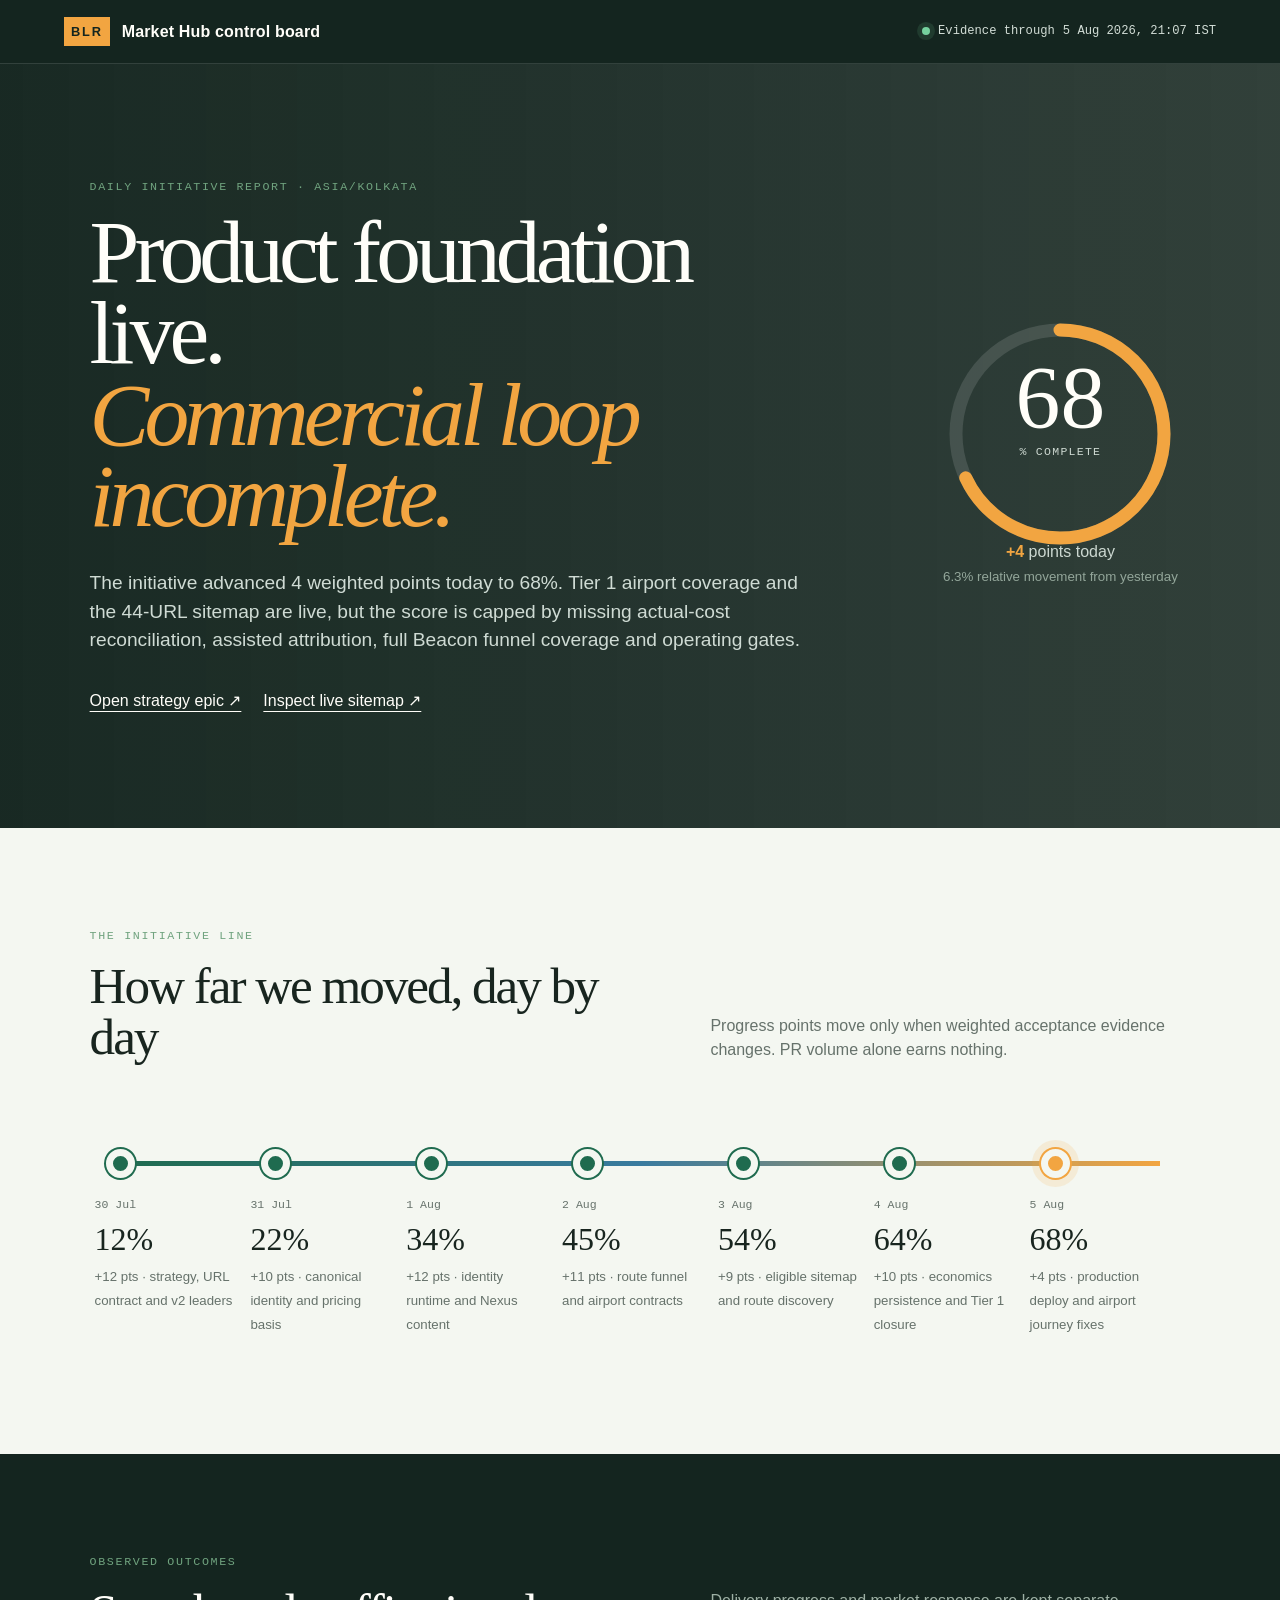
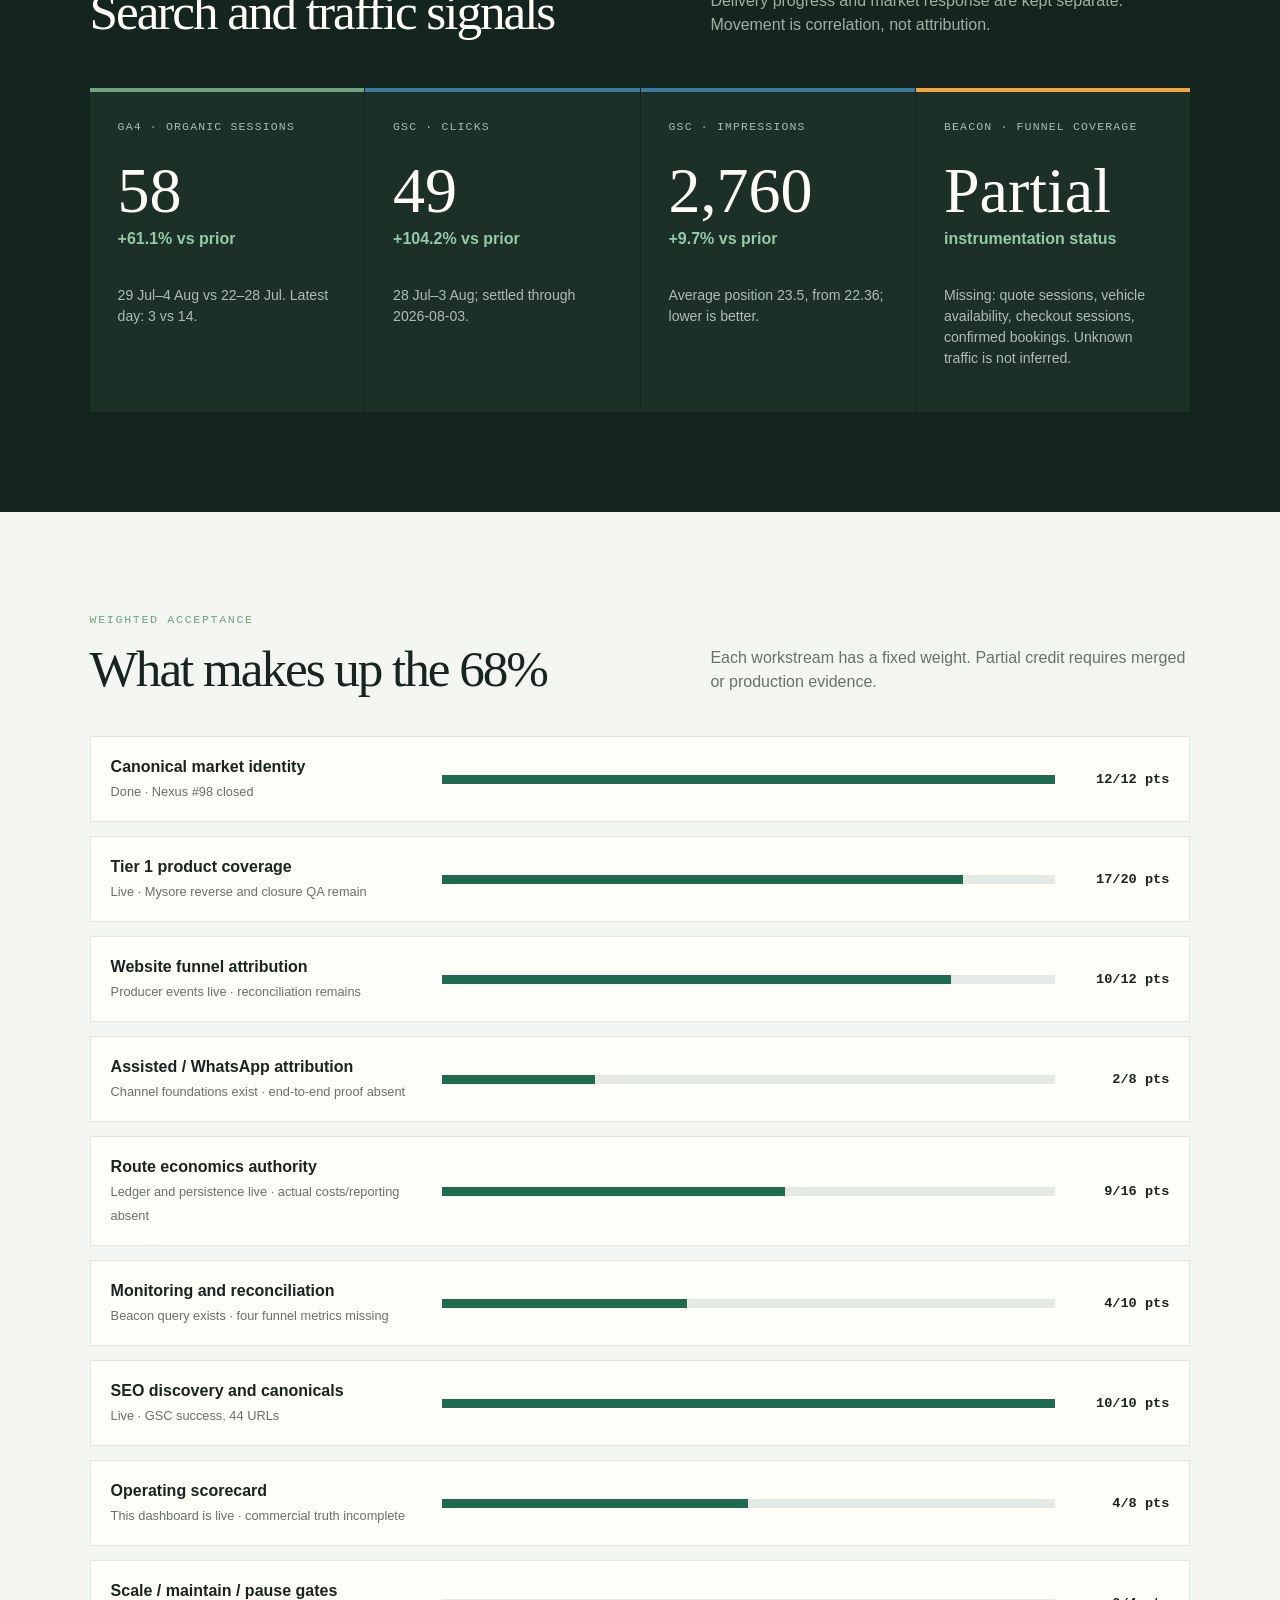
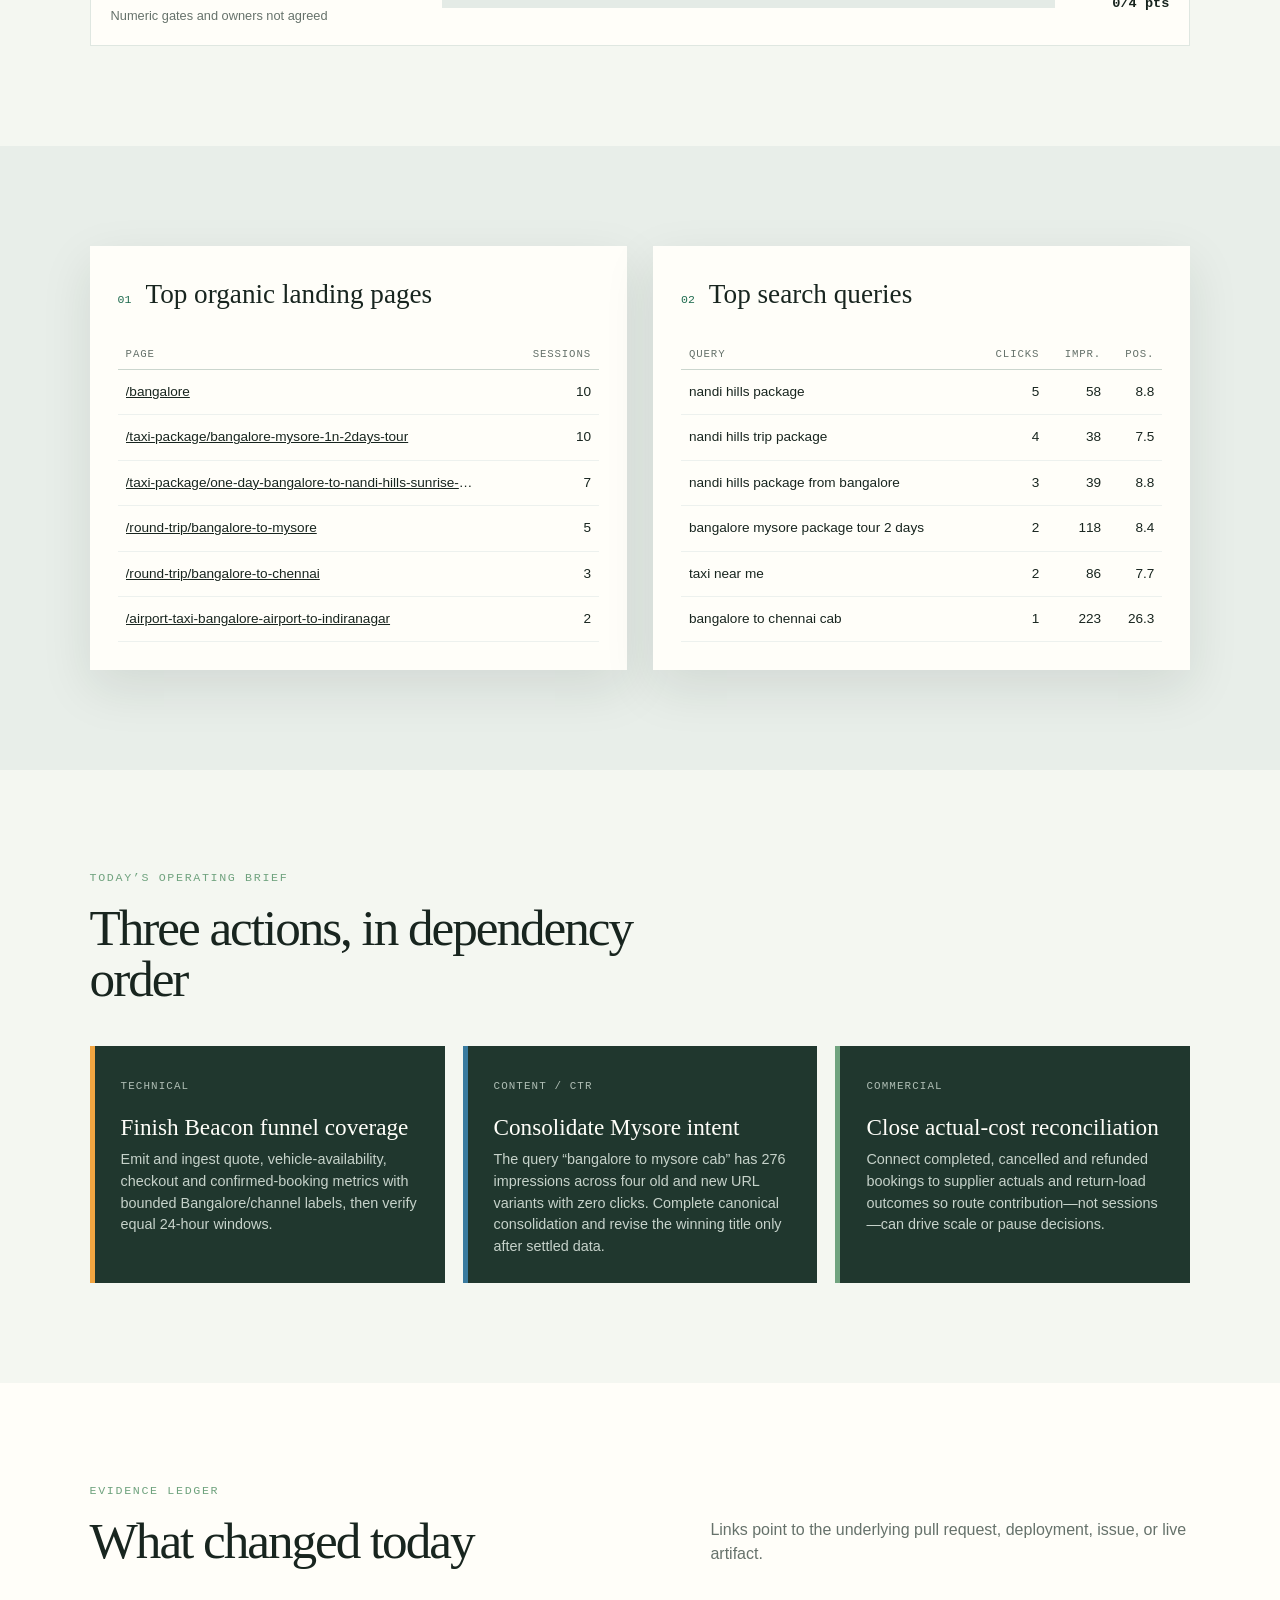
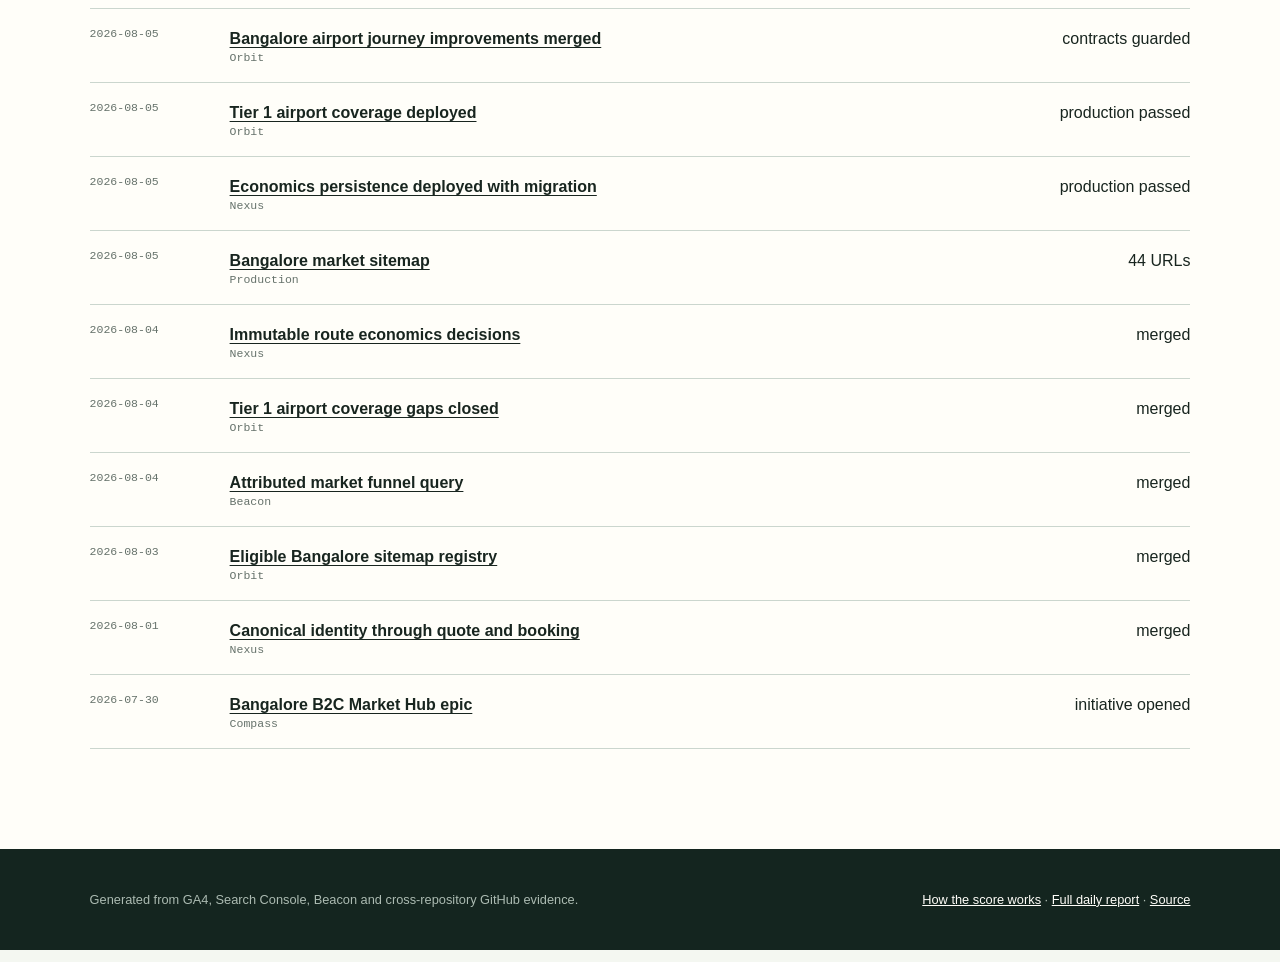
==== index.html @ ac8bbf81 "Launch Bangalore strategy dashboard" ====
<!doctype html>
<html lang="en">
<head>
  <meta charset="utf-8">
  <meta name="viewport" content="width=device-width, initial-scale=1">
  <meta name="description" content="Daily evidence-led progress report for the GetMeCab Bangalore B2C Market Hub initiative.">
  <title>Bangalore Market Hub · Daily Control Board</title>
  <link rel="stylesheet" href="styles.css">
</head>
<body>
  <header class="masthead">
    <a class="brand" href="#top" aria-label="Bangalore control board home">
      <span class="brand-mark">BLR</span>
      <span>Market Hub control board</span>
    </a>
    <div class="as-of"><span class="pulse"></span> Evidence through <time id="asOf"></time></div>
  </header>

  <main id="top">
    <section class="hero">
      <div class="hero-copy">
        <p class="kicker">Daily initiative report · Asia/Kolkata</p>
        <h1>Product foundation live.<br><em>Commercial loop incomplete.</em></h1>
        <p id="verdict" class="verdict"></p>
        <div class="hero-links">
          <a href="https://github.com/GMC-GetMeCab/compass/issues/1">Open strategy epic ↗</a>
          <a href="https://www.getmecab.com/sitemap-bangalore.xml">Inspect live sitemap ↗</a>
        </div>
      </div>
      <div class="completion" aria-label="Initiative completion">
        <svg viewBox="0 0 180 180" role="img" aria-label="68 percent complete">
          <circle class="ring-bg" cx="90" cy="90" r="72"></circle>
          <circle id="ring" class="ring-progress" cx="90" cy="90" r="72"></circle>
        </svg>
        <div class="completion-number"><strong id="completionValue">—</strong><span>% complete</span></div>
        <p><b id="dailyDelta">—</b> points today<br><small id="relativeDelta"></small></p>
      </div>
    </section>

    <section class="rail-section" aria-labelledby="journey-title">
      <div class="section-head">
        <div><p class="kicker">The initiative line</p><h2 id="journey-title">How far we moved, day by day</h2></div>
        <p>Progress points move only when weighted acceptance evidence changes. PR volume alone earns nothing.</p>
      </div>
      <div id="progressRail" class="progress-rail"></div>
    </section>

    <section class="signal-grid" aria-labelledby="signals-title">
      <div class="section-head full">
        <div><p class="kicker">Observed outcomes</p><h2 id="signals-title">Search and traffic signals</h2></div>
        <p>Delivery progress and market response are kept separate. Movement is correlation, not attribution.</p>
      </div>
      <article class="signal-card signal-ga">
        <div class="signal-label">GA4 · organic sessions</div>
        <strong id="gaSessions">—</strong>
        <span id="gaSessionsDelta"></span>
        <p id="gaWindow"></p>
      </article>
      <article class="signal-card signal-gsc">
        <div class="signal-label">GSC · clicks</div>
        <strong id="gscClicks">—</strong>
        <span id="gscClicksDelta"></span>
        <p id="gscWindow"></p>
      </article>
      <article class="signal-card signal-gsc">
        <div class="signal-label">GSC · impressions</div>
        <strong id="gscImpressions">—</strong>
        <span id="gscImpressionsDelta"></span>
        <p id="gscPosition"></p>
      </article>
      <article class="signal-card signal-warning">
        <div class="signal-label">Beacon · funnel coverage</div>
        <strong id="beaconCoverage">—</strong>
        <span>instrumentation status</span>
        <p id="beaconMissing"></p>
      </article>
    </section>

    <section class="scorecard" aria-labelledby="score-title">
      <div class="section-head full">
        <div><p class="kicker">Weighted acceptance</p><h2 id="score-title">What makes up the 68%</h2></div>
        <p>Each workstream has a fixed weight. Partial credit requires merged or production evidence.</p>
      </div>
      <div id="workstreams" class="workstreams"></div>
    </section>

    <section class="two-column">
      <article class="panel">
        <div class="panel-title"><span>01</span><h2>Top organic landing pages</h2></div>
        <div class="table-wrap"><table><thead><tr><th>Page</th><th>Sessions</th></tr></thead><tbody id="landingPages"></tbody></table></div>
      </article>
      <article class="panel">
        <div class="panel-title"><span>02</span><h2>Top search queries</h2></div>
        <div class="table-wrap"><table><thead><tr><th>Query</th><th>Clicks</th><th>Impr.</th><th>Pos.</th></tr></thead><tbody id="queries"></tbody></table></div>
      </article>
    </section>

    <section class="action-section">
      <div class="section-head full">
        <div><p class="kicker">Today’s operating brief</p><h2>Three actions, in dependency order</h2></div>
      </div>
      <div id="actions" class="actions"></div>
    </section>

    <section class="evidence-section">
      <div class="section-head full">
        <div><p class="kicker">Evidence ledger</p><h2>What changed today</h2></div>
        <p>Links point to the underlying pull request, deployment, issue, or live artifact.</p>
      </div>
      <div id="evidence" class="evidence-list"></div>
    </section>
  </main>

  <footer>
    <p>Generated from GA4, Search Console, Beacon and cross-repository GitHub evidence.</p>
    <p><a href="methodology.html">How the score works</a> · <a href="reports/2026-08-05.html">Full daily report</a> · <a href="https://github.com/GMC-GetMeCab/bangalore-strategy-dashboard">Source</a></p>
  </footer>
  <script src="app.js" defer></script>
</body>
</html>
---- styles.css ----
:root {
  --asphalt: #14251f;
  --asphalt-2: #20372e;
  --garden: #1f6b4f;
  --leaf: #70a37f;
  --airport: #f2a541;
  --lake: #397b9f;
  --paper: #f4f7f1;
  --white: #fffef9;
  --ink: #18251f;
  --muted: #66726b;
  --line: #cbd6ce;
  --danger: #a44a3f;
  --shadow: 0 18px 48px rgba(20, 37, 31, .10);
}

* { box-sizing: border-box; }
html { scroll-behavior: smooth; }
body {
  margin: 0;
  color: var(--ink);
  background: var(--paper);
  font-family: "Aptos", "Segoe UI", sans-serif;
  line-height: 1.5;
}
a { color: inherit; }
.masthead {
  min-height: 64px;
  padding: 12px clamp(20px, 5vw, 72px);
  display: flex;
  align-items: center;
  justify-content: space-between;
  color: var(--white);
  background: var(--asphalt);
  border-bottom: 1px solid rgba(255,255,255,.13);
}
.brand { display: flex; gap: 12px; align-items: center; text-decoration: none; font-weight: 700; letter-spacing: .01em; }
.brand-mark { padding: 5px 7px; color: var(--asphalt); background: var(--airport); font-family: "Arial Narrow", sans-serif; font-size: .8rem; letter-spacing: .14em; }
.as-of { display: flex; align-items: center; gap: 8px; font-family: ui-monospace, monospace; font-size: .76rem; color: #d2ddd6; }
.pulse { width: 8px; height: 8px; border-radius: 50%; background: #75d29e; box-shadow: 0 0 0 5px rgba(117,210,158,.12); }
main { overflow: hidden; }
.hero {
  min-height: 560px;
  padding: clamp(64px, 9vw, 120px) clamp(20px, 7vw, 110px);
  display: grid;
  grid-template-columns: minmax(0, 1.5fr) minmax(260px, .5fr);
  gap: clamp(40px, 8vw, 120px);
  align-items: center;
  color: var(--white);
  background:
    linear-gradient(90deg, rgba(20,37,31,.98), rgba(20,37,31,.87)),
    repeating-linear-gradient(120deg, transparent 0 44px, rgba(255,255,255,.035) 45px 46px);
}
.kicker { margin: 0 0 14px; color: var(--leaf); font-family: ui-monospace, monospace; font-size: .73rem; letter-spacing: .14em; text-transform: uppercase; }
h1, h2 { font-family: Georgia, "Times New Roman", serif; font-weight: 500; }
h1 { max-width: 850px; margin: 0; font-size: clamp(3.1rem, 7vw, 7.4rem); line-height: .91; letter-spacing: -.055em; }
h1 em { color: var(--airport); font-weight: inherit; }
.verdict { max-width: 750px; margin: 32px 0 0; color: #cfdbd4; font-size: clamp(1rem, 1.5vw, 1.25rem); }
.hero-links { display: flex; flex-wrap: wrap; gap: 22px; margin-top: 34px; }
.hero-links a { color: var(--white); text-underline-offset: 5px; }
.completion { position: relative; text-align: center; }
.completion svg { display: block; width: min(100%, 310px); margin: auto; transform: rotate(-90deg); }
.completion circle { fill: none; stroke-width: 9; }
.ring-bg { stroke: rgba(255,255,255,.12); }
.ring-progress { stroke: var(--airport); stroke-linecap: round; stroke-dasharray: 452.4; stroke-dashoffset: 452.4; transition: stroke-dashoffset 1.2s cubic-bezier(.2,.8,.2,1); }
.completion-number { position: absolute; top: 37%; left: 50%; transform: translate(-50%,-50%); }
.completion-number strong { display: block; font: 500 clamp(3.4rem, 7vw, 6rem)/.8 Georgia, serif; }
.completion-number span { display: block; margin-top: 12px; color: #cdd8d1; font: .72rem ui-monospace, monospace; text-transform: uppercase; letter-spacing: .11em; }
.completion p { margin: -24px 0 0; color: #ccd8d1; }
.completion p b { color: var(--airport); }
.completion small { color: #93a69a; }
.rail-section, .signal-grid, .scorecard, .two-column, .action-section, .evidence-section { padding: clamp(58px, 8vw, 100px) clamp(20px, 7vw, 110px); }
.section-head { display: grid; grid-template-columns: 1fr minmax(260px, 480px); gap: 40px; align-items: end; margin-bottom: 42px; }
.section-head h2 { margin: 0; font-size: clamp(2rem, 4vw, 4rem); line-height: 1; letter-spacing: -.04em; }
.section-head > p { margin: 0; color: var(--muted); }
.progress-rail { position: relative; display: grid; grid-template-columns: repeat(7, minmax(150px, 1fr)); overflow-x: auto; padding: 45px 5px 18px; scrollbar-width: thin; }
.progress-rail::before { content: ""; position: absolute; top: 57px; left: 30px; right: 30px; height: 5px; background: linear-gradient(90deg, var(--garden), var(--lake), var(--airport)); }
.station { position: relative; min-width: 150px; padding: 42px 16px 0 0; }
.station-dot { position: absolute; top: 0; left: 11px; width: 29px; height: 29px; border: 7px solid var(--paper); border-radius: 50%; background: var(--garden); box-shadow: 0 0 0 2px var(--garden); }
.station:last-child .station-dot { background: var(--airport); box-shadow: 0 0 0 2px var(--airport), 0 0 0 9px rgba(242,165,65,.15); }
.station time { font: .72rem ui-monospace, monospace; color: var(--muted); }
.station strong { display: block; margin: 6px 0; font: 500 2rem Georgia, serif; }
.station span { font-size: .83rem; color: var(--muted); }
.signal-grid { display: grid; grid-template-columns: repeat(4, 1fr); gap: 1px; background: var(--asphalt); }
.signal-grid .section-head { grid-column: 1 / -1; padding-bottom: 8px; color: var(--white); }
.signal-grid .section-head > p { color: #9db0a4; }
.signal-card { min-height: 250px; padding: 28px; background: #1c3028; color: var(--white); border-top: 4px solid var(--leaf); }
.signal-gsc { border-color: var(--lake); }
.signal-warning { border-color: var(--airport); }
.signal-label { color: #a9bab0; font: .72rem ui-monospace, monospace; text-transform: uppercase; letter-spacing: .1em; }
.signal-card strong { display: block; margin: 26px 0 4px; font: 500 clamp(2.7rem, 5vw, 4.8rem)/1 Georgia, serif; }
.signal-card > span { color: #94c9aa; font-weight: 700; }
.signal-card p { margin-top: 34px; color: #aebdb4; font-size: .88rem; }
.workstreams { display: grid; gap: 14px; }
.workstream { display: grid; grid-template-columns: minmax(180px, 1fr) minmax(220px, 2fr) 90px; gap: 24px; align-items: center; padding: 18px 20px; background: var(--white); border: 1px solid #dfe7e1; }
.workstream-name strong { display: block; }
.workstream-name span { color: var(--muted); font-size: .8rem; }
.bar { height: 9px; background: #e4ebe6; overflow: hidden; }
.bar i { display: block; height: 100%; background: var(--garden); }
.workstream-score { text-align: right; font: 700 .85rem ui-monospace, monospace; }
.two-column { display: grid; grid-template-columns: 1fr 1fr; gap: 26px; background: #e8eee9; }
.panel { min-width: 0; padding: 28px; background: var(--white); box-shadow: var(--shadow); }
.panel-title { display: flex; align-items: baseline; gap: 14px; margin-bottom: 24px; }
.panel-title span { color: var(--garden); font: .72rem ui-monospace, monospace; }
.panel-title h2 { margin: 0; font-size: 1.7rem; }
.table-wrap { overflow-x: auto; }
table { width: 100%; border-collapse: collapse; font-size: .85rem; }
th { padding: 9px 8px; text-align: left; color: var(--muted); font: .67rem ui-monospace, monospace; text-transform: uppercase; letter-spacing: .08em; border-bottom: 1px solid var(--line); }
td { padding: 12px 8px; border-bottom: 1px solid #edf1ee; vertical-align: top; }
td:not(:first-child), th:not(:first-child) { text-align: right; }
.page-path { max-width: 350px; overflow: hidden; text-overflow: ellipsis; white-space: nowrap; display: block; }
.actions { display: grid; grid-template-columns: repeat(3, 1fr); gap: 18px; }
.action { padding: 26px; color: var(--white); background: var(--asphalt-2); border-left: 5px solid var(--airport); }
.action:nth-child(2) { border-color: var(--lake); }
.action:nth-child(3) { border-color: var(--leaf); }
.action small { color: #aebdb4; font: .68rem ui-monospace, monospace; text-transform: uppercase; letter-spacing: .1em; }
.action h3 { margin: 18px 0 8px; font: 500 1.45rem Georgia, serif; }
.action p { margin: 0; color: #c6d2ca; font-size: .9rem; }
.evidence-section { background: var(--white); }
.evidence-list { display: grid; gap: 0; border-top: 1px solid var(--line); }
.evidence-item { display: grid; grid-template-columns: 120px 1fr auto; gap: 20px; align-items: start; padding: 18px 0; border-bottom: 1px solid var(--line); }
.evidence-item time, .evidence-item .repo { color: var(--muted); font: .72rem ui-monospace, monospace; }
.evidence-item a { font-weight: 700; text-underline-offset: 3px; }
footer { display: flex; justify-content: space-between; gap: 30px; padding: 28px clamp(20px, 7vw, 110px); color: #acbbb2; background: var(--asphalt); font-size: .8rem; }
footer a { color: var(--white); }
:focus-visible { outline: 3px solid var(--airport); outline-offset: 4px; }

@media (max-width: 900px) {
  .hero { grid-template-columns: 1fr; }
  .completion { max-width: 320px; }
  .section-head { grid-template-columns: 1fr; gap: 15px; }
  .signal-grid { grid-template-columns: 1fr 1fr; }
  .two-column, .actions { grid-template-columns: 1fr; }
  .workstream { grid-template-columns: 1fr 90px; }
  .workstream .bar { grid-column: 1 / -1; grid-row: 2; }
}
@media (max-width: 560px) {
  .masthead { align-items: flex-start; gap: 12px; }
  .as-of { text-align: right; }
  .signal-grid { grid-template-columns: 1fr; }
  .signal-grid .section-head { grid-column: 1; }
  .evidence-item { grid-template-columns: 1fr; gap: 6px; }
  footer { flex-direction: column; }
}
@media (prefers-reduced-motion: reduce) {
  html { scroll-behavior: auto; }
  .ring-progress { transition: none; }
}
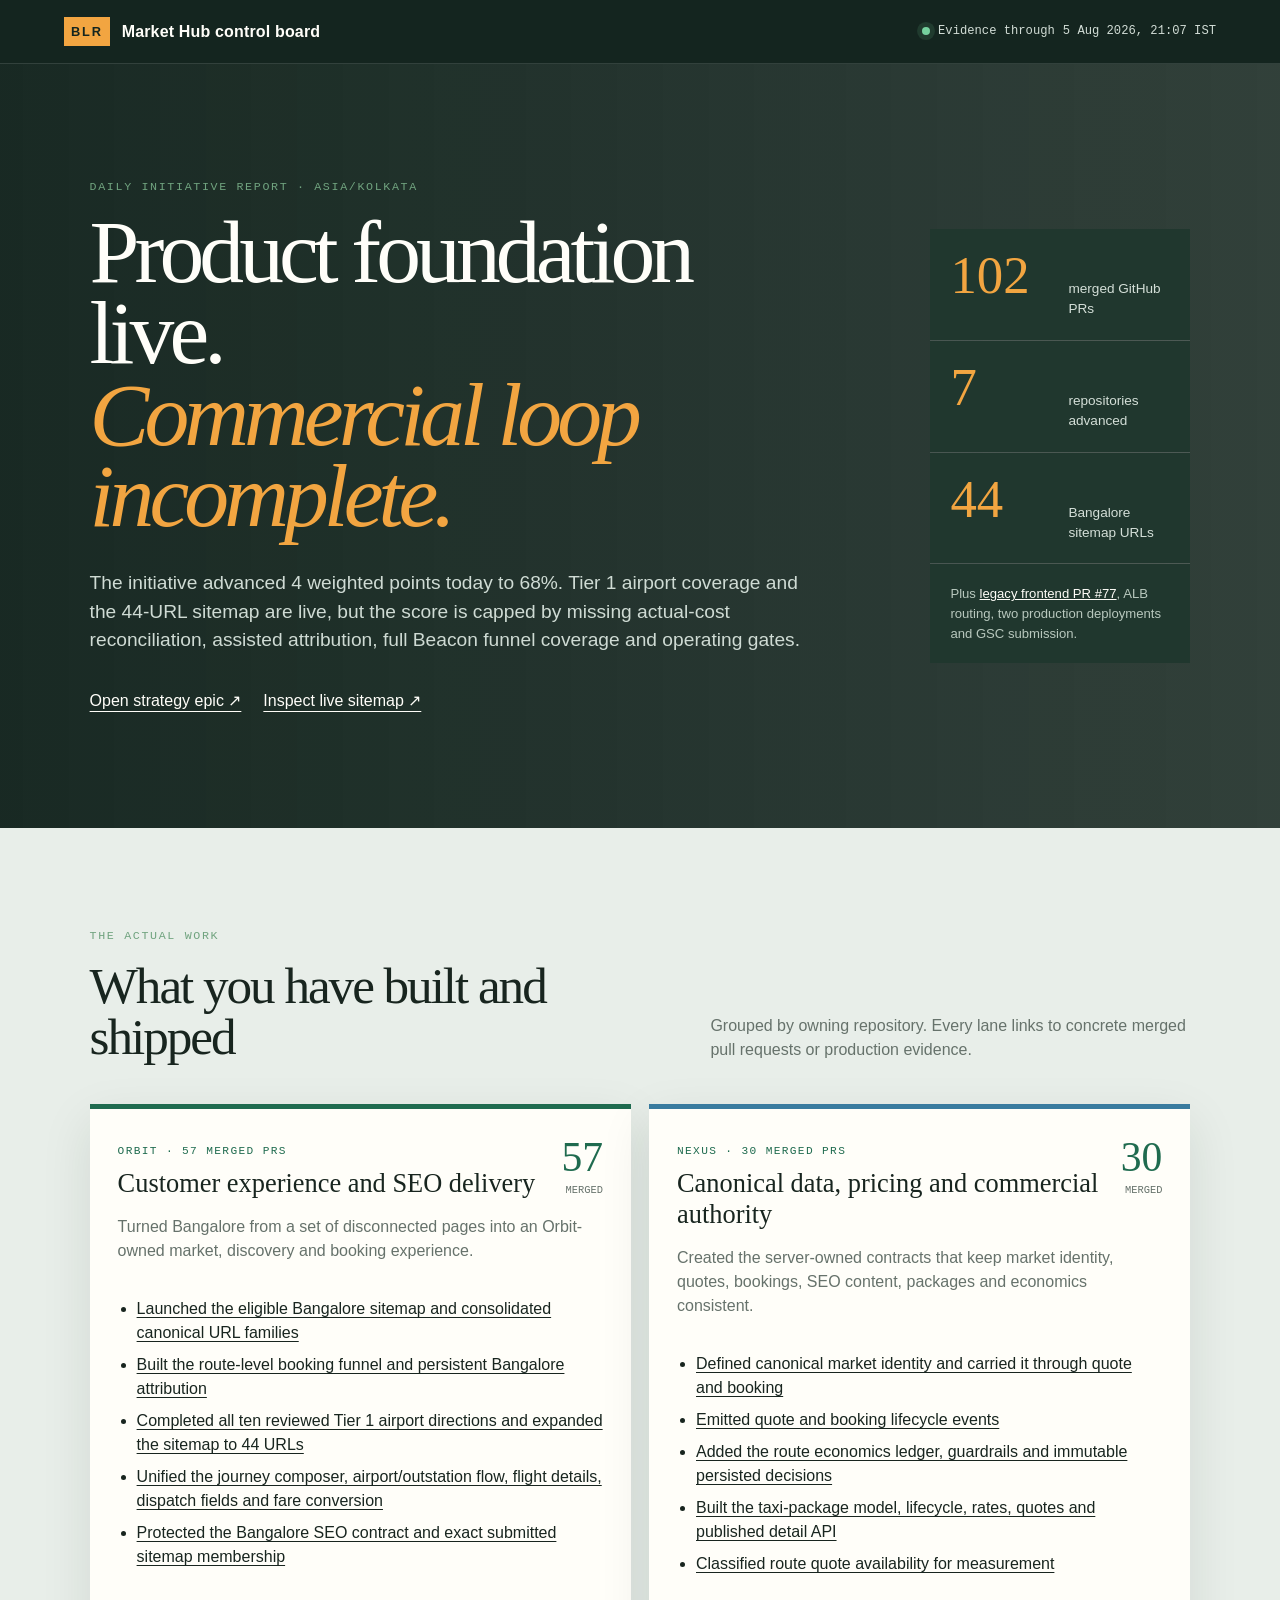
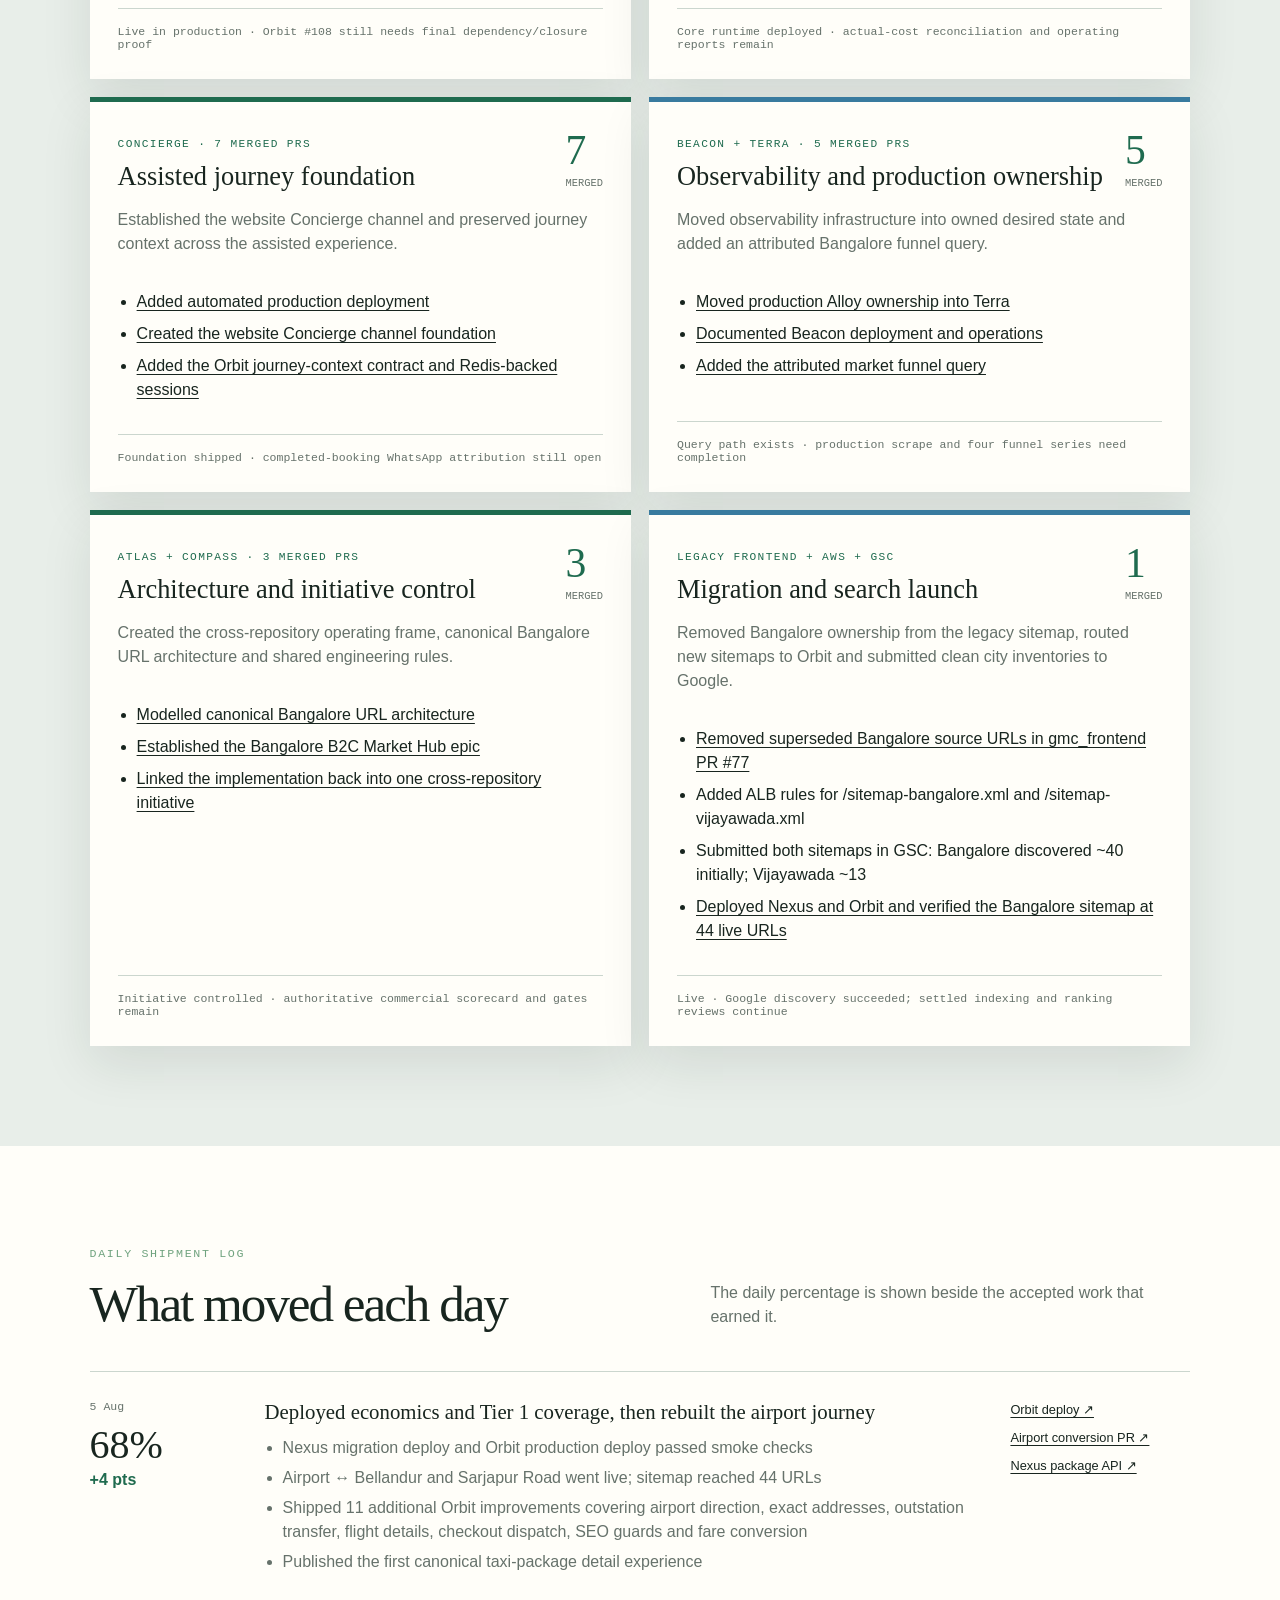
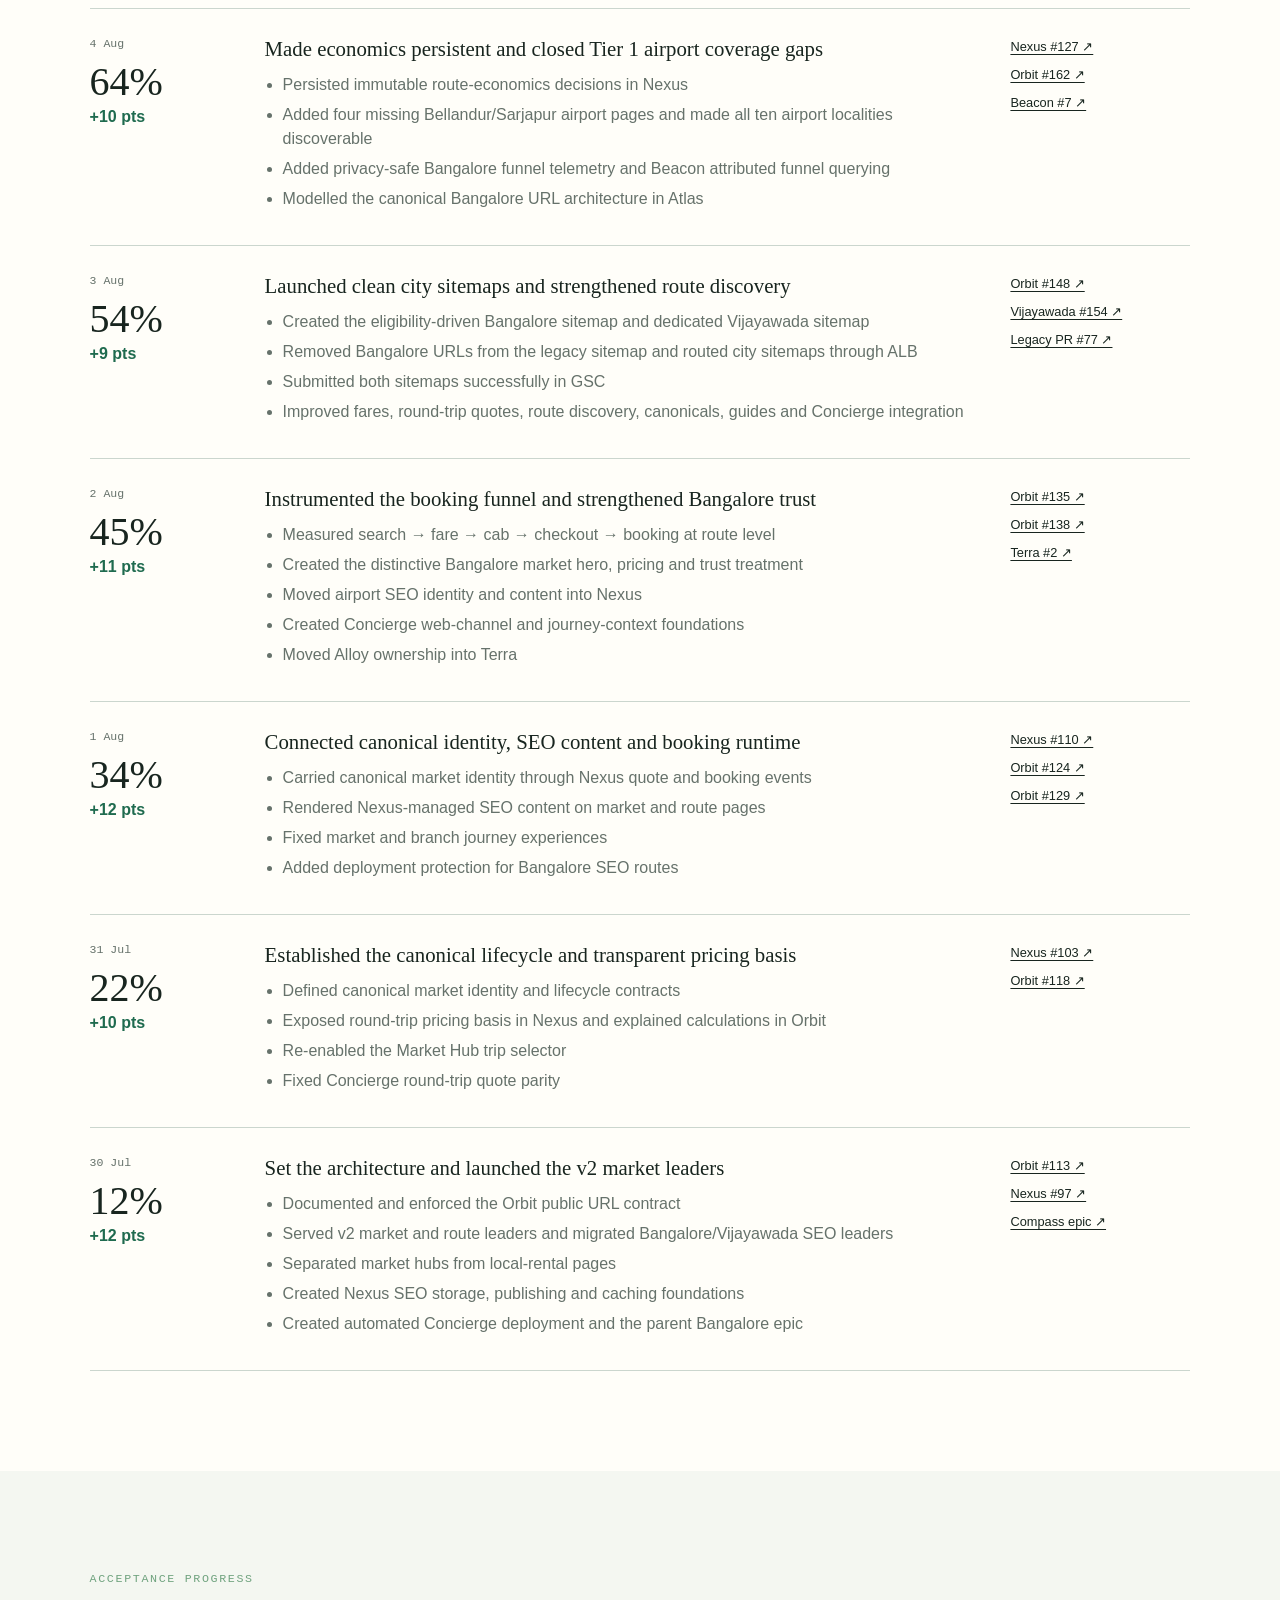
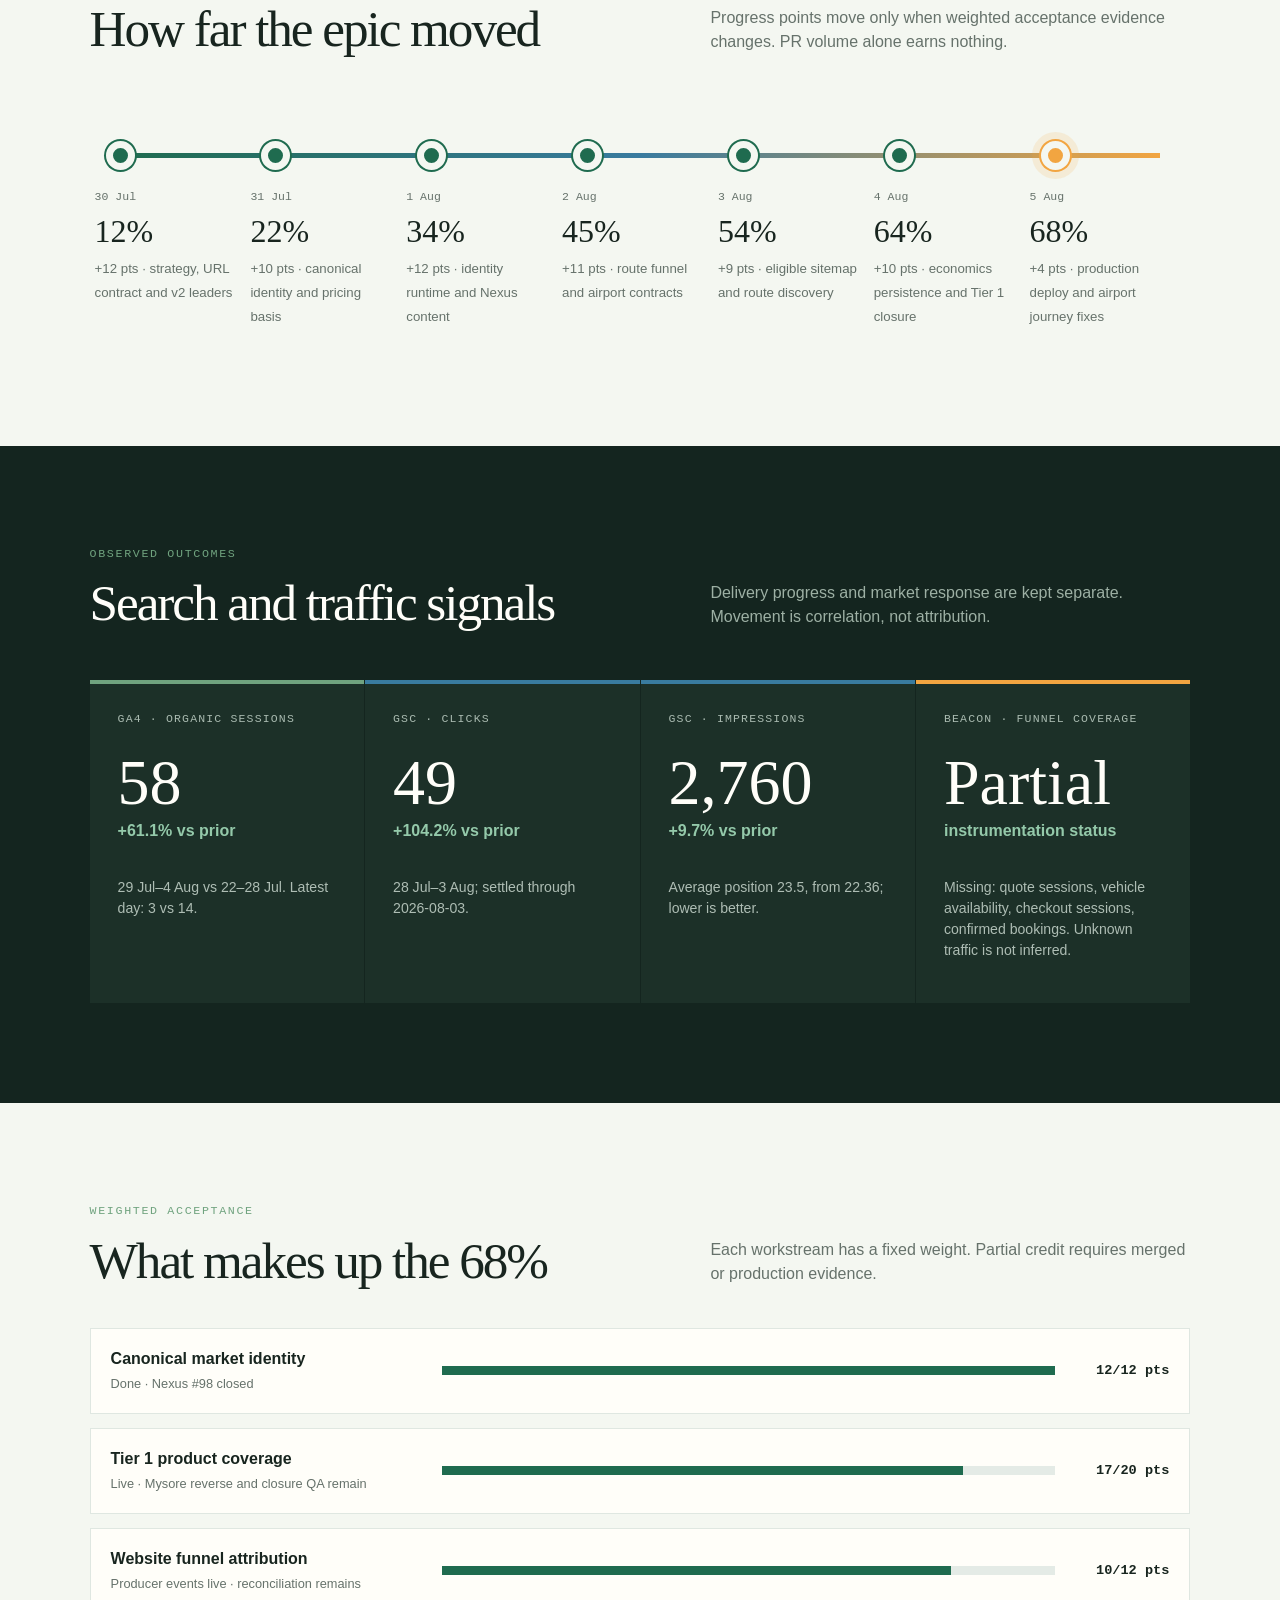
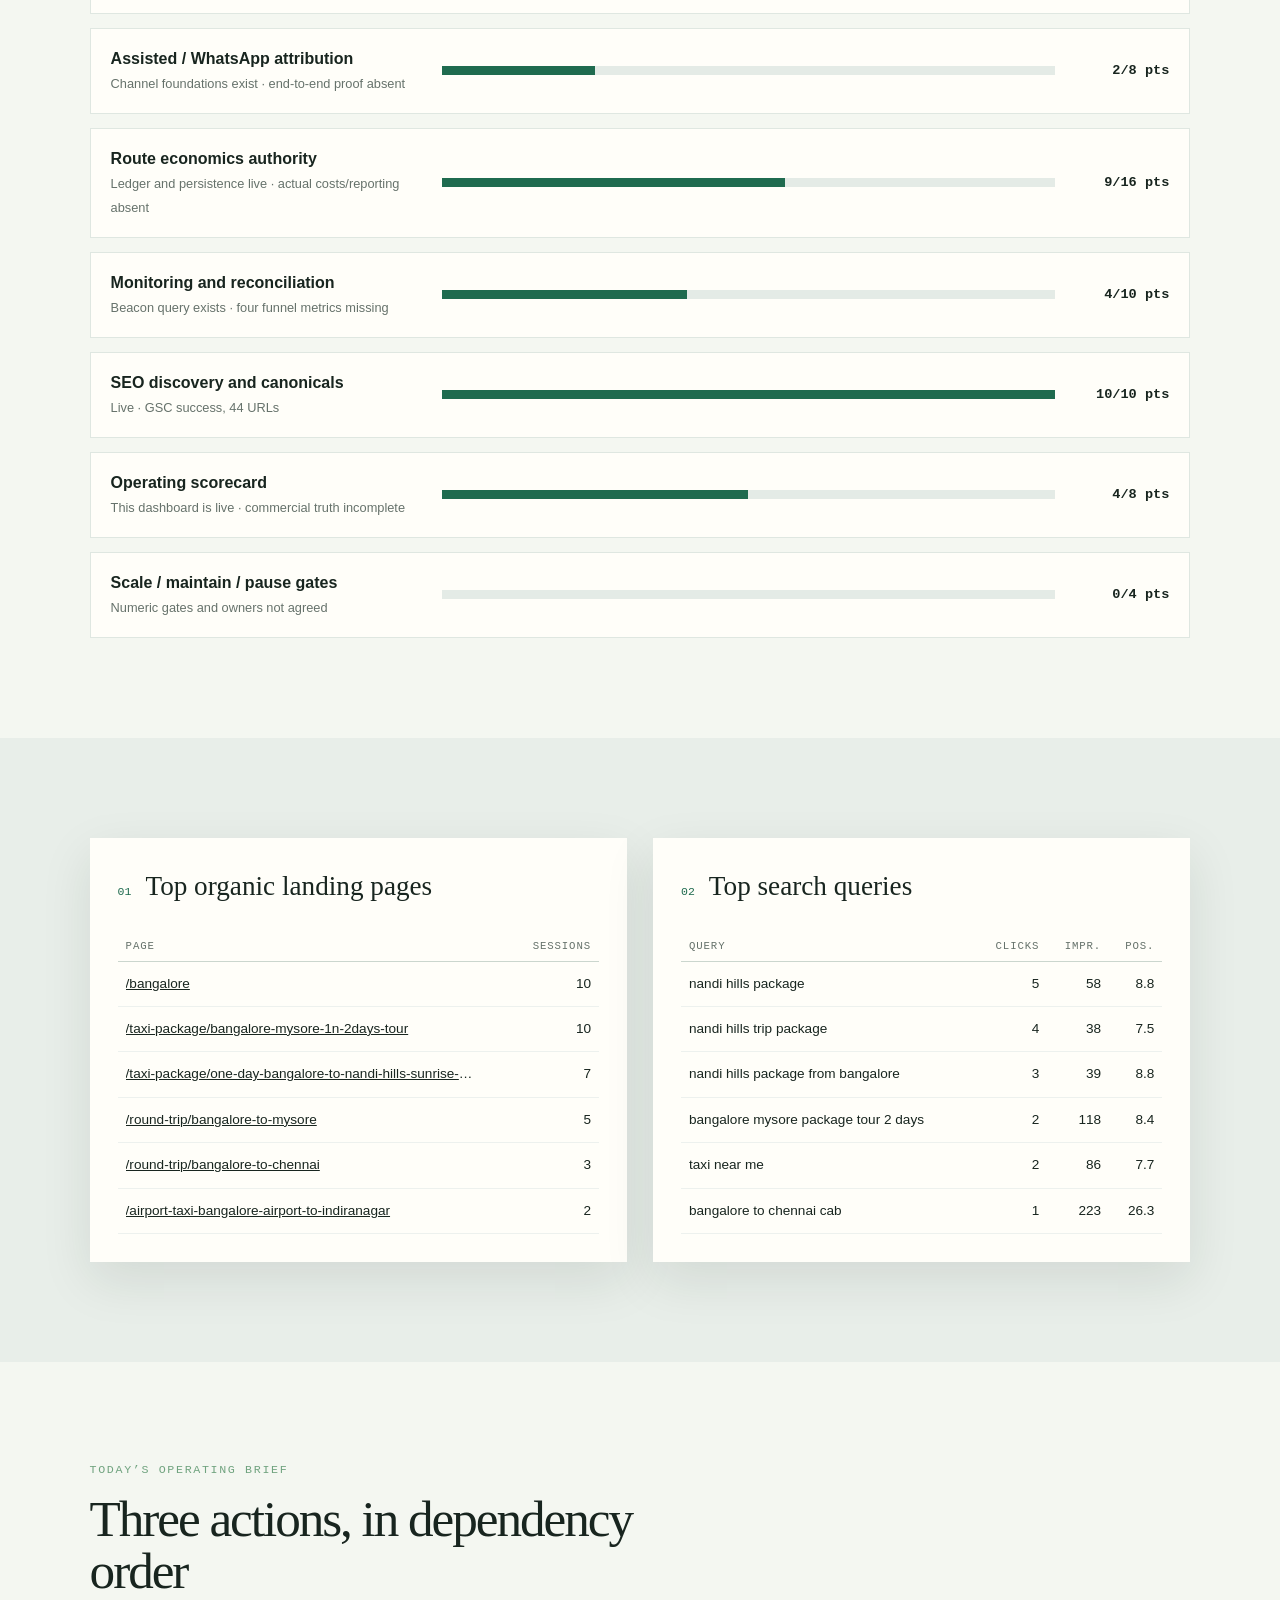
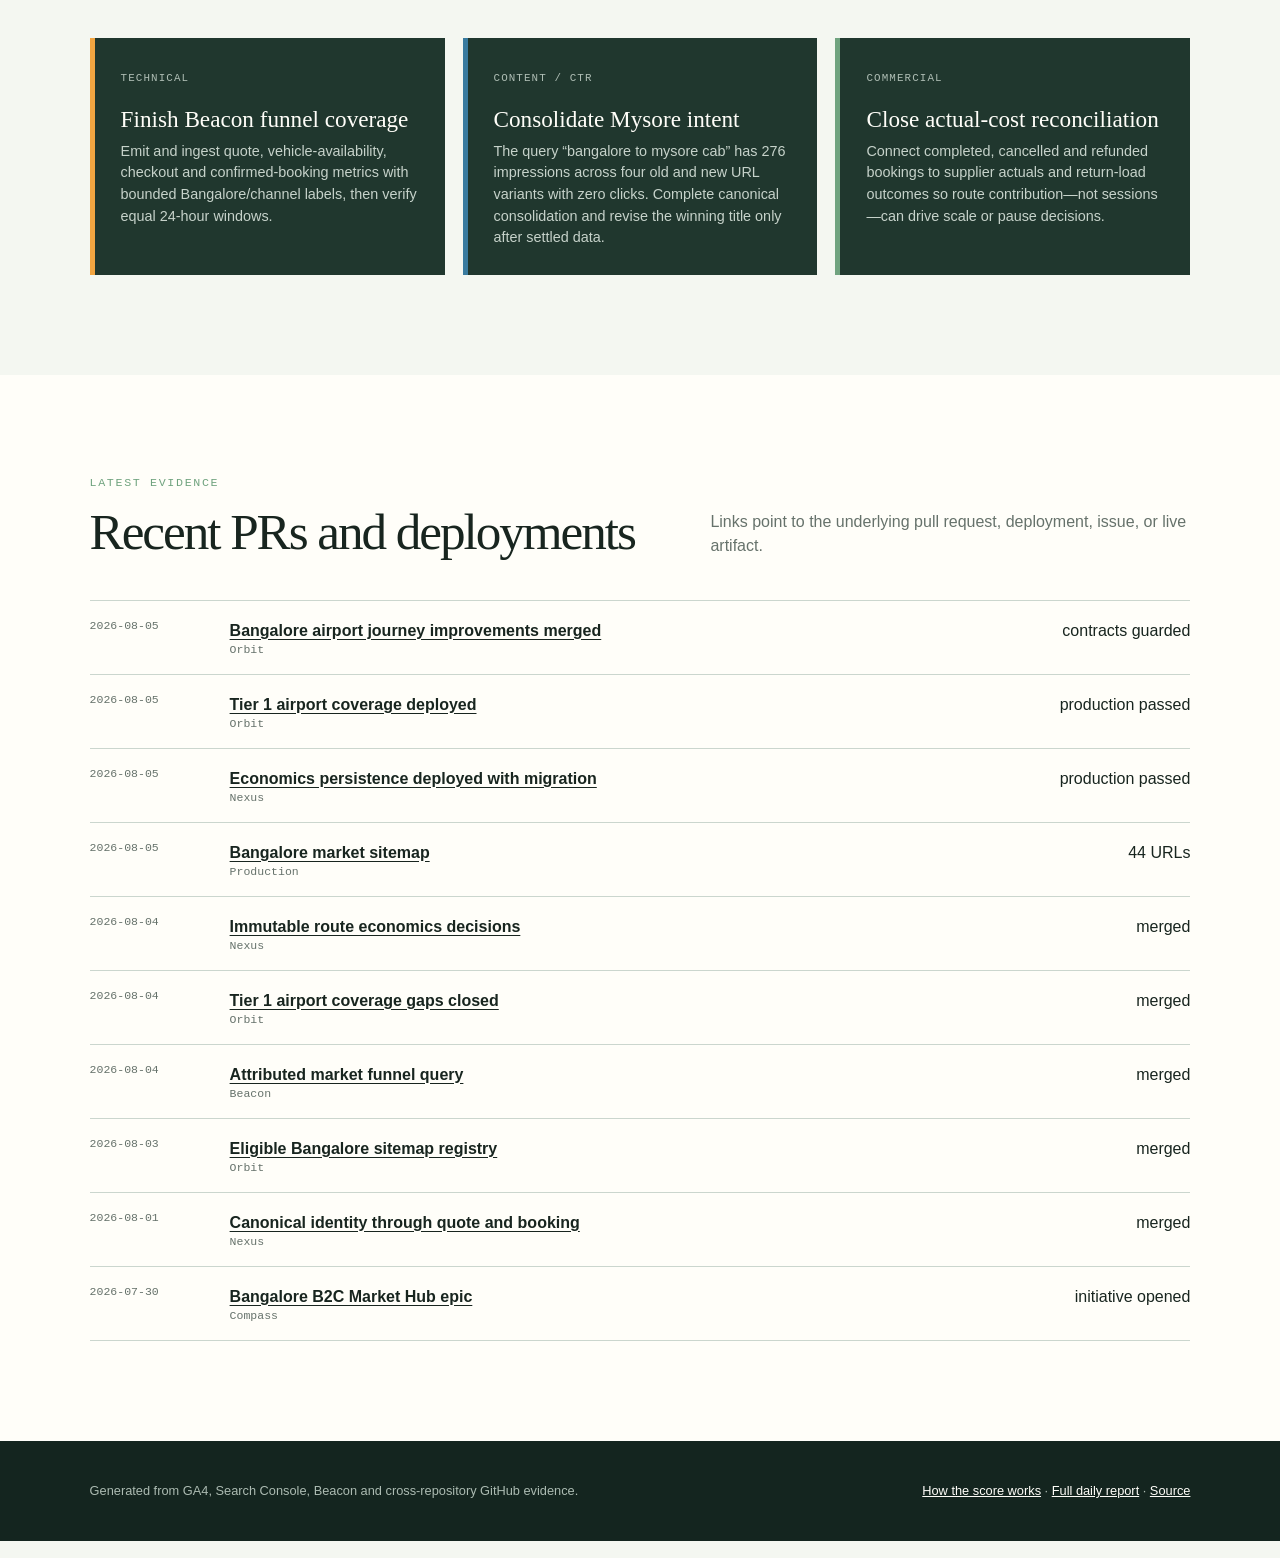
==== commit 547eaf62: "Show actual cross-repository work" ====
--- a/index.html
+++ b/index.html
@@ -27,19 +27,33 @@
           <a href="https://www.getmecab.com/sitemap-bangalore.xml">Inspect live sitemap ↗</a>
         </div>
       </div>
-      <div class="completion" aria-label="Initiative completion">
-        <svg viewBox="0 0 180 180" role="img" aria-label="68 percent complete">
-          <circle class="ring-bg" cx="90" cy="90" r="72"></circle>
-          <circle id="ring" class="ring-progress" cx="90" cy="90" r="72"></circle>
-        </svg>
-        <div class="completion-number"><strong id="completionValue">—</strong><span>% complete</span></div>
-        <p><b id="dailyDelta">—</b> points today<br><small id="relativeDelta"></small></p>
+      <div class="delivery-totals" aria-label="Delivery totals">
+        <div><strong id="mergedPrs">—</strong><span>merged GitHub PRs</span></div>
+        <div><strong id="repoCount">—</strong><span>repositories advanced</span></div>
+        <div><strong id="liveUrls">—</strong><span>Bangalore sitemap URLs</span></div>
+        <p>Plus <a href="https://bitbucket.org/gmc-project/gmc_frontend/pull-requests/77">legacy frontend PR #77</a>, ALB routing, two production deployments and GSC submission.</p>
       </div>
+    </section>
+
+    <section class="shipped-section" aria-labelledby="shipped-title">
+      <div class="section-head full">
+        <div><p class="kicker">The actual work</p><h2 id="shipped-title">What you have built and shipped</h2></div>
+        <p>Grouped by owning repository. Every lane links to concrete merged pull requests or production evidence.</p>
+      </div>
+      <div id="repoLanes" class="repo-lanes"></div>
+    </section>
+
+    <section class="daily-work-section" aria-labelledby="daily-work-title">
+      <div class="section-head full">
+        <div><p class="kicker">Daily shipment log</p><h2 id="daily-work-title">What moved each day</h2></div>
+        <p>The daily percentage is shown beside the accepted work that earned it.</p>
+      </div>
+      <div id="dailyWork" class="daily-work"></div>
     </section>
 
     <section class="rail-section" aria-labelledby="journey-title">
       <div class="section-head">
-        <div><p class="kicker">The initiative line</p><h2 id="journey-title">How far we moved, day by day</h2></div>
+        <div><p class="kicker">Acceptance progress</p><h2 id="journey-title">How far the epic moved</h2></div>
         <p>Progress points move only when weighted acceptance evidence changes. PR volume alone earns nothing.</p>
       </div>
       <div id="progressRail" class="progress-rail"></div>
@@ -104,7 +118,7 @@
 
     <section class="evidence-section">
       <div class="section-head full">
-        <div><p class="kicker">Evidence ledger</p><h2>What changed today</h2></div>
+        <div><p class="kicker">Latest evidence</p><h2>Recent PRs and deployments</h2></div>
         <p>Links point to the underlying pull request, deployment, issue, or live artifact.</p>
       </div>
       <div id="evidence" class="evidence-list"></div>
--- a/styles.css
+++ b/styles.css
@@ -58,18 +58,38 @@
 .verdict { max-width: 750px; margin: 32px 0 0; color: #cfdbd4; font-size: clamp(1rem, 1.5vw, 1.25rem); }
 .hero-links { display: flex; flex-wrap: wrap; gap: 22px; margin-top: 34px; }
 .hero-links a { color: var(--white); text-underline-offset: 5px; }
-.completion { position: relative; text-align: center; }
-.completion svg { display: block; width: min(100%, 310px); margin: auto; transform: rotate(-90deg); }
-.completion circle { fill: none; stroke-width: 9; }
-.ring-bg { stroke: rgba(255,255,255,.12); }
-.ring-progress { stroke: var(--airport); stroke-linecap: round; stroke-dasharray: 452.4; stroke-dashoffset: 452.4; transition: stroke-dashoffset 1.2s cubic-bezier(.2,.8,.2,1); }
-.completion-number { position: absolute; top: 37%; left: 50%; transform: translate(-50%,-50%); }
-.completion-number strong { display: block; font: 500 clamp(3.4rem, 7vw, 6rem)/.8 Georgia, serif; }
-.completion-number span { display: block; margin-top: 12px; color: #cdd8d1; font: .72rem ui-monospace, monospace; text-transform: uppercase; letter-spacing: .11em; }
-.completion p { margin: -24px 0 0; color: #ccd8d1; }
-.completion p b { color: var(--airport); }
-.completion small { color: #93a69a; }
-.rail-section, .signal-grid, .scorecard, .two-column, .action-section, .evidence-section { padding: clamp(58px, 8vw, 100px) clamp(20px, 7vw, 110px); }
+.delivery-totals { display: grid; gap: 1px; background: rgba(255,255,255,.14); }
+.delivery-totals > div { display: grid; grid-template-columns: 100px 1fr; align-items: baseline; gap: 18px; padding: 20px; background: var(--asphalt-2); }
+.delivery-totals strong { color: var(--airport); font: 500 3.3rem/1 Georgia, serif; }
+.delivery-totals span { color: #d4dfd8; font-size: .85rem; }
+.delivery-totals p { margin: 0; padding: 20px; color: #b8c8be; background: var(--asphalt-2); font-size: .82rem; }
+.delivery-totals a { color: var(--white); }
+.rail-section, .shipped-section, .daily-work-section, .signal-grid, .scorecard, .two-column, .action-section, .evidence-section { padding: clamp(58px, 8vw, 100px) clamp(20px, 7vw, 110px); }
+.shipped-section { background: #e8eee9; }
+.repo-lanes { display: grid; grid-template-columns: repeat(2, minmax(0, 1fr)); gap: 18px; }
+.repo-lane { display: flex; flex-direction: column; min-height: 350px; padding: 28px; background: var(--white); border-top: 5px solid var(--garden); box-shadow: var(--shadow); }
+.repo-lane:nth-child(2n) { border-color: var(--lake); }
+.repo-lane header { display: flex; justify-content: space-between; gap: 20px; align-items: start; }
+.repo-lane small { color: var(--garden); font: .7rem ui-monospace, monospace; letter-spacing: .12em; text-transform: uppercase; }
+.repo-lane h3 { margin: 7px 0 0; font: 500 1.65rem Georgia, serif; }
+.repo-lane header > strong { color: var(--garden); font: 500 2.6rem/1 Georgia, serif; white-space: nowrap; }
+.repo-lane header > strong span { display: block; margin-top: 5px; color: var(--muted); font: .65rem ui-monospace, monospace; text-align: right; text-transform: uppercase; }
+.repo-lane > p { color: var(--muted); }
+.repo-lane ul { margin: 10px 0 24px; padding-left: 19px; }
+.repo-lane li { margin: 8px 0; }
+.repo-lane a { text-underline-offset: 3px; }
+.lane-status { margin-top: auto; padding-top: 16px; border-top: 1px solid var(--line); color: var(--muted); font: .72rem ui-monospace, monospace; }
+.daily-work-section { background: var(--white); }
+.daily-work { border-top: 1px solid var(--line); }
+.work-day { display: grid; grid-template-columns: 145px minmax(0, 1fr) 180px; gap: 30px; padding: 28px 0; border-bottom: 1px solid var(--line); }
+.work-day-date time { display: block; color: var(--muted); font: .72rem ui-monospace, monospace; }
+.work-day-date strong { display: block; margin-top: 8px; font: 500 2.5rem Georgia, serif; }
+.work-day-date span { color: var(--garden); font-weight: 700; }
+.work-day h3 { margin: 0 0 12px; font: 500 1.3rem Georgia, serif; }
+.work-day ul { margin: 0; padding-left: 18px; color: var(--muted); }
+.work-day li { margin: 6px 0; }
+.work-day-proof { display: flex; flex-direction: column; gap: 9px; align-items: flex-start; font-size: .8rem; }
+.work-day-proof a { text-underline-offset: 3px; }
 .section-head { display: grid; grid-template-columns: 1fr minmax(260px, 480px); gap: 40px; align-items: end; margin-bottom: 42px; }
 .section-head h2 { margin: 0; font-size: clamp(2rem, 4vw, 4rem); line-height: 1; letter-spacing: -.04em; }
 .section-head > p { margin: 0; color: var(--muted); }
@@ -127,10 +147,12 @@
 
 @media (max-width: 900px) {
   .hero { grid-template-columns: 1fr; }
-  .completion { max-width: 320px; }
+  .delivery-totals { max-width: 500px; }
   .section-head { grid-template-columns: 1fr; gap: 15px; }
   .signal-grid { grid-template-columns: 1fr 1fr; }
-  .two-column, .actions { grid-template-columns: 1fr; }
+  .repo-lanes, .two-column, .actions { grid-template-columns: 1fr; }
+  .work-day { grid-template-columns: 110px 1fr; }
+  .work-day-proof { grid-column: 2; }
   .workstream { grid-template-columns: 1fr 90px; }
   .workstream .bar { grid-column: 1 / -1; grid-row: 2; }
 }
@@ -140,6 +162,8 @@
   .signal-grid { grid-template-columns: 1fr; }
   .signal-grid .section-head { grid-column: 1; }
   .evidence-item { grid-template-columns: 1fr; gap: 6px; }
+  .work-day { grid-template-columns: 1fr; }
+  .work-day-proof { grid-column: 1; }
   footer { flex-direction: column; }
 }
 @media (prefers-reduced-motion: reduce) {
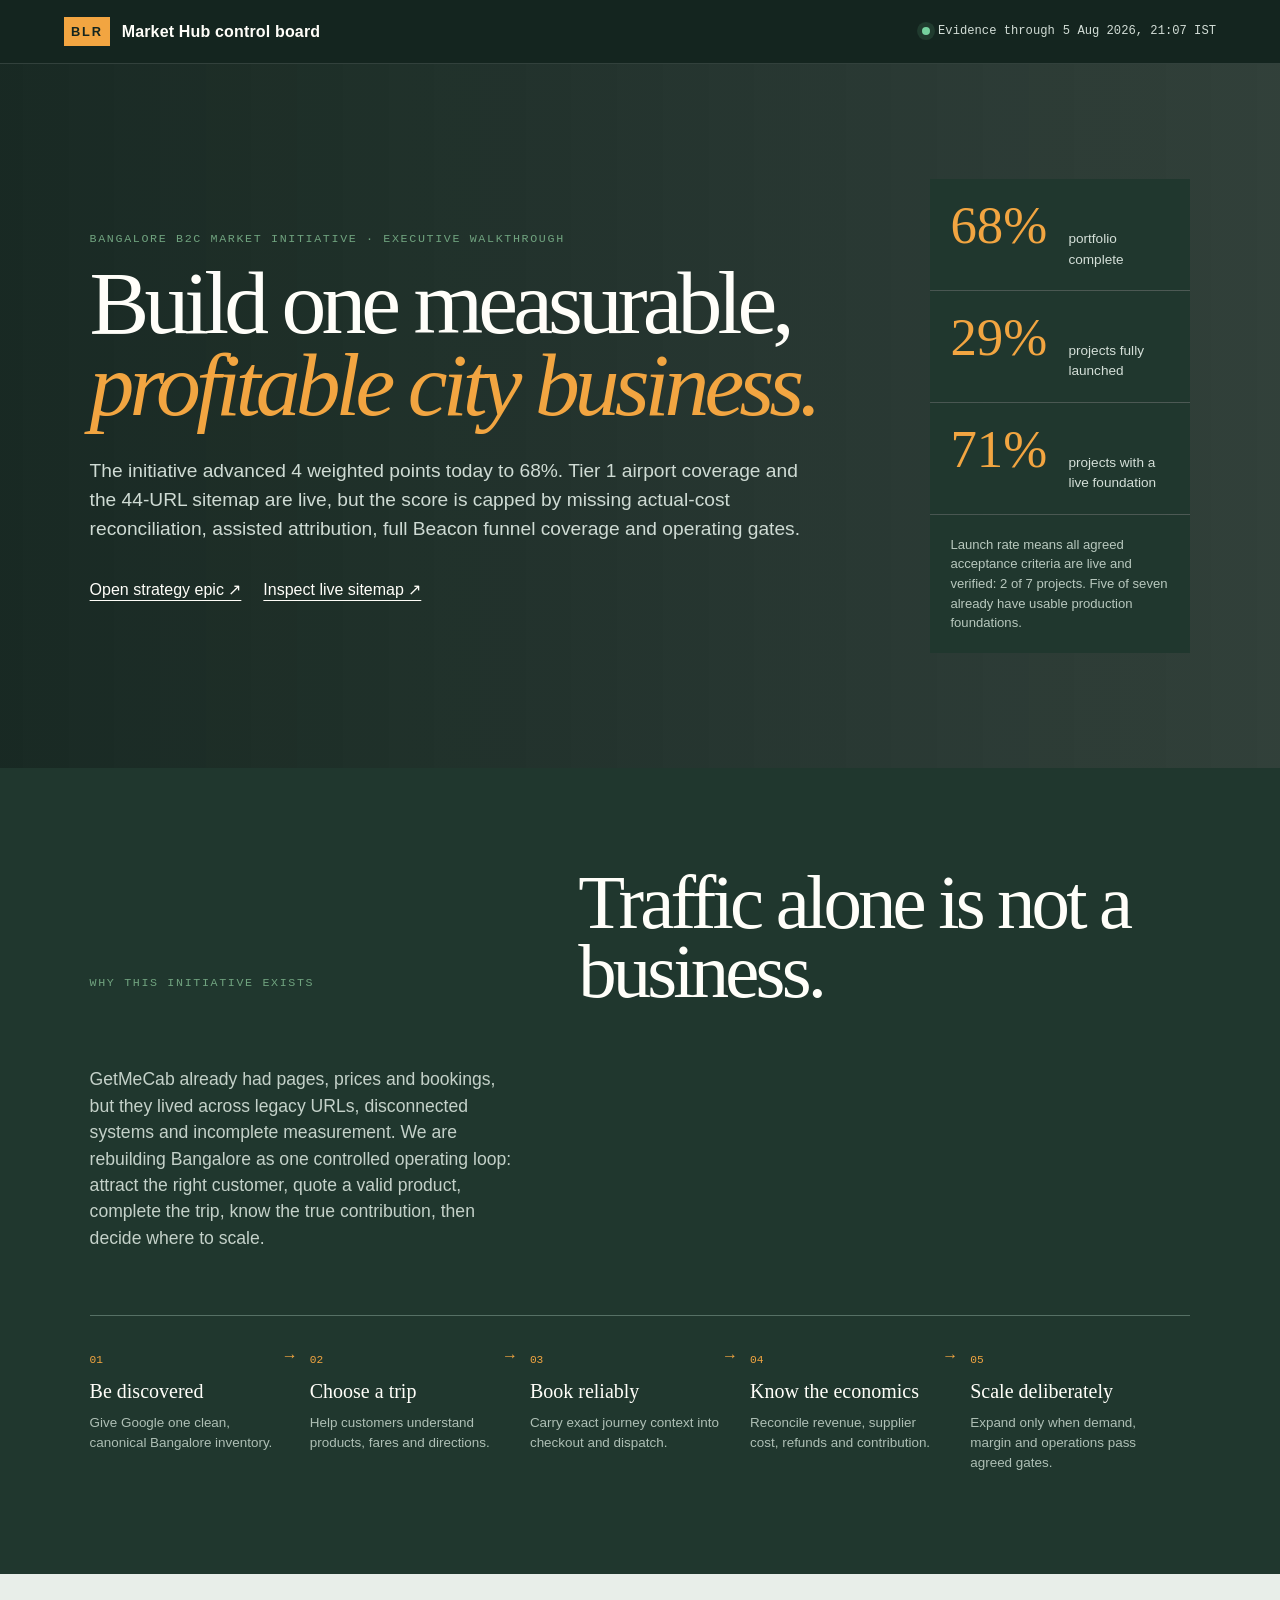
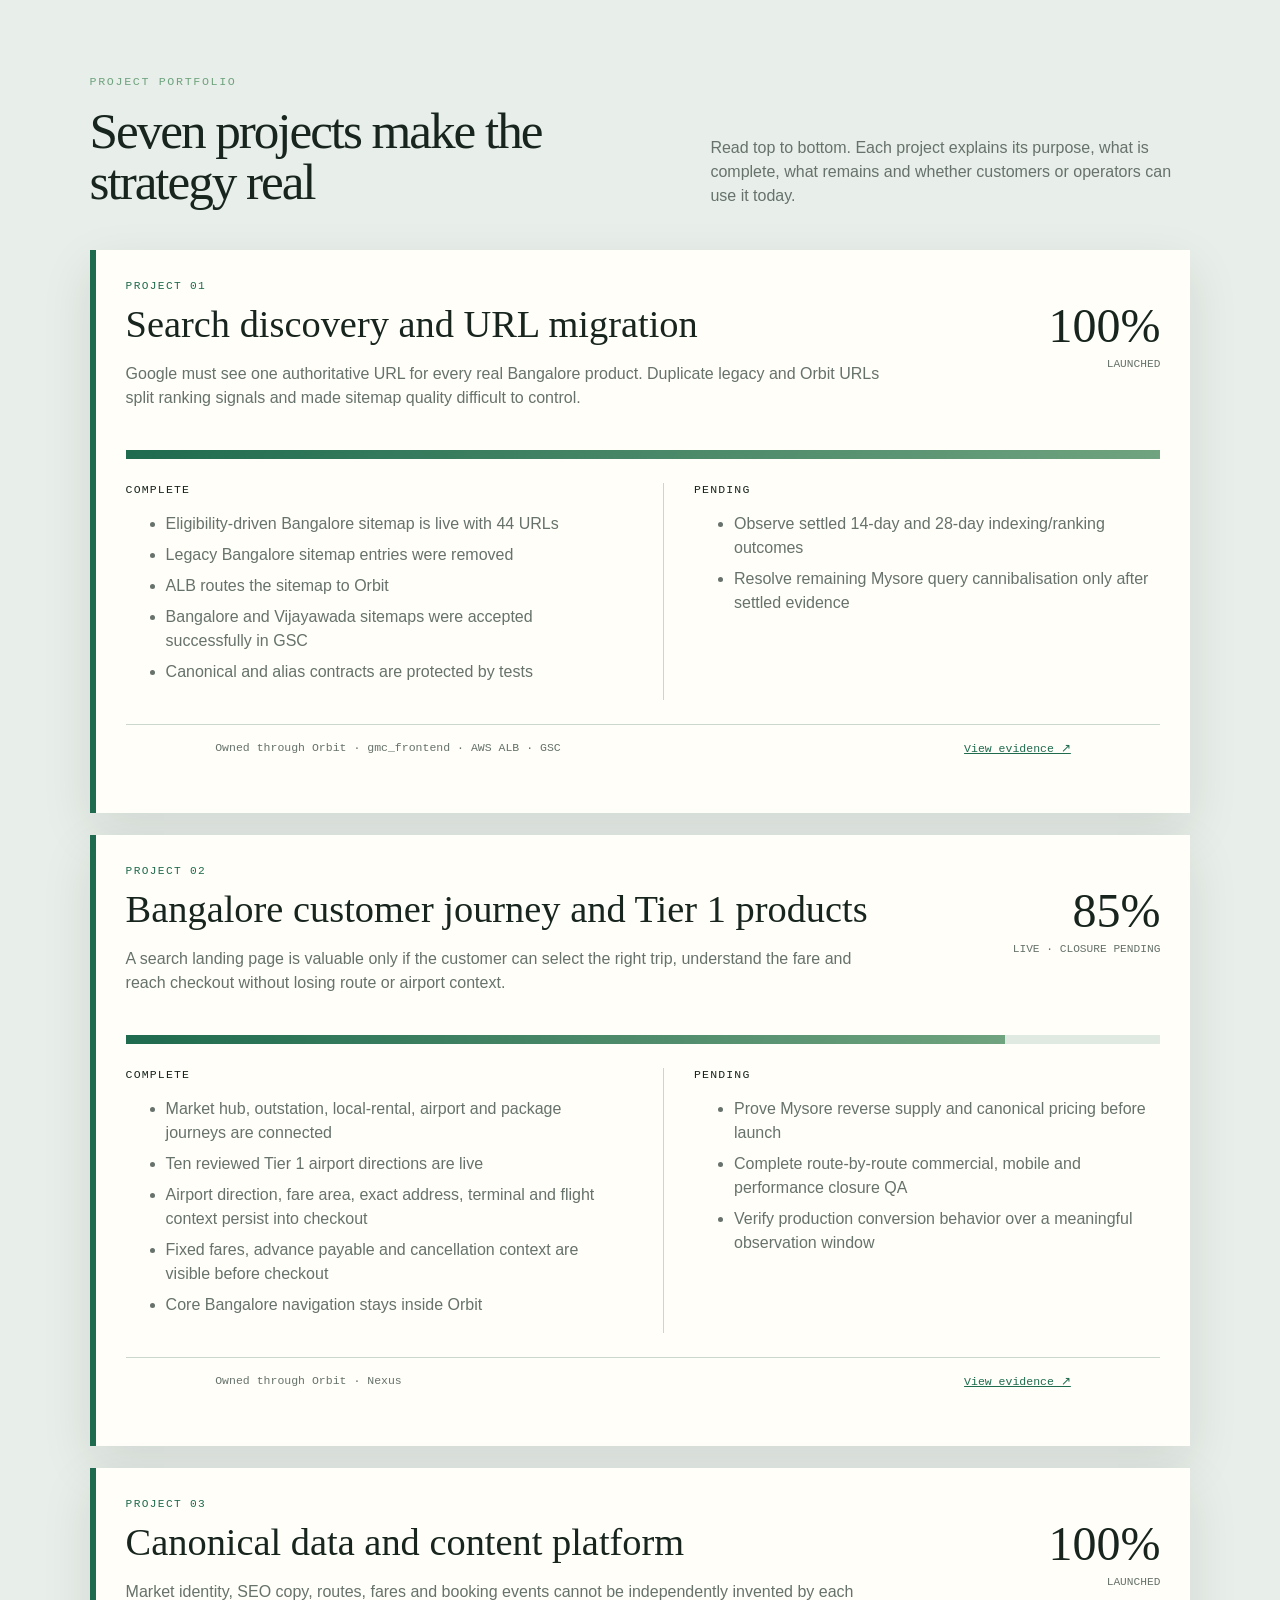
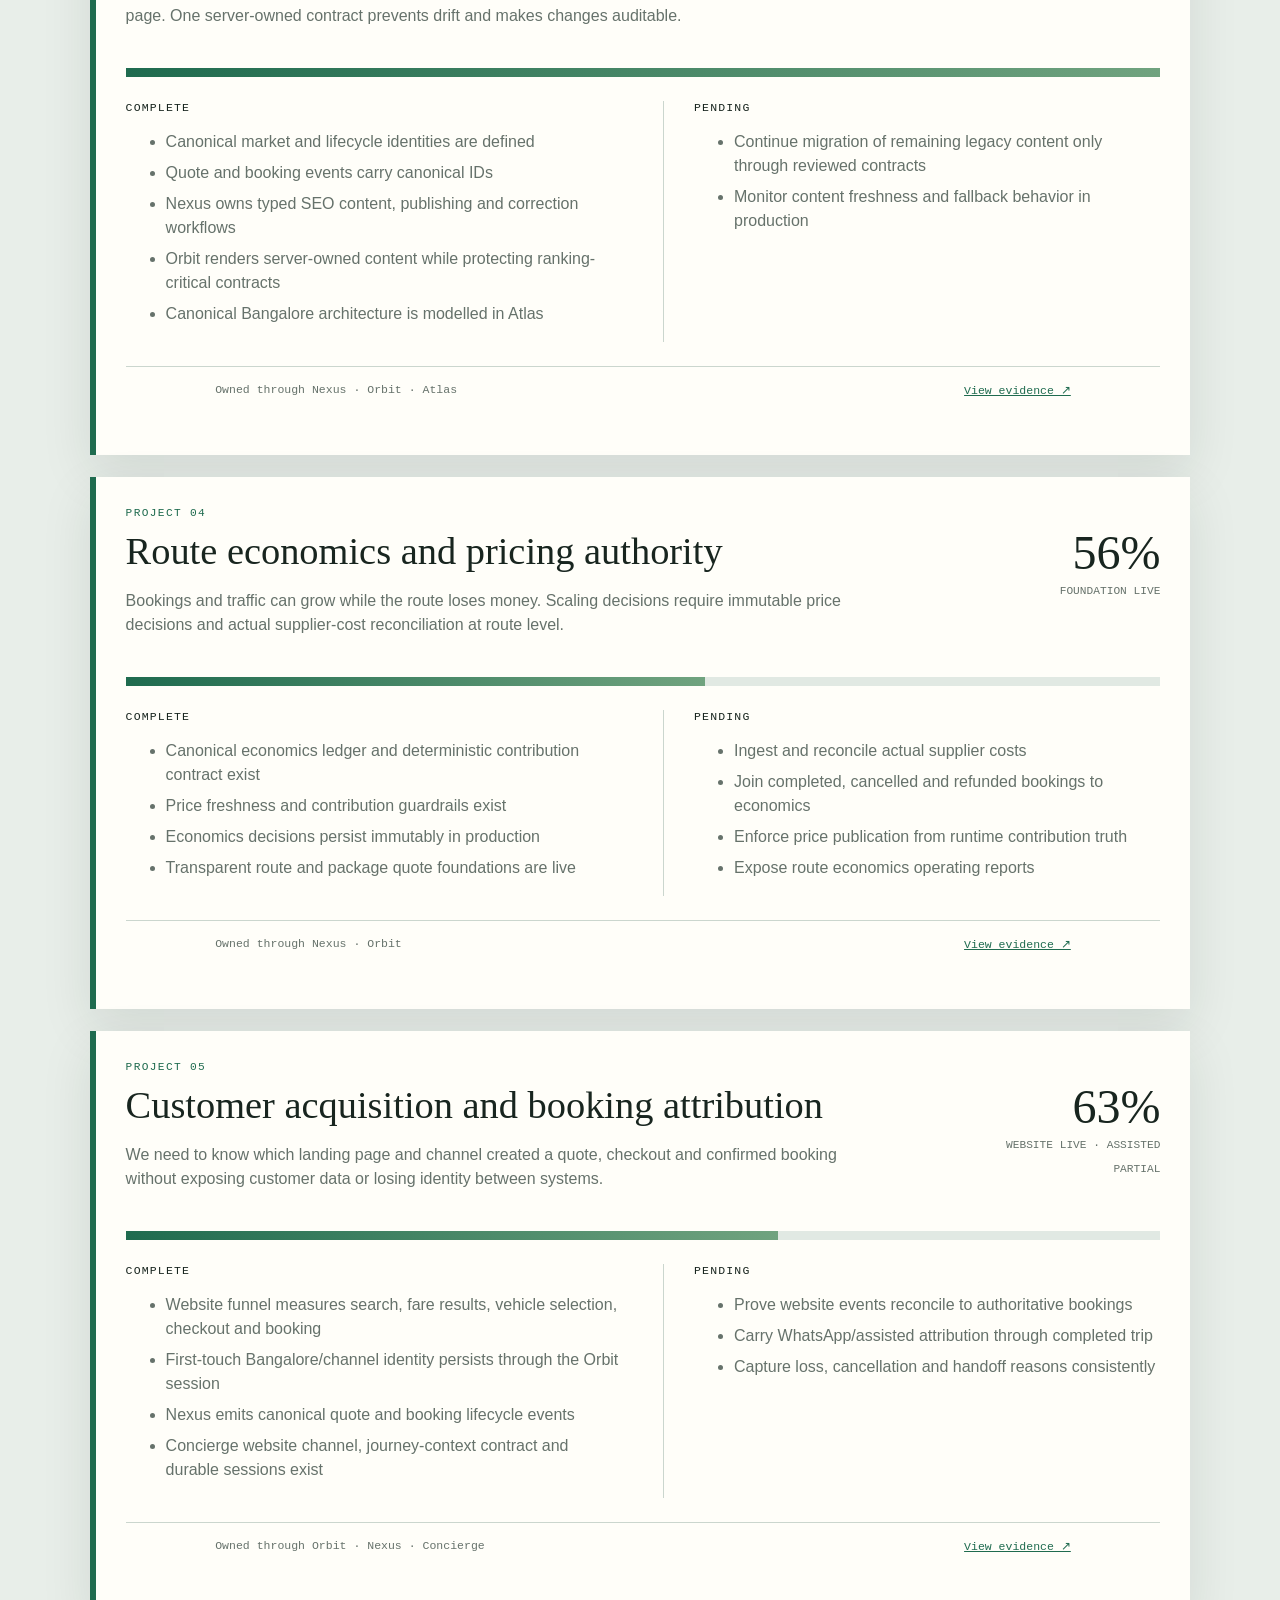
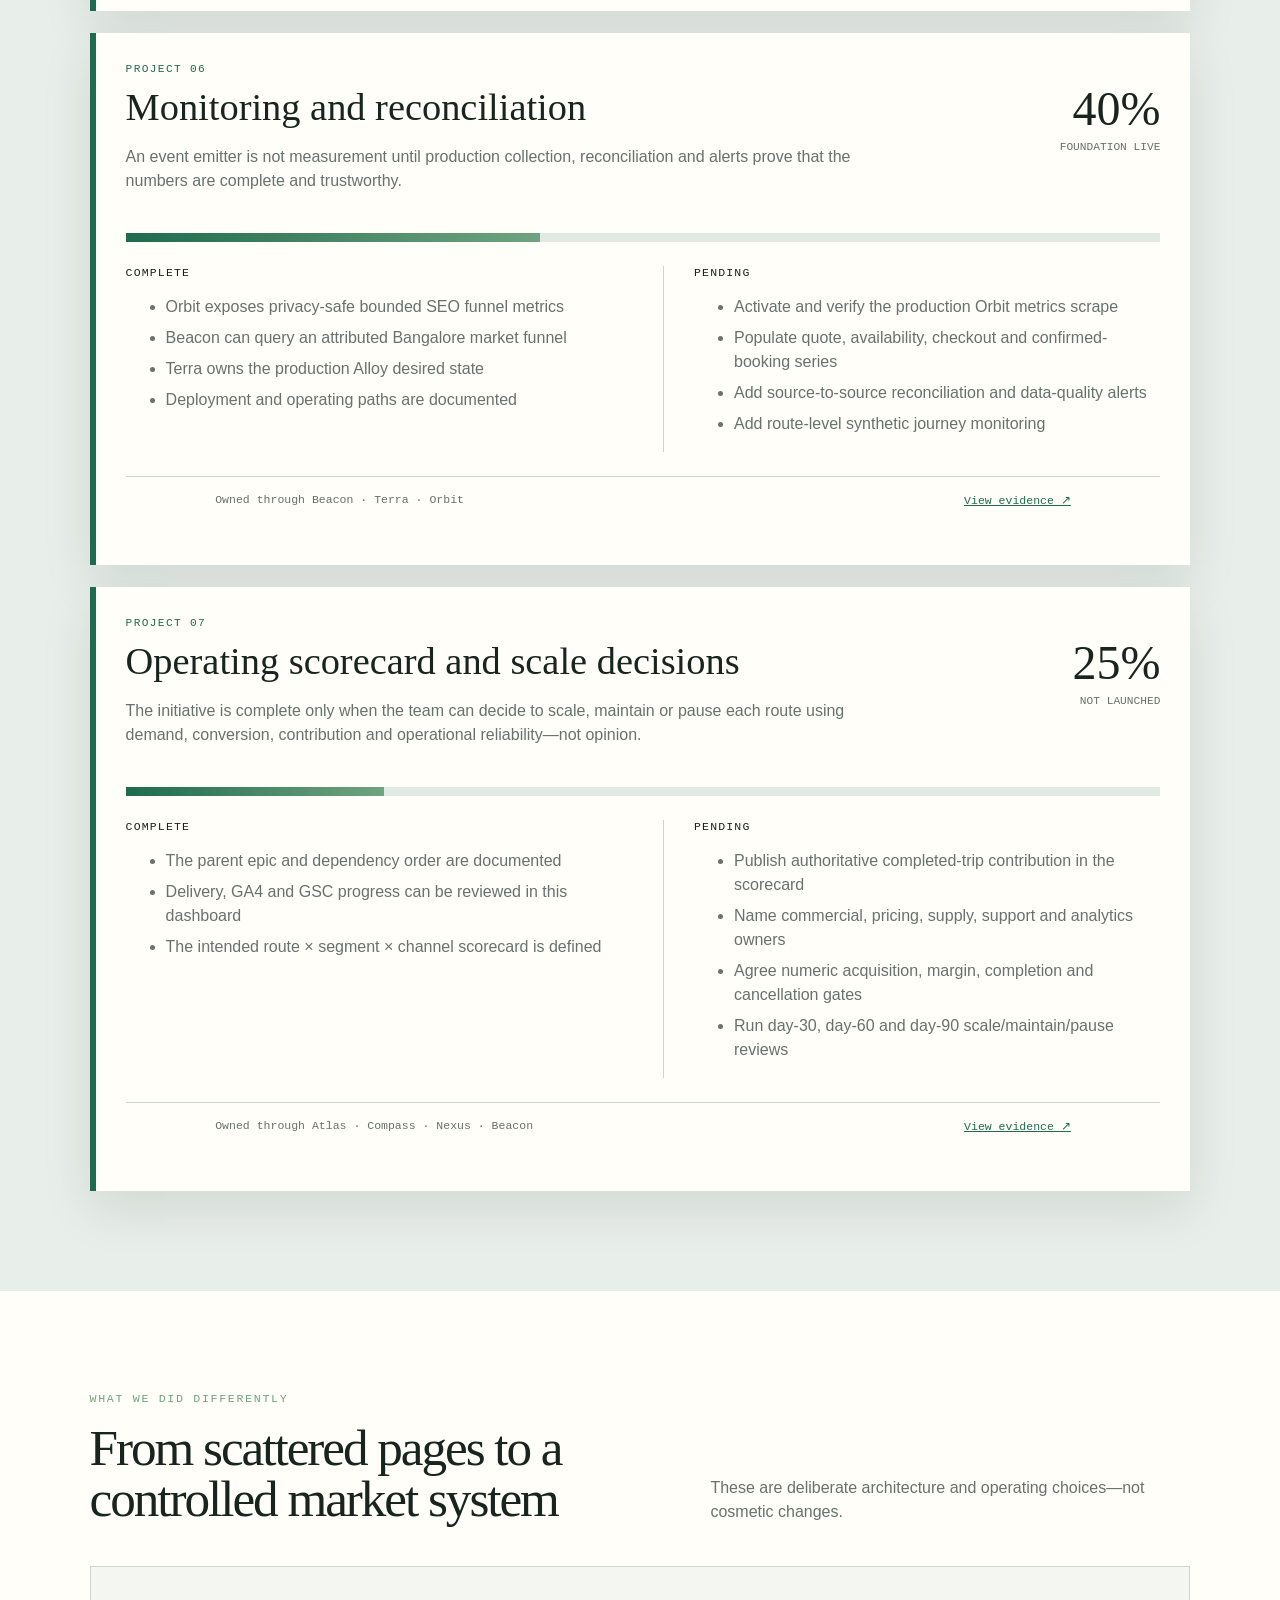
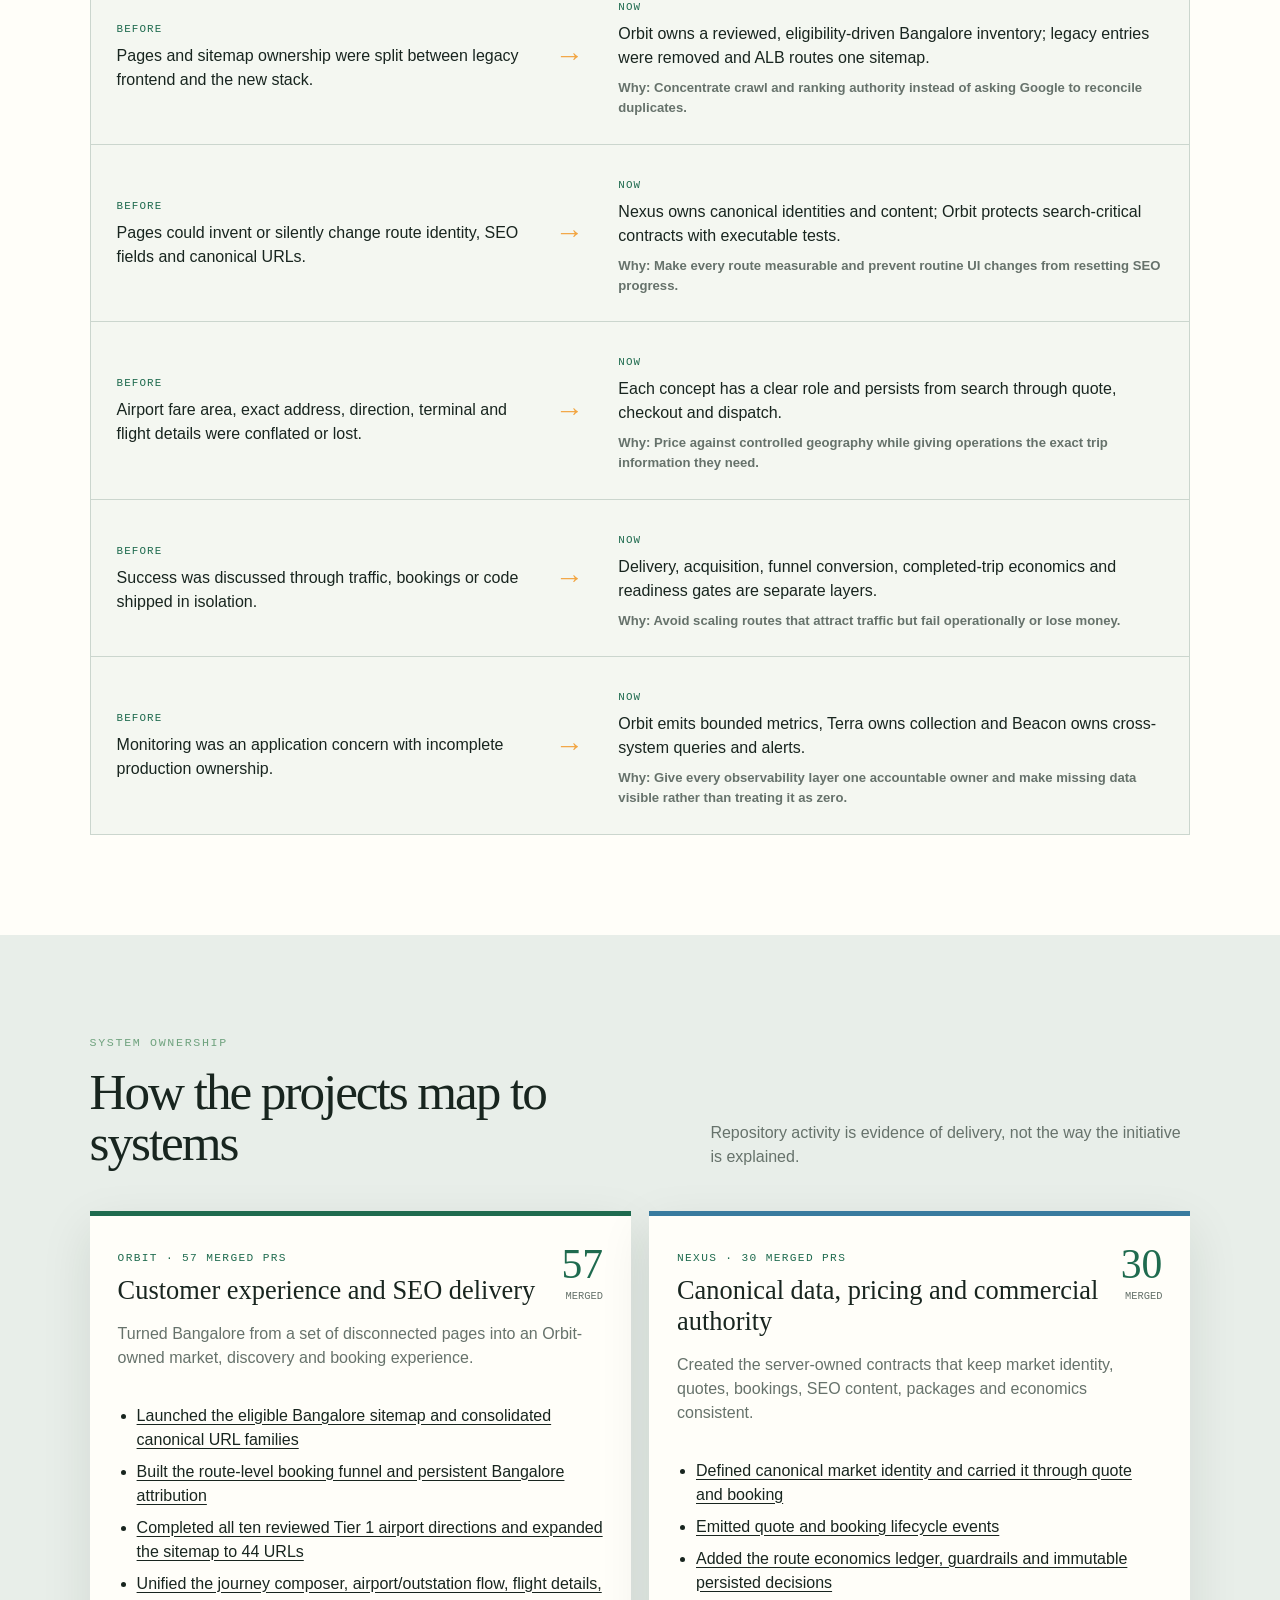
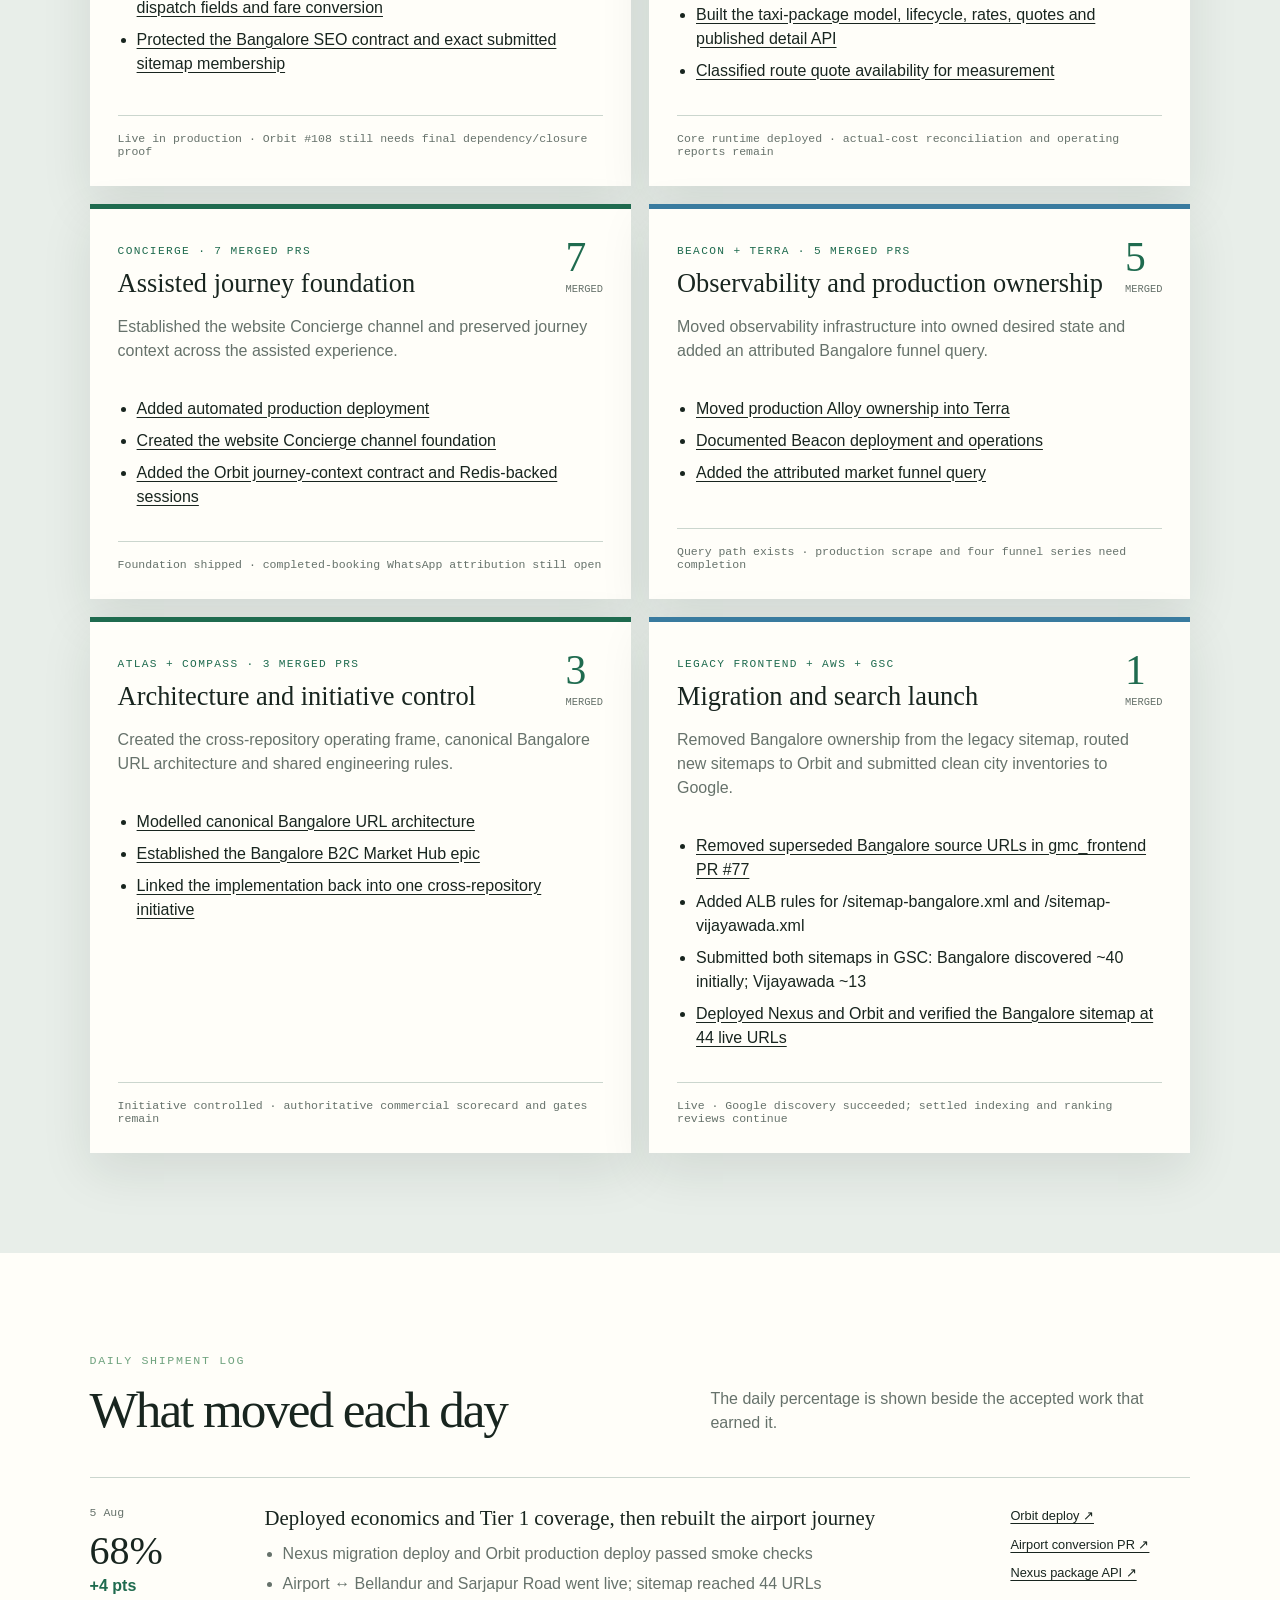
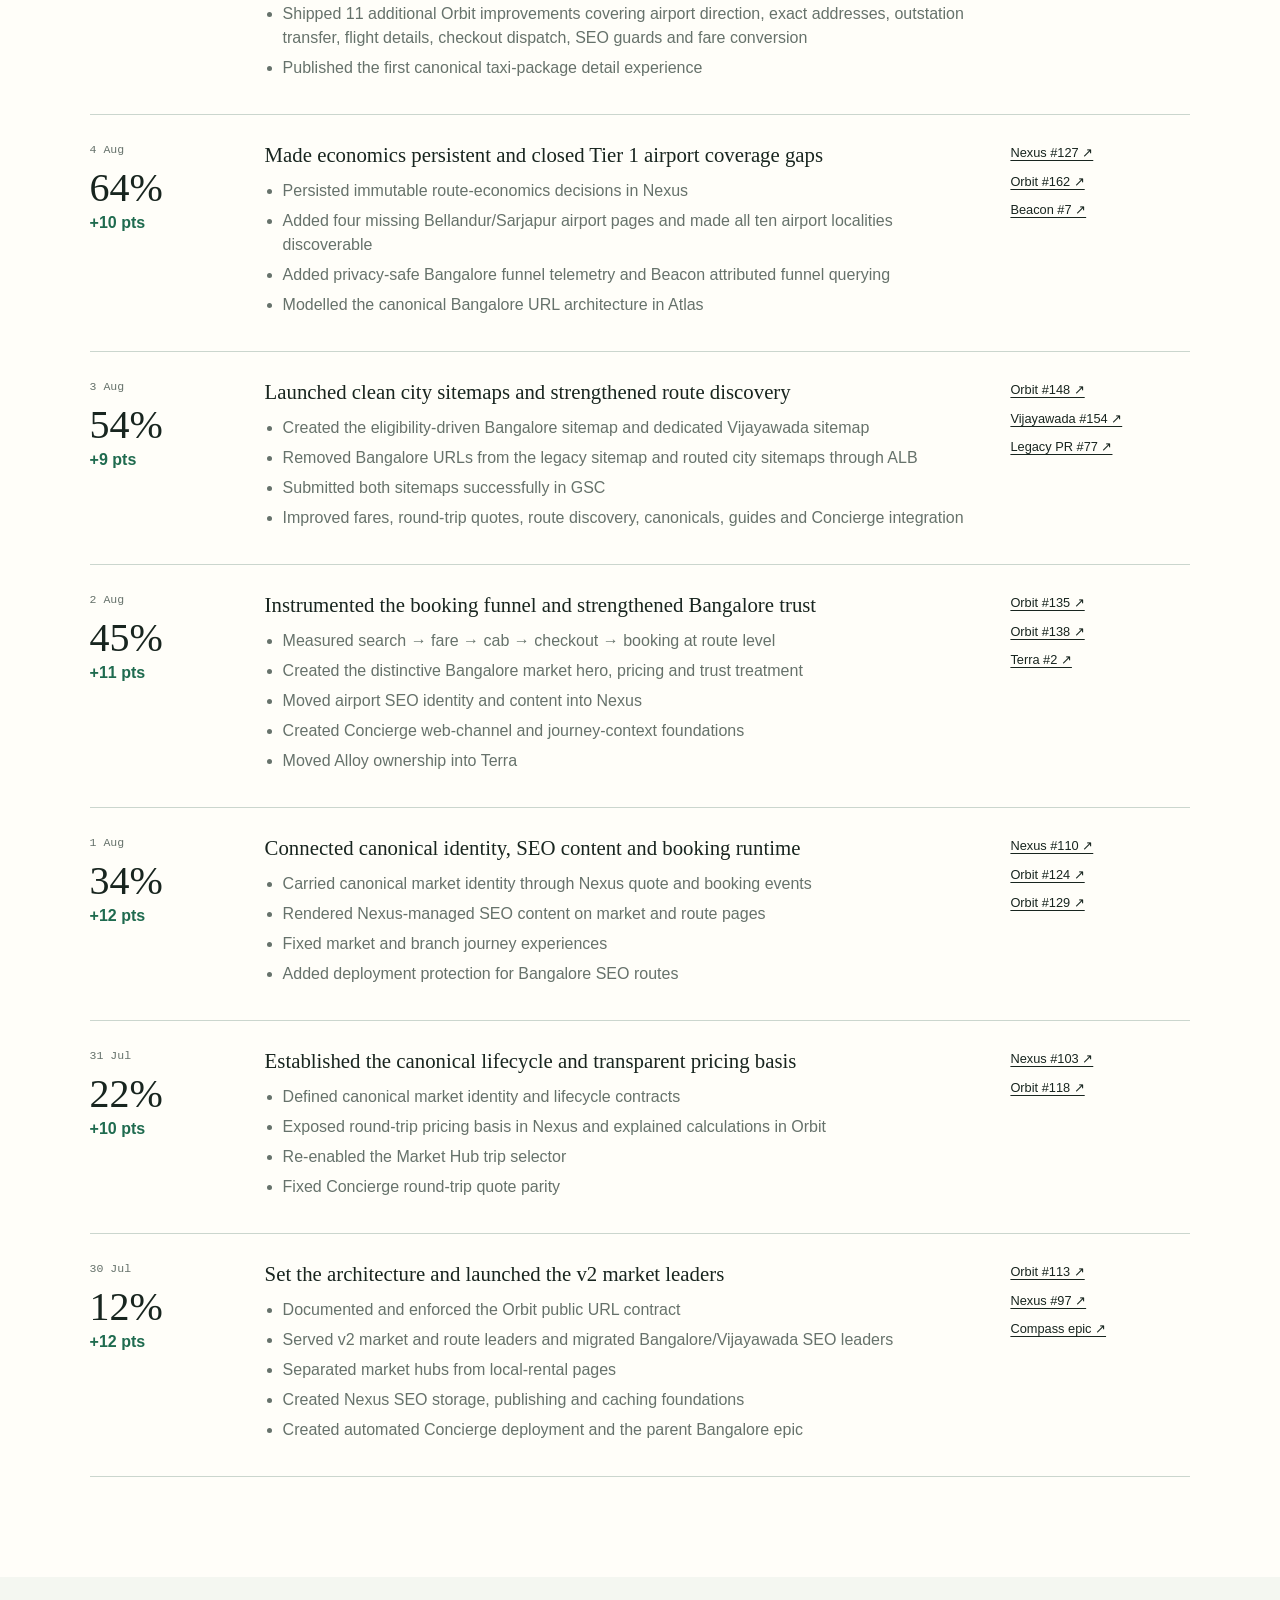
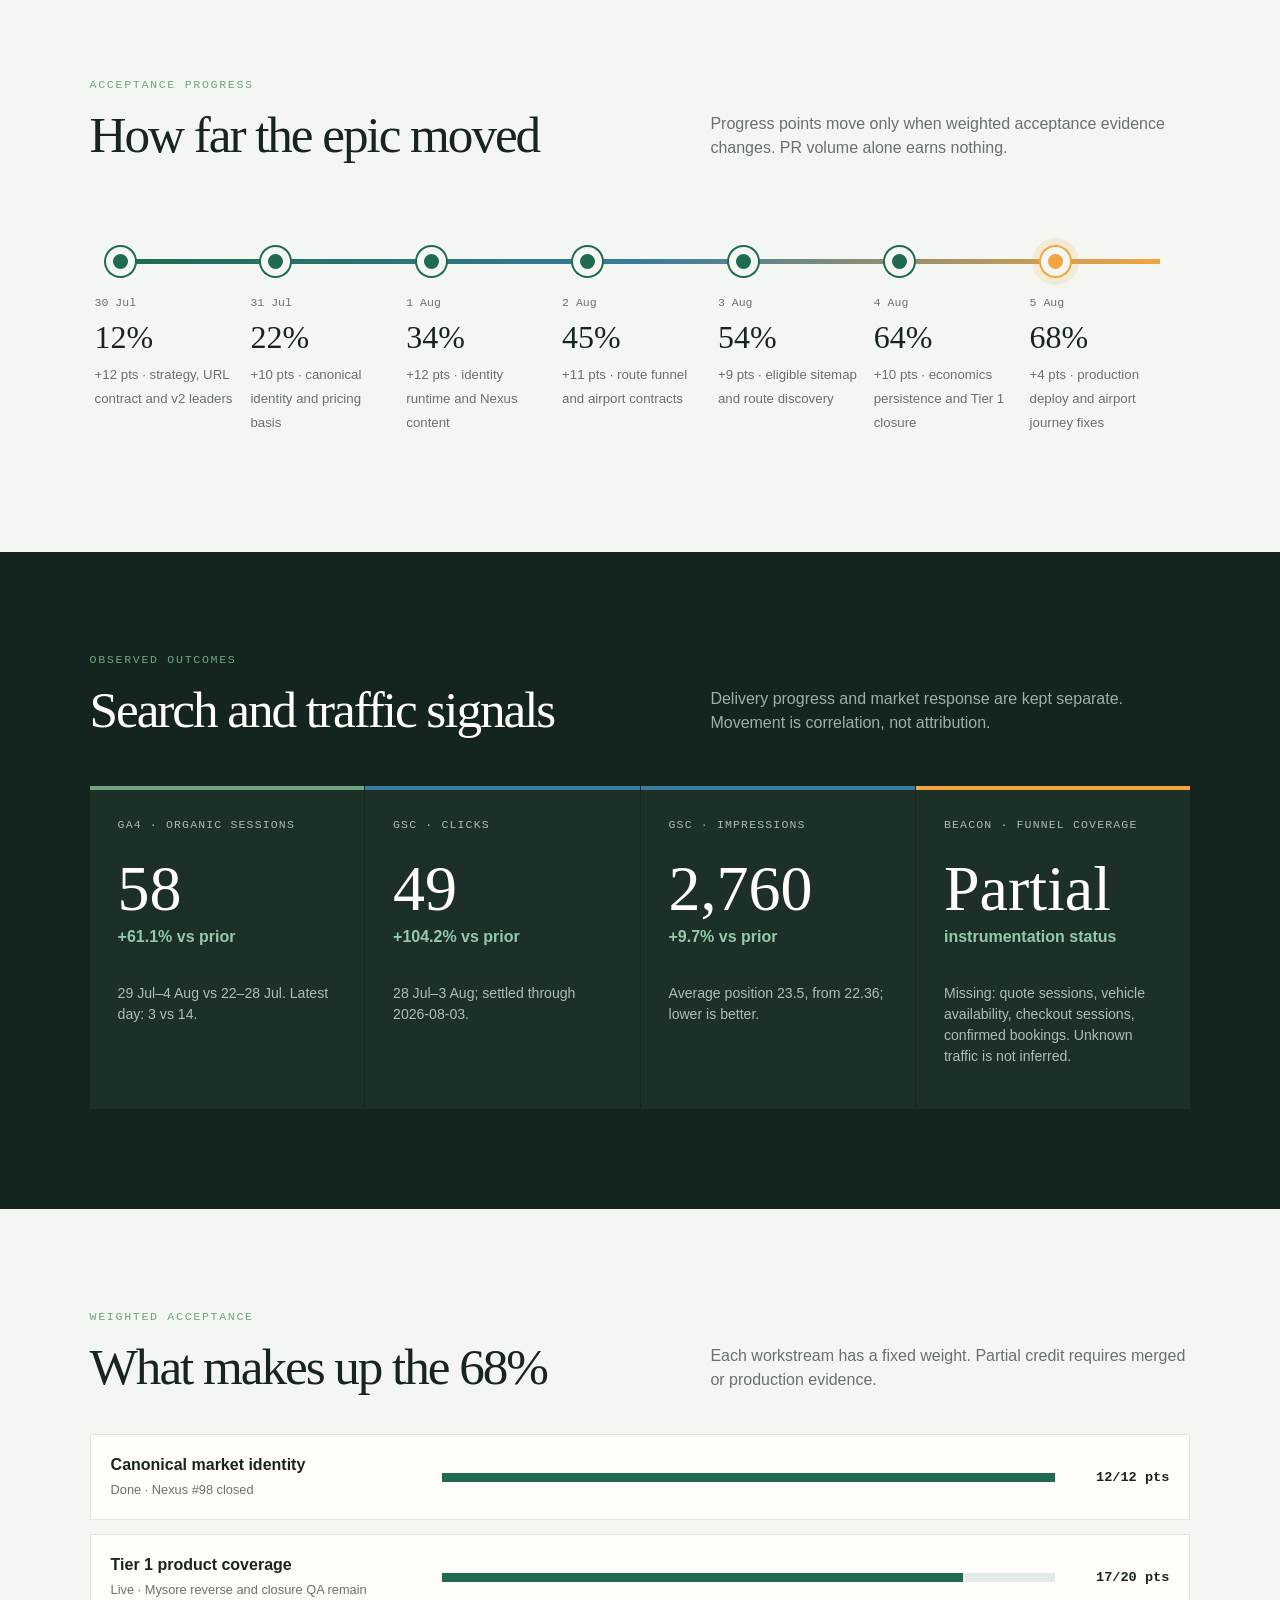
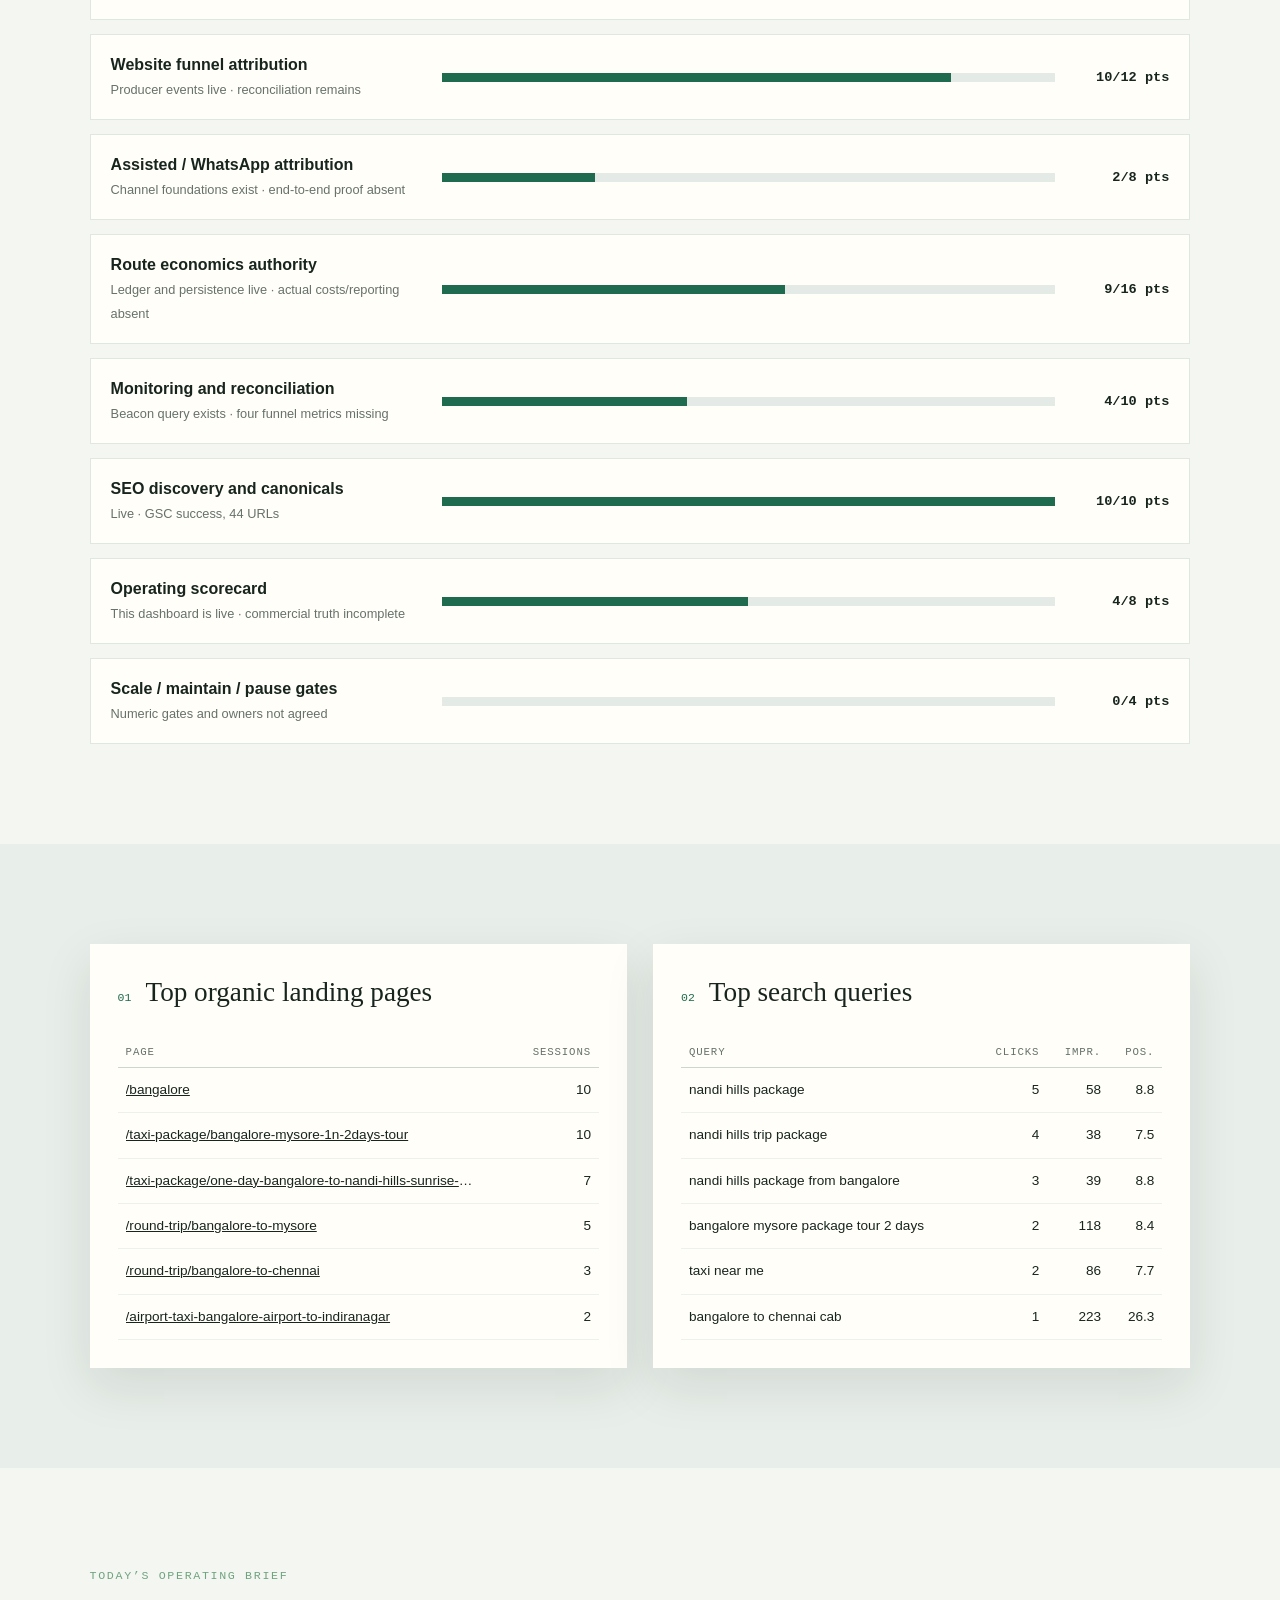
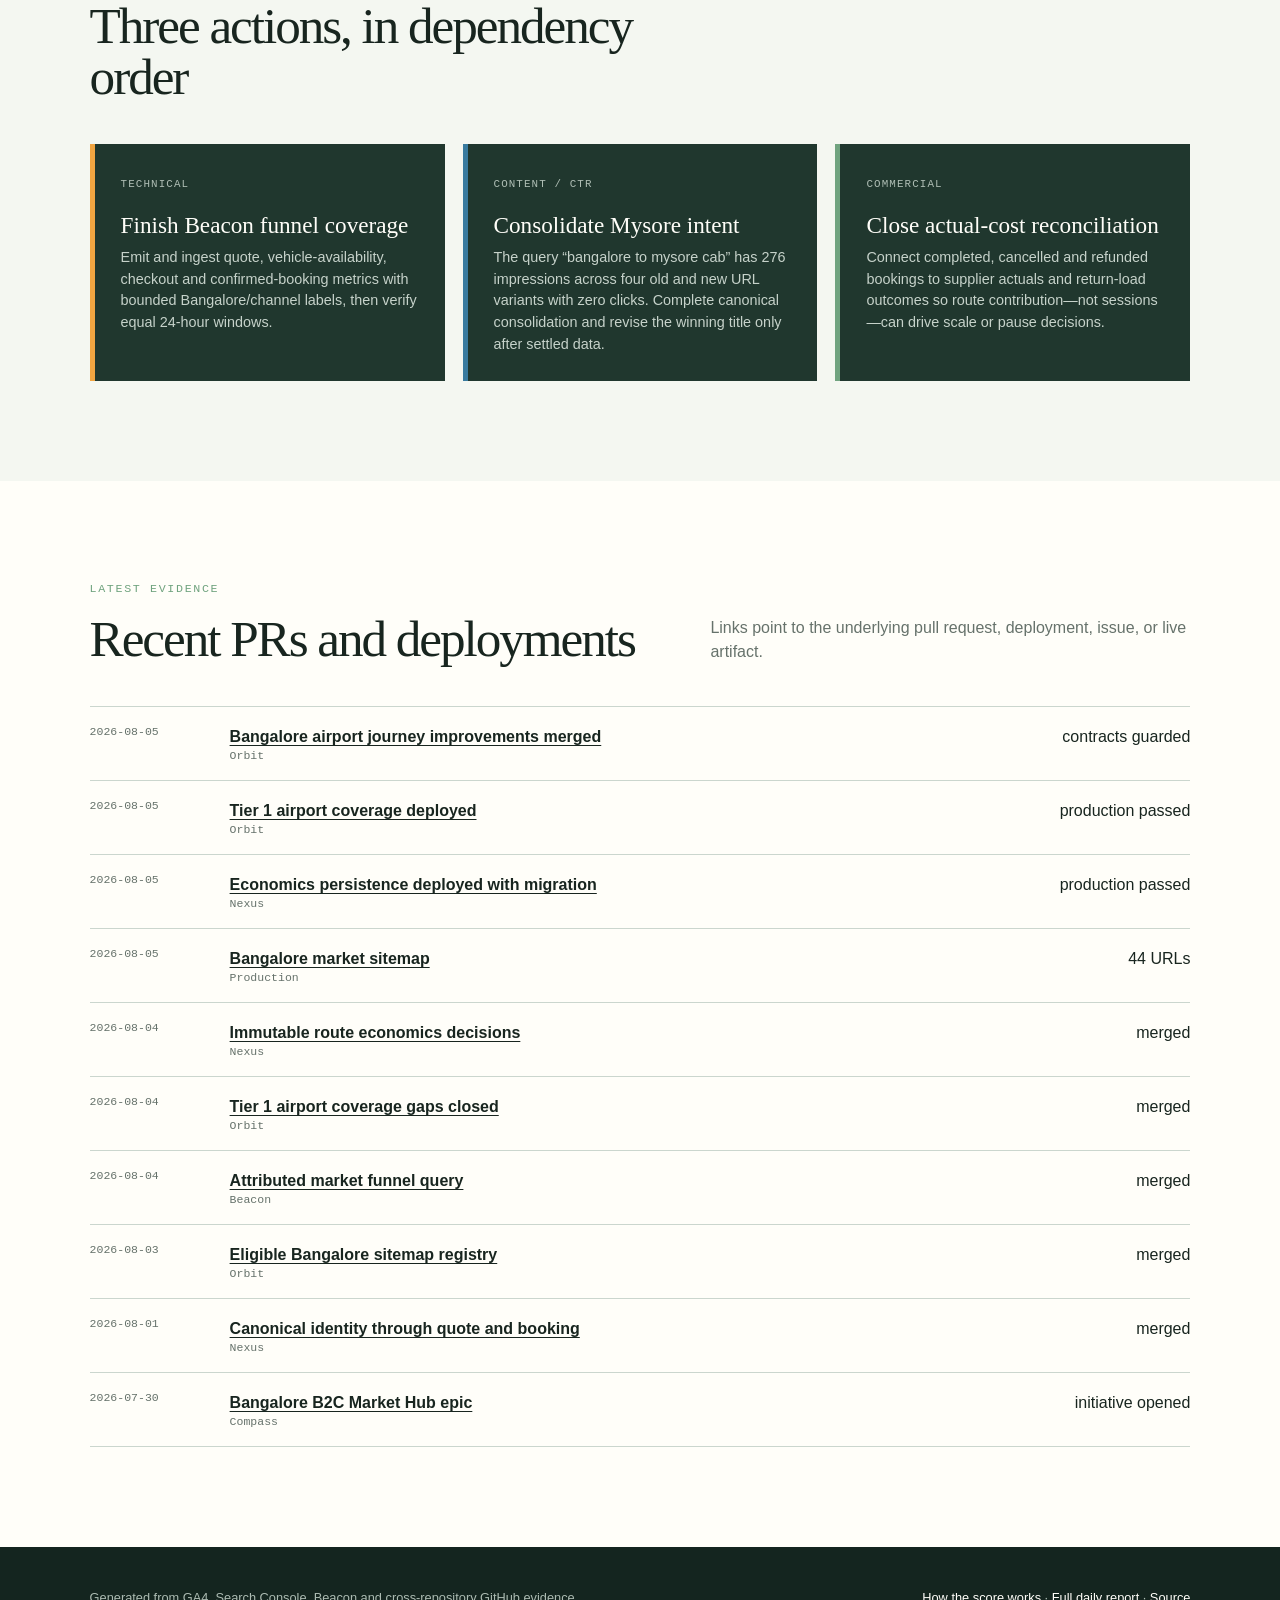
==== commit 0adc5599: "Explain Bangalore project portfolio clearly" ====
--- a/index.html
+++ b/index.html
@@ -19,28 +19,53 @@
   <main id="top">
     <section class="hero">
       <div class="hero-copy">
-        <p class="kicker">Daily initiative report · Asia/Kolkata</p>
-        <h1>Product foundation live.<br><em>Commercial loop incomplete.</em></h1>
+        <p class="kicker">Bangalore B2C market initiative · executive walkthrough</p>
+        <h1>Build one measurable,<br><em>profitable city business.</em></h1>
         <p id="verdict" class="verdict"></p>
         <div class="hero-links">
           <a href="https://github.com/GMC-GetMeCab/compass/issues/1">Open strategy epic ↗</a>
           <a href="https://www.getmecab.com/sitemap-bangalore.xml">Inspect live sitemap ↗</a>
         </div>
       </div>
-      <div class="delivery-totals" aria-label="Delivery totals">
-        <div><strong id="mergedPrs">—</strong><span>merged GitHub PRs</span></div>
-        <div><strong id="repoCount">—</strong><span>repositories advanced</span></div>
-        <div><strong id="liveUrls">—</strong><span>Bangalore sitemap URLs</span></div>
-        <p>Plus <a href="https://bitbucket.org/gmc-project/gmc_frontend/pull-requests/77">legacy frontend PR #77</a>, ALB routing, two production deployments and GSC submission.</p>
+      <div class="delivery-totals" aria-label="Portfolio status">
+        <div><strong id="portfolioCompletion">—</strong><span>portfolio complete</span></div>
+        <div><strong id="launchRate">—</strong><span>projects fully launched</span></div>
+        <div><strong id="foundationRate">—</strong><span>projects with a live foundation</span></div>
+        <p id="launchDefinition"></p>
       </div>
+    </section>
+
+    <section class="story-section" aria-labelledby="story-title">
+      <div class="story-intro">
+        <p class="kicker">Why this initiative exists</p>
+        <h2 id="story-title">Traffic alone is not a business.</h2>
+        <p>GetMeCab already had pages, prices and bookings, but they lived across legacy URLs, disconnected systems and incomplete measurement. We are rebuilding Bangalore as one controlled operating loop: attract the right customer, quote a valid product, complete the trip, know the true contribution, then decide where to scale.</p>
+      </div>
+      <div id="strategyChain" class="strategy-chain" aria-label="Bangalore business operating chain"></div>
     </section>
 
     <section class="shipped-section" aria-labelledby="shipped-title">
       <div class="section-head full">
-        <div><p class="kicker">The actual work</p><h2 id="shipped-title">What you have built and shipped</h2></div>
-        <p>Grouped by owning repository. Every lane links to concrete merged pull requests or production evidence.</p>
+        <div><p class="kicker">Project portfolio</p><h2 id="shipped-title">Seven projects make the strategy real</h2></div>
+        <p>Read top to bottom. Each project explains its purpose, what is complete, what remains and whether customers or operators can use it today.</p>
       </div>
-      <div id="repoLanes" class="repo-lanes"></div>
+      <div id="projects" class="projects"></div>
+    </section>
+
+    <section class="difference-section" aria-labelledby="difference-title">
+      <div class="section-head full">
+        <div><p class="kicker">What we did differently</p><h2 id="difference-title">From scattered pages to a controlled market system</h2></div>
+        <p>These are deliberate architecture and operating choices—not cosmetic changes.</p>
+      </div>
+      <div id="differences" class="differences"></div>
+    </section>
+
+    <section class="repo-section" aria-labelledby="repo-title">
+      <div class="section-head full">
+        <div><p class="kicker">System ownership</p><h2 id="repo-title">How the projects map to systems</h2></div>
+        <p>Repository activity is evidence of delivery, not the way the initiative is explained.</p>
+      </div>
+      <div id="repoLanes" class="repo-lanes compact"></div>
     </section>
 
     <section class="daily-work-section" aria-labelledby="daily-work-title">
--- a/styles.css
+++ b/styles.css
@@ -64,8 +64,44 @@
 .delivery-totals span { color: #d4dfd8; font-size: .85rem; }
 .delivery-totals p { margin: 0; padding: 20px; color: #b8c8be; background: var(--asphalt-2); font-size: .82rem; }
 .delivery-totals a { color: var(--white); }
-.rail-section, .shipped-section, .daily-work-section, .signal-grid, .scorecard, .two-column, .action-section, .evidence-section { padding: clamp(58px, 8vw, 100px) clamp(20px, 7vw, 110px); }
+.rail-section, .story-section, .shipped-section, .difference-section, .repo-section, .daily-work-section, .signal-grid, .scorecard, .two-column, .action-section, .evidence-section { padding: clamp(58px, 8vw, 100px) clamp(20px, 7vw, 110px); }
+.story-section { color: var(--white); background: var(--asphalt-2); }
+.story-intro { display: grid; grid-template-columns: minmax(260px,.7fr) minmax(320px,1fr); gap: 60px; align-items: end; }
+.story-intro h2 { margin: 0; font-size: clamp(2.8rem,6vw,6.2rem); line-height: .9; letter-spacing: -.05em; }
+.story-intro > p:last-child { margin: 0; color: #c4d1c9; font-size: 1.1rem; }
+.strategy-chain { display: grid; grid-template-columns: repeat(5,1fr); margin-top: 64px; border-top: 1px solid #567065; }
+.strategy-chain article { position: relative; padding: 30px 24px 0 0; }
+.strategy-chain article:not(:last-child)::after { content: "→"; position: absolute; top: 28px; right: 12px; color: var(--airport); }
+.strategy-chain span { color: var(--airport); font: .7rem ui-monospace, monospace; }
+.strategy-chain strong { display: block; margin: 10px 0; font: 500 1.25rem Georgia, serif; }
+.strategy-chain p { margin: 0; color: #aebfb5; font-size: .84rem; }
 .shipped-section { background: #e8eee9; }
+.projects { display: grid; gap: 22px; }
+.project-card { padding: 30px; background: var(--white); border-left: 6px solid var(--garden); box-shadow: var(--shadow); }
+.project-index { color: var(--garden); font: .7rem ui-monospace, monospace; letter-spacing: .12em; text-transform: uppercase; }
+.project-card > header { display: grid; grid-template-columns: 1fr 180px; gap: 40px; margin-top: 10px; }
+.project-card h3 { margin: 0; font: 500 clamp(1.7rem,3vw,2.7rem) Georgia, serif; }
+.project-card header p { max-width: 760px; color: var(--muted); }
+.project-score { text-align: right; }
+.project-score strong { display: block; font: 500 3rem/1 Georgia, serif; }
+.project-score span { color: var(--muted); font: .7rem ui-monospace, monospace; text-transform: uppercase; }
+.project-progress { height: 9px; margin: 24px 0; overflow: hidden; background: #e1e9e3; }
+.project-progress i { display: block; height: 100%; background: linear-gradient(90deg,var(--garden),var(--leaf)); }
+.project-columns { display: grid; grid-template-columns: 1fr 1fr; gap: 40px; }
+.project-columns > div:last-child { padding-left: 30px; border-left: 1px solid var(--line); }
+.project-columns h4 { margin: 0 0 10px; font: .72rem ui-monospace, monospace; letter-spacing: .1em; text-transform: uppercase; }
+.project-columns li { margin: 7px 0; color: var(--muted); }
+.project-card > footer { display: flex; justify-content: space-between; gap: 20px; margin-top: 24px; padding-top: 16px; color: var(--muted); background: none; border-top: 1px solid var(--line); font: .72rem ui-monospace, monospace; }
+.project-card > footer a { color: var(--garden); }
+.difference-section { background: var(--white); }
+.differences { display: grid; gap: 1px; background: var(--line); border: 1px solid var(--line); }
+.differences article { display: grid; grid-template-columns: 1fr 50px 1.35fr; gap: 24px; align-items: center; padding: 26px; background: var(--paper); }
+.differences article > span { color: var(--airport); font-size: 1.8rem; text-align: center; }
+.differences small { color: var(--garden); font: .68rem ui-monospace, monospace; text-transform: uppercase; letter-spacing: .1em; }
+.differences p { margin: 5px 0; }
+.differences strong { display: block; margin-top: 8px; color: var(--muted); font-size: .82rem; }
+.repo-section { background: #e8eee9; }
+.repo-lanes.compact .repo-lane { min-height: 0; }
 .repo-lanes { display: grid; grid-template-columns: repeat(2, minmax(0, 1fr)); gap: 18px; }
 .repo-lane { display: flex; flex-direction: column; min-height: 350px; padding: 28px; background: var(--white); border-top: 5px solid var(--garden); box-shadow: var(--shadow); }
 .repo-lane:nth-child(2n) { border-color: var(--lake); }
@@ -148,9 +184,16 @@
 @media (max-width: 900px) {
   .hero { grid-template-columns: 1fr; }
   .delivery-totals { max-width: 500px; }
+  .story-intro { grid-template-columns: 1fr; }
+  .strategy-chain { grid-template-columns: 1fr; border-top: 0; border-left: 1px solid #567065; }
+  .strategy-chain article { padding: 0 0 30px 24px; }
+  .strategy-chain article:not(:last-child)::after { content: "↓"; top: auto; right: auto; bottom: 4px; left: 24px; }
   .section-head { grid-template-columns: 1fr; gap: 15px; }
   .signal-grid { grid-template-columns: 1fr 1fr; }
   .repo-lanes, .two-column, .actions { grid-template-columns: 1fr; }
+  .project-card > header, .project-columns { grid-template-columns: 1fr; }
+  .project-score { text-align: left; }
+  .project-columns > div:last-child { padding: 20px 0 0; border-left: 0; border-top: 1px solid var(--line); }
   .work-day { grid-template-columns: 110px 1fr; }
   .work-day-proof { grid-column: 2; }
   .workstream { grid-template-columns: 1fr 90px; }
@@ -164,6 +207,9 @@
   .evidence-item { grid-template-columns: 1fr; gap: 6px; }
   .work-day { grid-template-columns: 1fr; }
   .work-day-proof { grid-column: 1; }
+  .differences article { grid-template-columns: 1fr; }
+  .differences article > span { text-align: left; transform: rotate(90deg); transform-origin: left; }
+  .project-card > footer { flex-direction: column; }
   footer { flex-direction: column; }
 }
 @media (prefers-reduced-motion: reduce) {
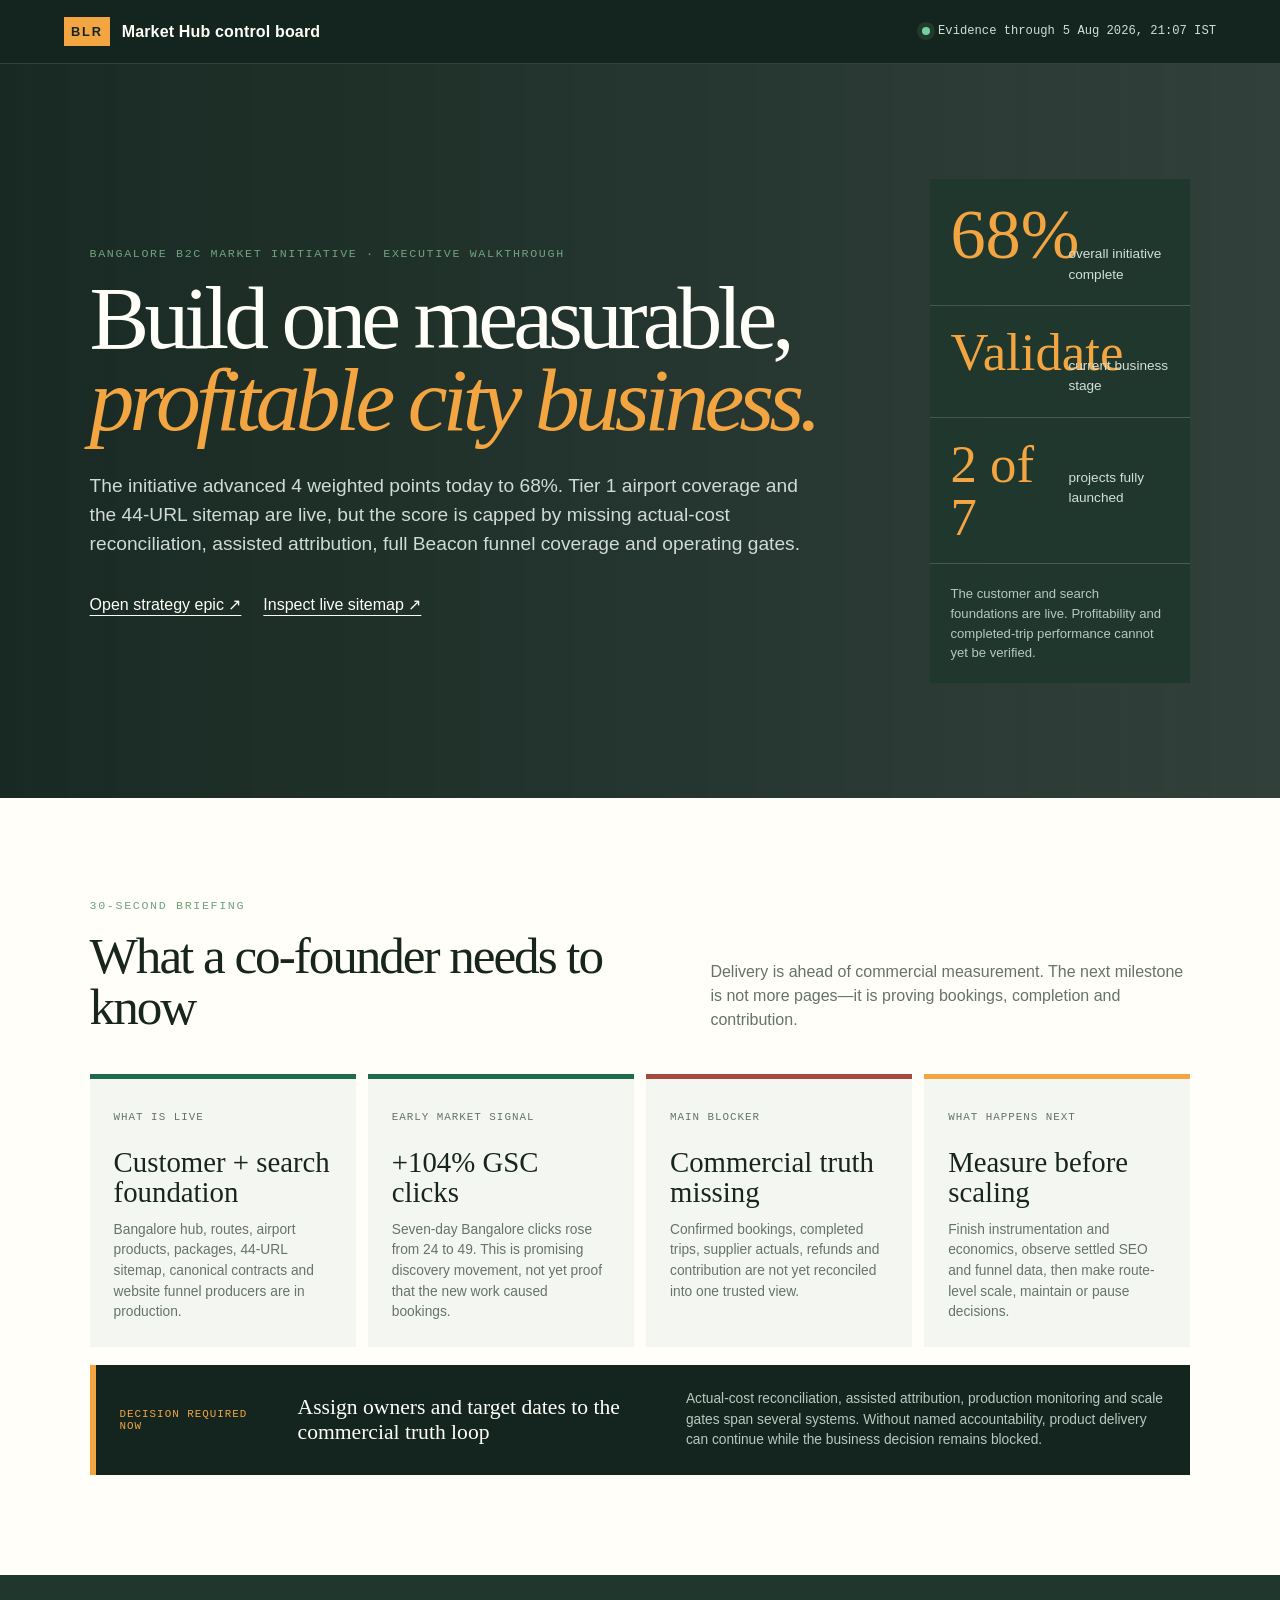
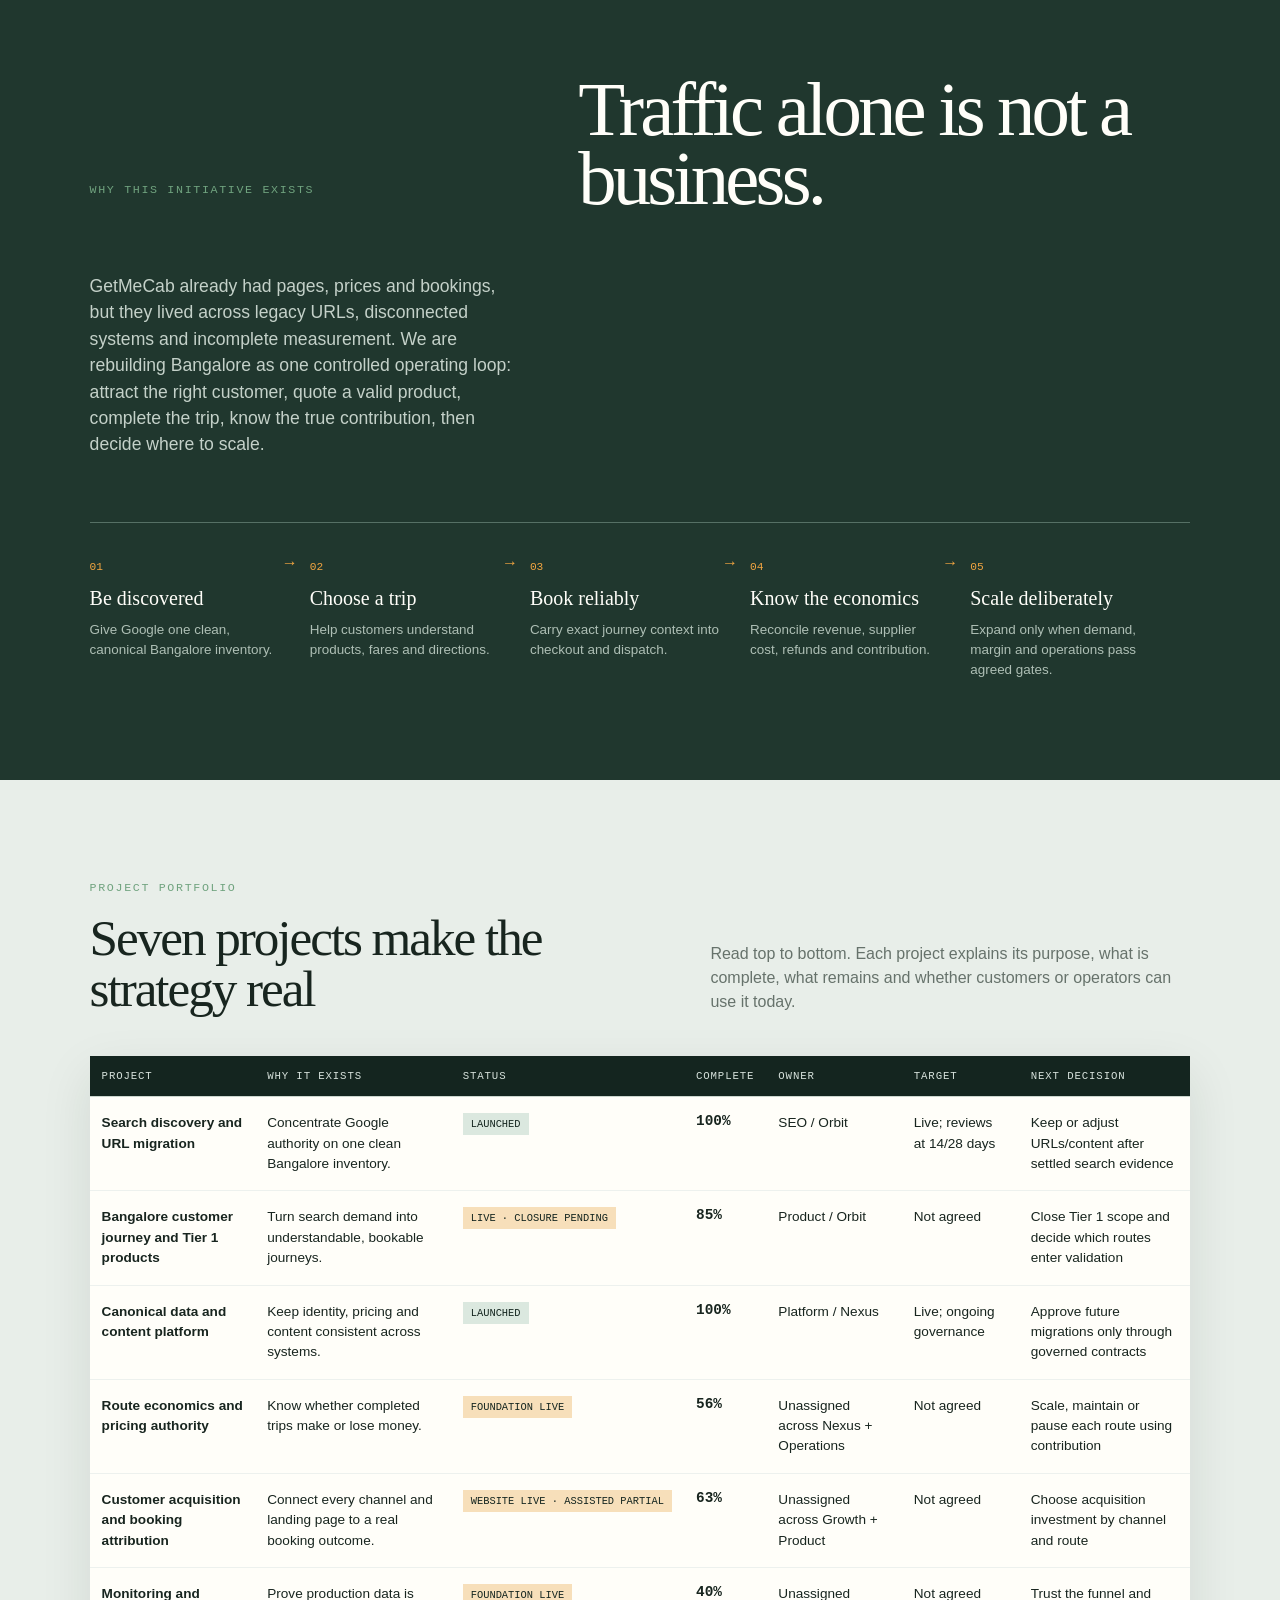
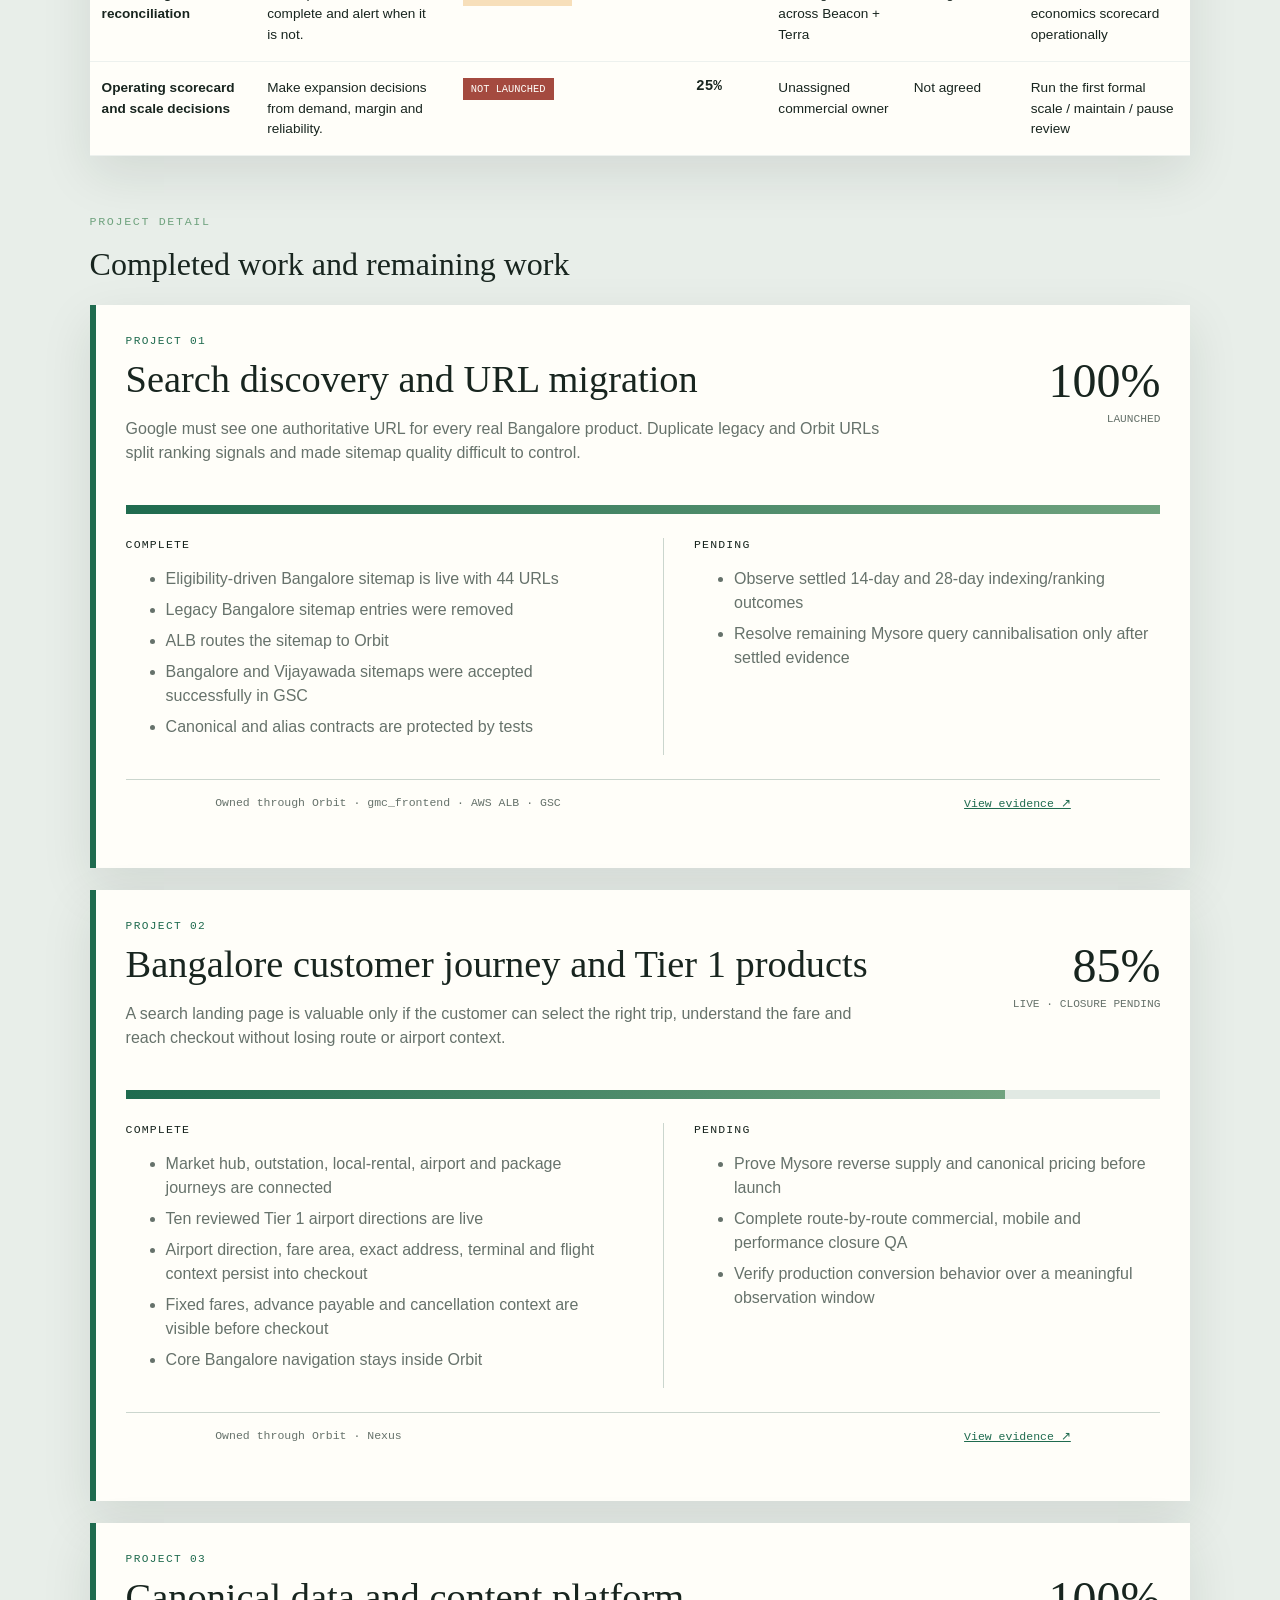
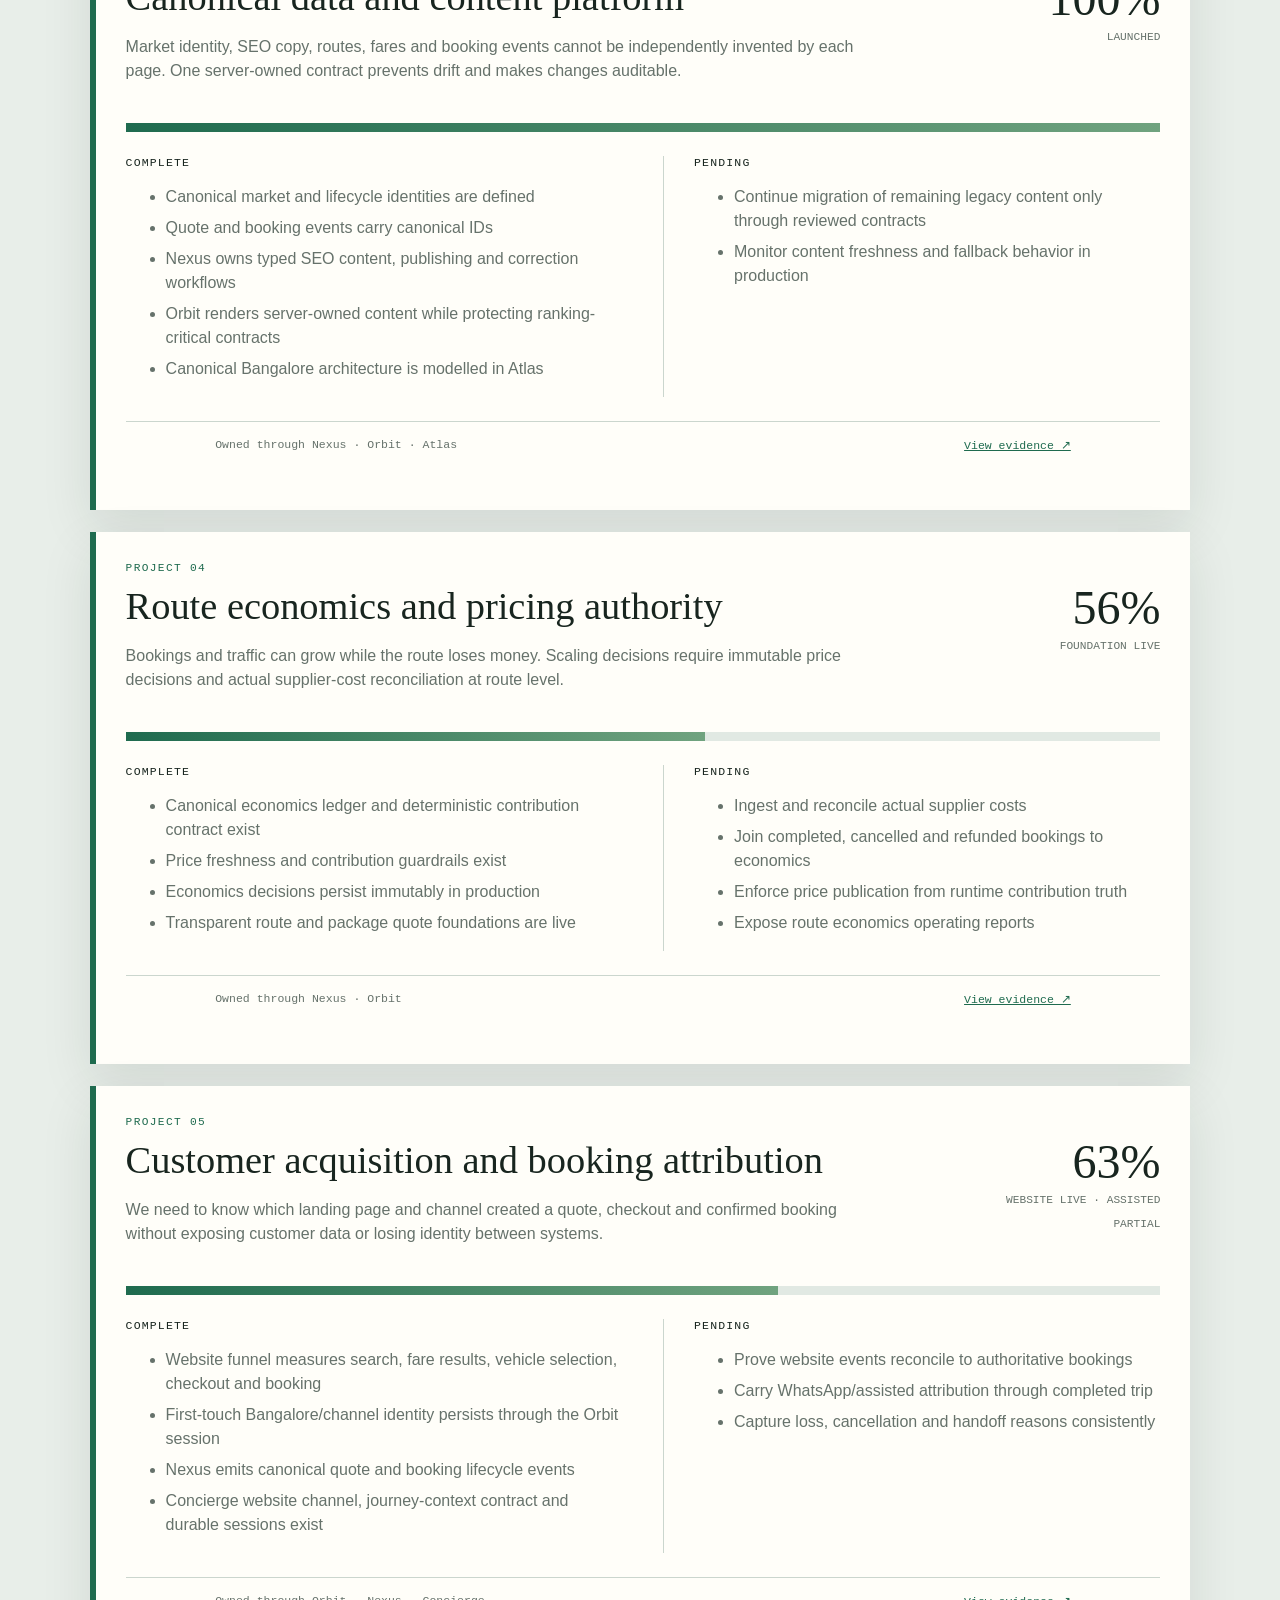
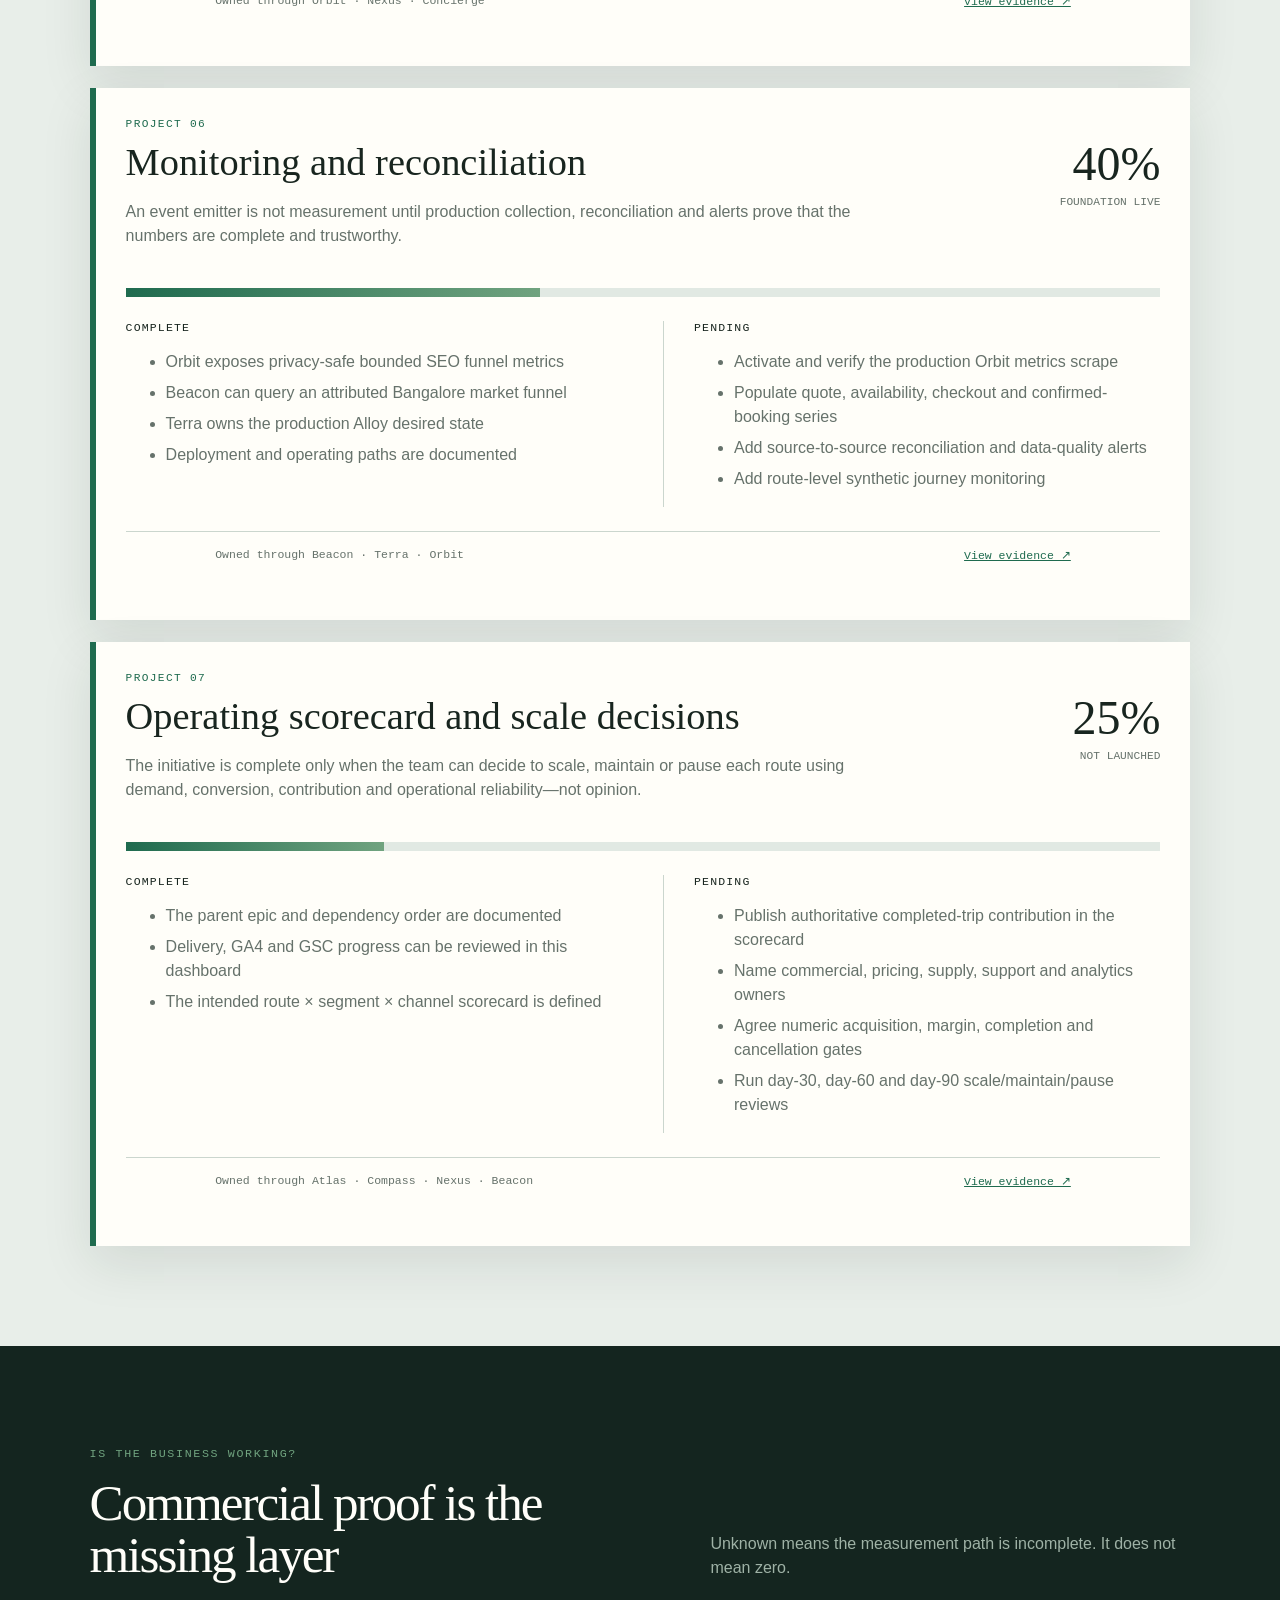
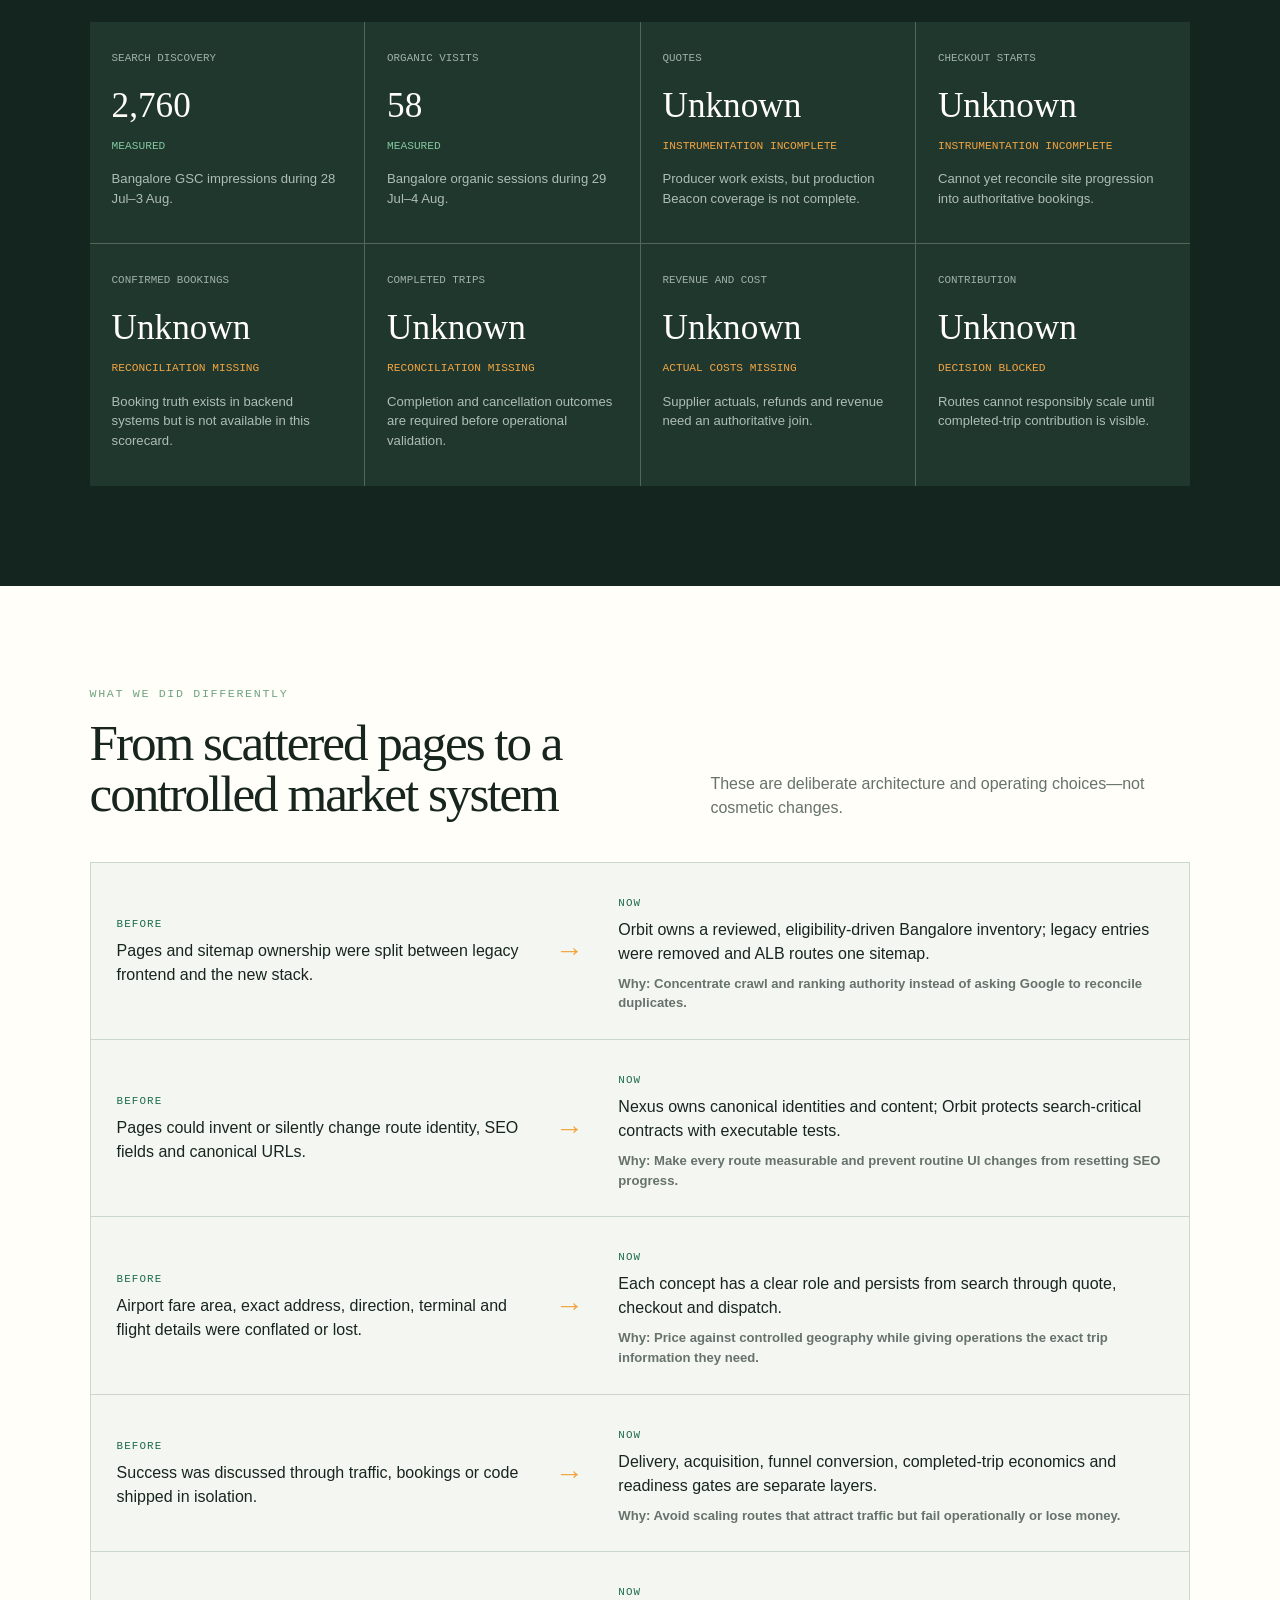
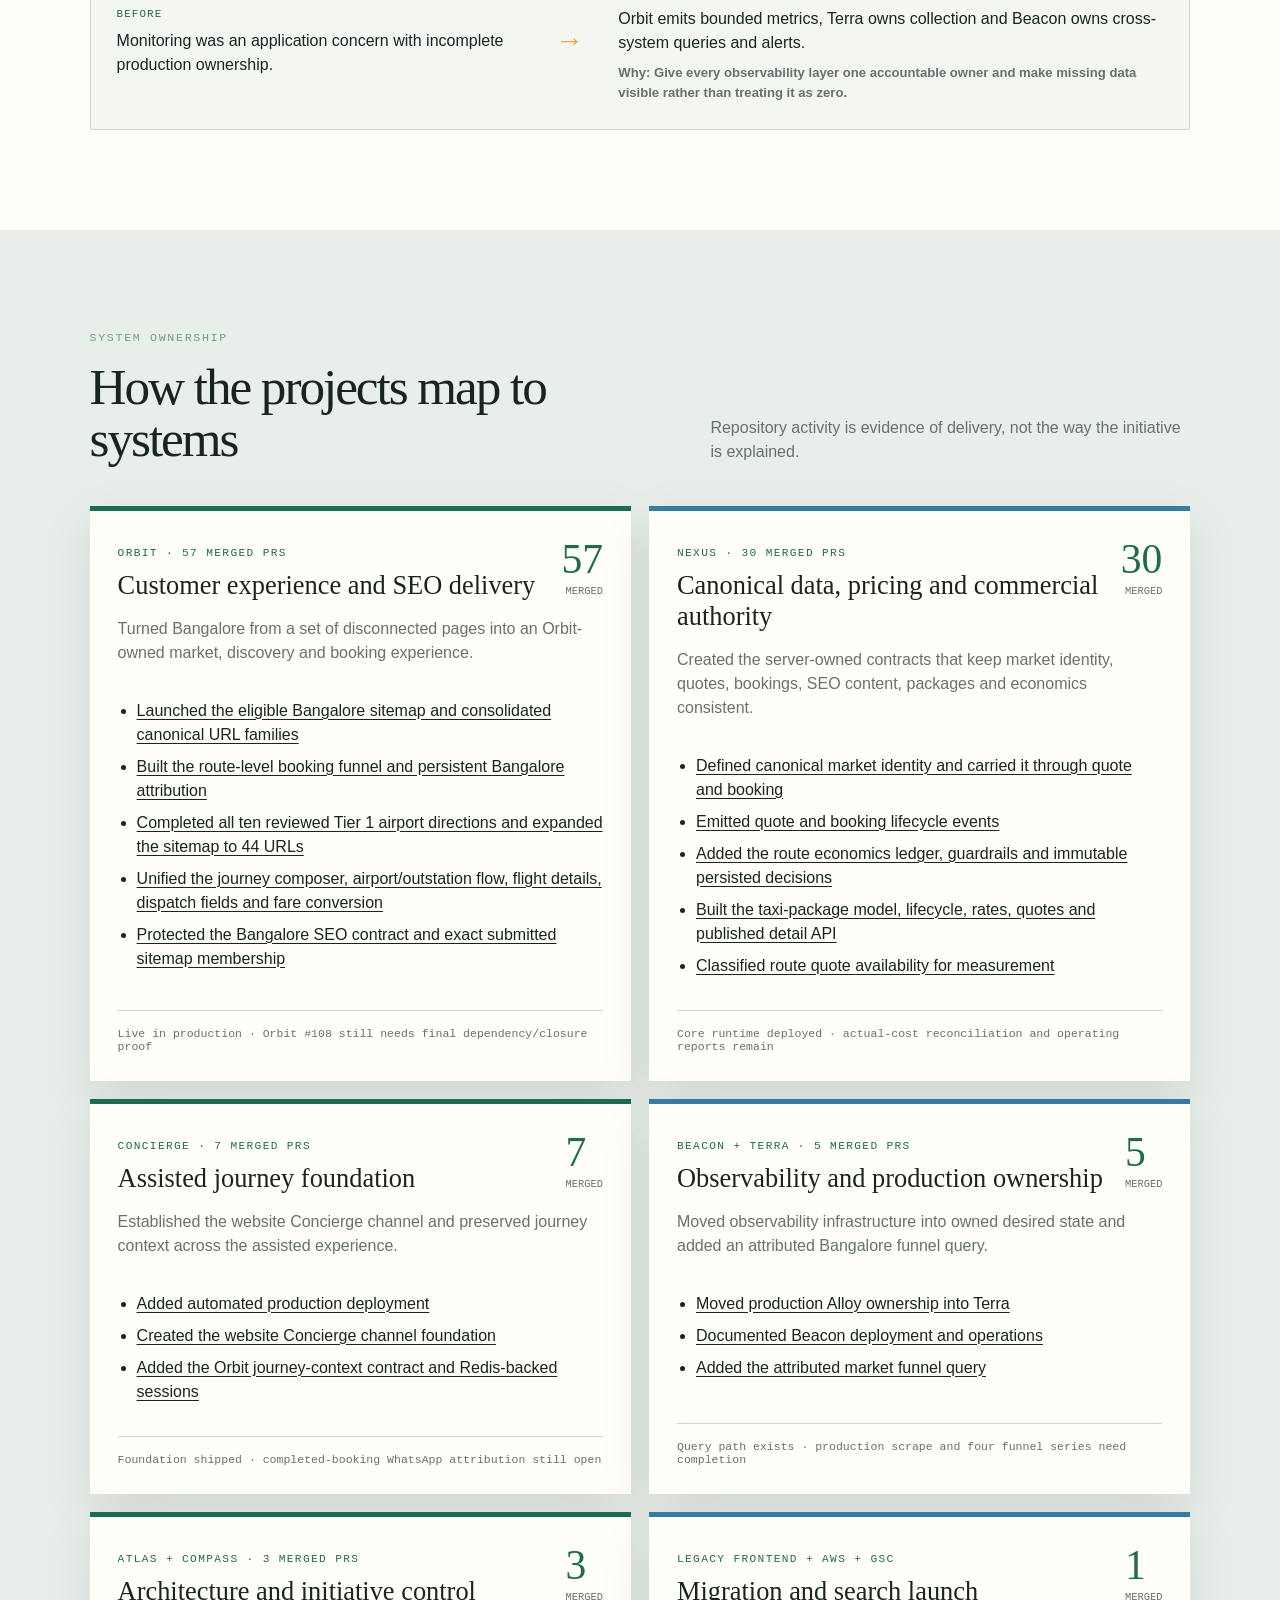
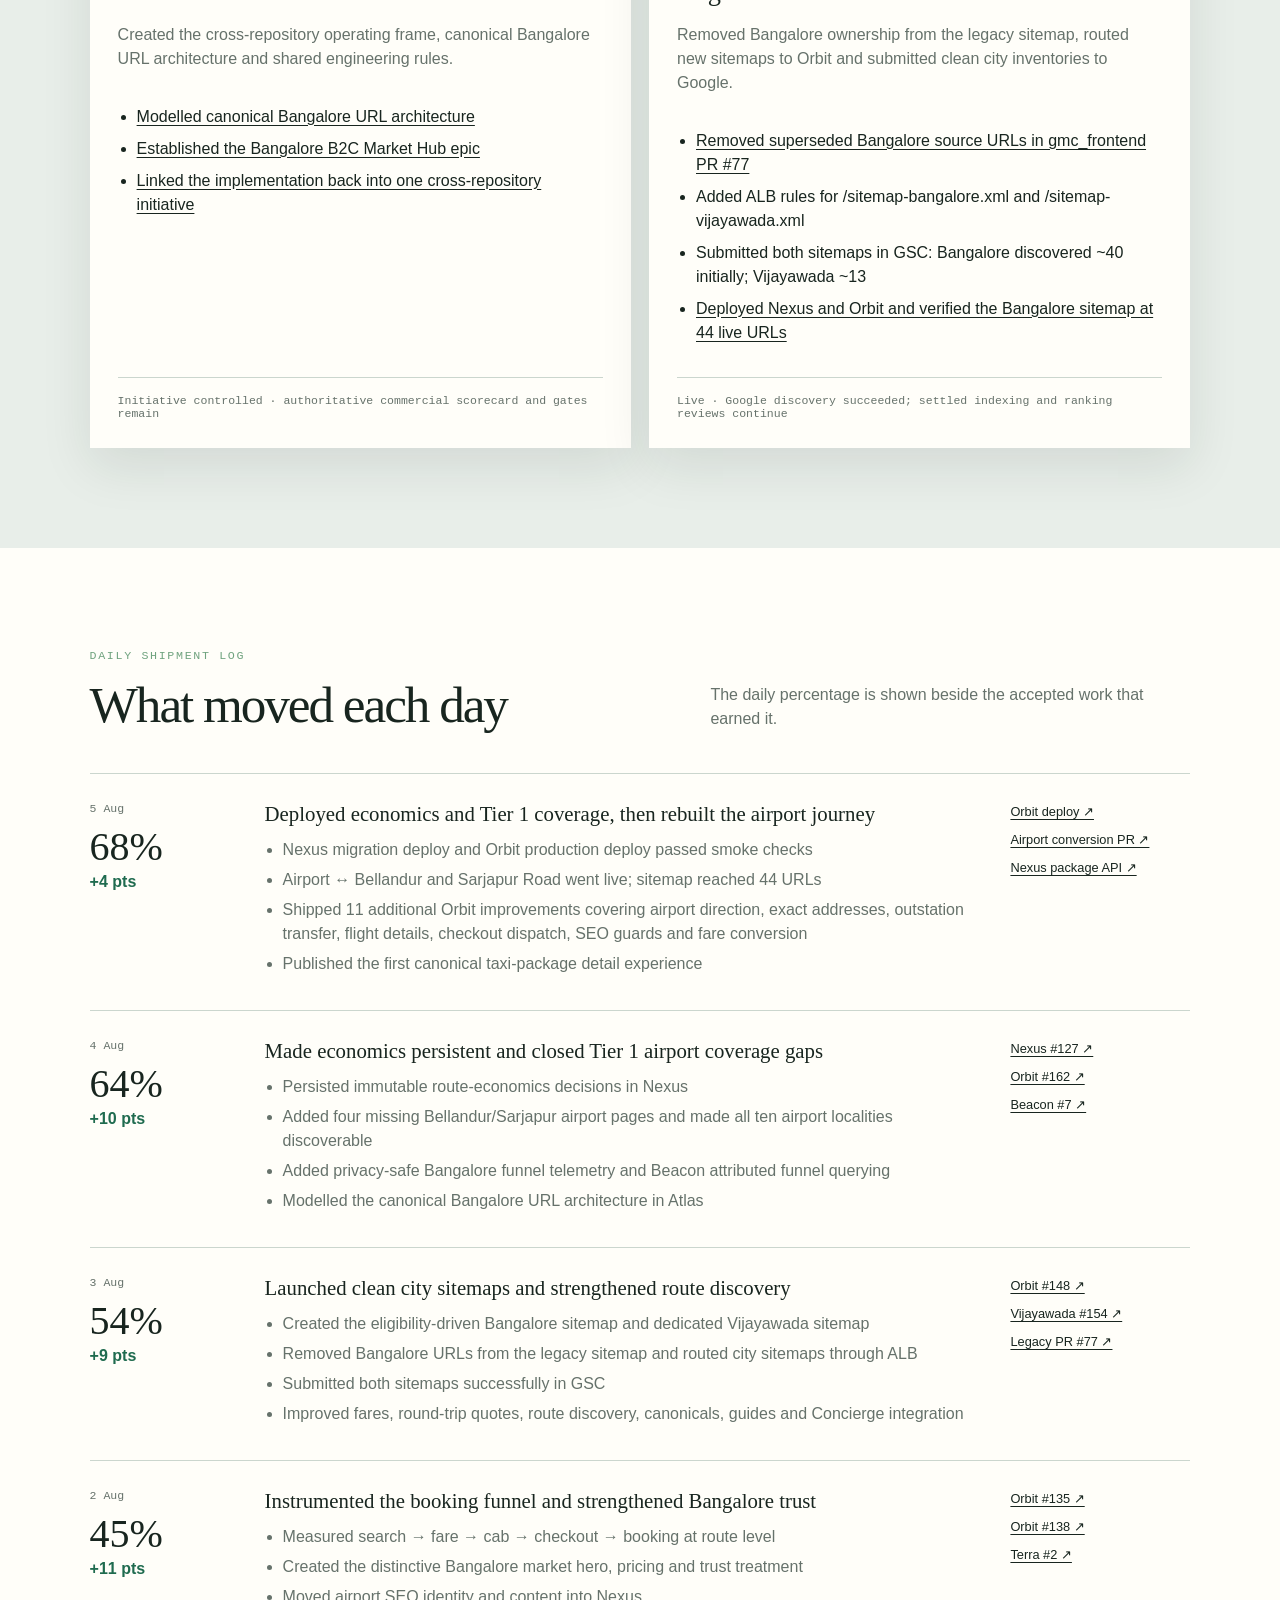
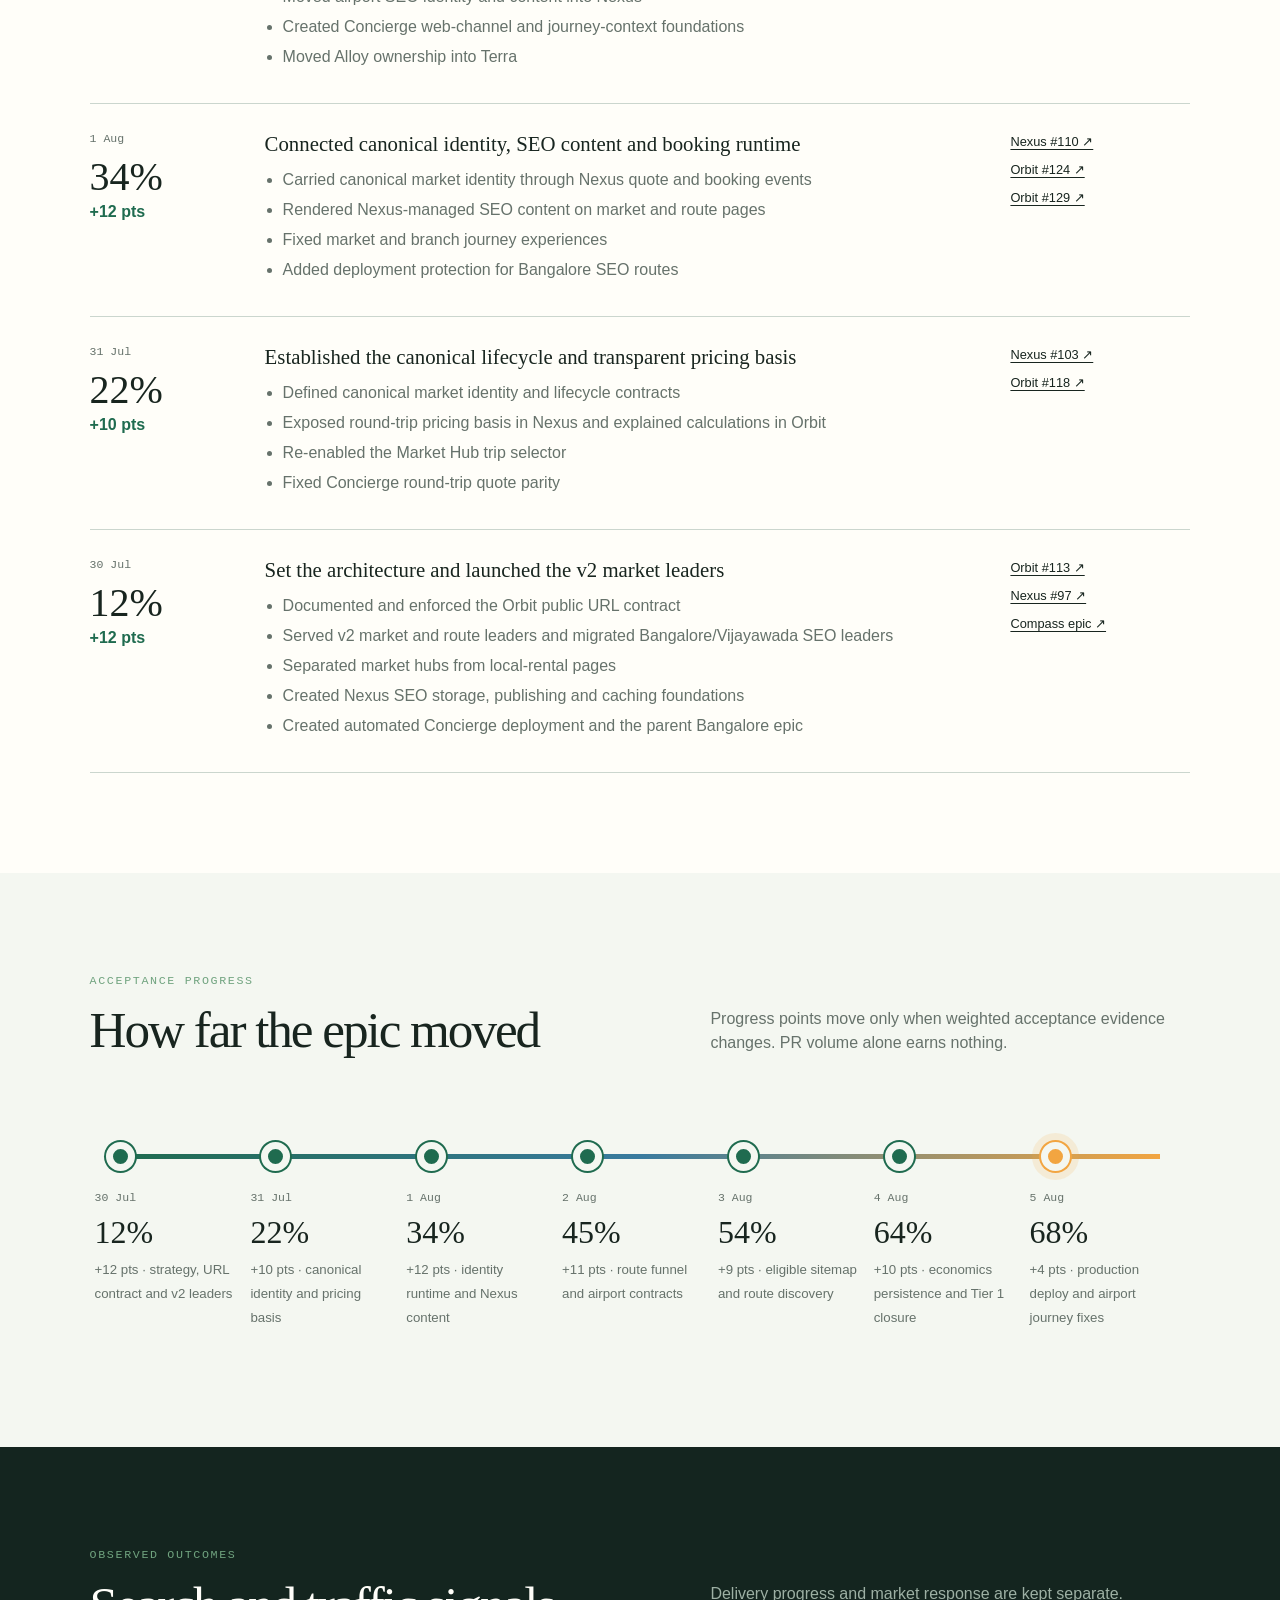
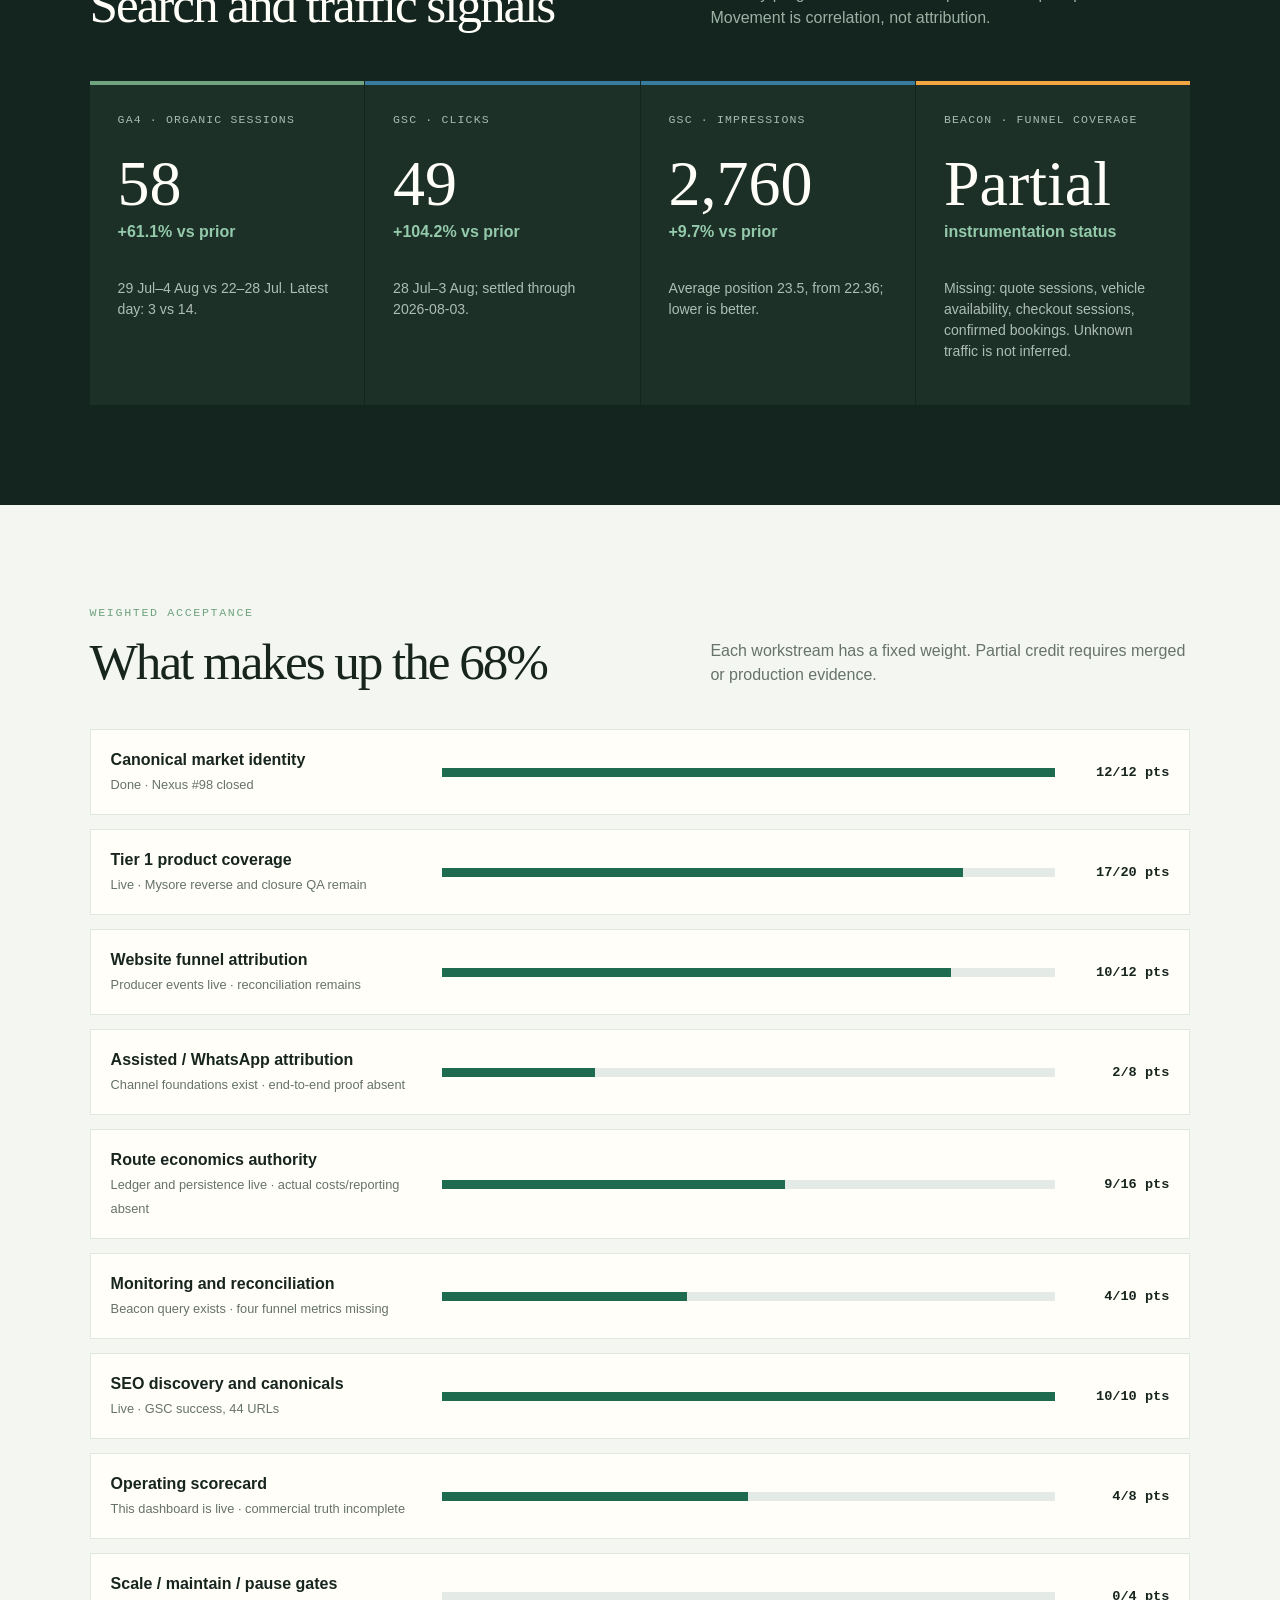
==== commit 790bc0e5: "Add co-founder operating view" ====
--- a/index.html
+++ b/index.html
@@ -28,11 +28,20 @@
         </div>
       </div>
       <div class="delivery-totals" aria-label="Portfolio status">
-        <div><strong id="portfolioCompletion">—</strong><span>portfolio complete</span></div>
-        <div><strong id="launchRate">—</strong><span>projects fully launched</span></div>
-        <div><strong id="foundationRate">—</strong><span>projects with a live foundation</span></div>
-        <p id="launchDefinition"></p>
+        <div class="primary-status"><strong id="portfolioCompletion">—</strong><span>overall initiative complete</span></div>
+        <div><strong id="stageStatus">—</strong><span>current business stage</span></div>
+        <div><strong id="launchCount">—</strong><span>projects fully launched</span></div>
+        <p id="statusTruth"></p>
       </div>
+    </section>
+
+    <section class="executive-section" aria-labelledby="executive-title">
+      <div class="section-head full">
+        <div><p class="kicker">30-second briefing</p><h2 id="executive-title">What a co-founder needs to know</h2></div>
+        <p>Delivery is ahead of commercial measurement. The next milestone is not more pages—it is proving bookings, completion and contribution.</p>
+      </div>
+      <div id="executiveBrief" class="executive-brief"></div>
+      <div class="decision-callout"><small>Decision required now</small><strong id="decisionRequired"></strong><p id="decisionReason"></p></div>
     </section>
 
     <section class="story-section" aria-labelledby="story-title">
@@ -49,7 +58,22 @@
         <div><p class="kicker">Project portfolio</p><h2 id="shipped-title">Seven projects make the strategy real</h2></div>
         <p>Read top to bottom. Each project explains its purpose, what is complete, what remains and whether customers or operators can use it today.</p>
       </div>
+      <div class="portfolio-table-wrap">
+        <table class="portfolio-table">
+          <thead><tr><th>Project</th><th>Why it exists</th><th>Status</th><th>Complete</th><th>Owner</th><th>Target</th><th>Next decision</th></tr></thead>
+          <tbody id="portfolioRows"></tbody>
+        </table>
+      </div>
+      <div class="detail-head"><p class="kicker">Project detail</p><h3>Completed work and remaining work</h3></div>
       <div id="projects" class="projects"></div>
+    </section>
+
+    <section class="commercial-section" aria-labelledby="commercial-title">
+      <div class="section-head full">
+        <div><p class="kicker">Is the business working?</p><h2 id="commercial-title">Commercial proof is the missing layer</h2></div>
+        <p>Unknown means the measurement path is incomplete. It does not mean zero.</p>
+      </div>
+      <div id="businessFunnel" class="business-funnel"></div>
     </section>
 
     <section class="difference-section" aria-labelledby="difference-title">
--- a/styles.css
+++ b/styles.css
@@ -61,10 +61,23 @@
 .delivery-totals { display: grid; gap: 1px; background: rgba(255,255,255,.14); }
 .delivery-totals > div { display: grid; grid-template-columns: 100px 1fr; align-items: baseline; gap: 18px; padding: 20px; background: var(--asphalt-2); }
 .delivery-totals strong { color: var(--airport); font: 500 3.3rem/1 Georgia, serif; }
+.delivery-totals .primary-status strong { font-size: 4.4rem; }
 .delivery-totals span { color: #d4dfd8; font-size: .85rem; }
 .delivery-totals p { margin: 0; padding: 20px; color: #b8c8be; background: var(--asphalt-2); font-size: .82rem; }
 .delivery-totals a { color: var(--white); }
-.rail-section, .story-section, .shipped-section, .difference-section, .repo-section, .daily-work-section, .signal-grid, .scorecard, .two-column, .action-section, .evidence-section { padding: clamp(58px, 8vw, 100px) clamp(20px, 7vw, 110px); }
+.rail-section, .executive-section, .story-section, .shipped-section, .commercial-section, .difference-section, .repo-section, .daily-work-section, .signal-grid, .scorecard, .two-column, .action-section, .evidence-section { padding: clamp(58px, 8vw, 100px) clamp(20px, 7vw, 110px); }
+.executive-section { background: var(--white); }
+.executive-brief { display: grid; grid-template-columns: repeat(4,1fr); gap: 12px; }
+.brief-card { min-height: 220px; padding: 24px; border-top: 5px solid var(--garden); background: var(--paper); }
+.brief-card.warning { border-color: var(--airport); }
+.brief-card.risk { border-color: var(--danger); }
+.brief-card small { color: var(--muted); font: .68rem ui-monospace, monospace; letter-spacing: .09em; text-transform: uppercase; }
+.brief-card strong { display: block; margin: 20px 0 12px; font: 500 1.8rem/1.05 Georgia, serif; }
+.brief-card p { margin: 0; color: var(--muted); font-size: .86rem; }
+.decision-callout { display: grid; grid-template-columns: 150px minmax(260px,.75fr) 1fr; gap: 28px; align-items: center; margin-top: 18px; padding: 24px; color: var(--white); background: var(--asphalt); border-left: 6px solid var(--airport); }
+.decision-callout small { color: var(--airport); font: .68rem ui-monospace, monospace; text-transform: uppercase; letter-spacing: .09em; }
+.decision-callout strong { font: 500 1.35rem Georgia, serif; }
+.decision-callout p { margin: 0; color: #b9c9bf; font-size: .86rem; }
 .story-section { color: var(--white); background: var(--asphalt-2); }
 .story-intro { display: grid; grid-template-columns: minmax(260px,.7fr) minmax(320px,1fr); gap: 60px; align-items: end; }
 .story-intro h2 { margin: 0; font-size: clamp(2.8rem,6vw,6.2rem); line-height: .9; letter-spacing: -.05em; }
@@ -76,6 +89,16 @@
 .strategy-chain strong { display: block; margin: 10px 0; font: 500 1.25rem Georgia, serif; }
 .strategy-chain p { margin: 0; color: #aebfb5; font-size: .84rem; }
 .shipped-section { background: #e8eee9; }
+.portfolio-table-wrap { overflow-x: auto; margin-bottom: 58px; background: var(--white); box-shadow: var(--shadow); }
+.portfolio-table { min-width: 1050px; }
+.portfolio-table th { padding: 14px 12px; color: #d7e2dc; background: var(--asphalt); }
+.portfolio-table td { padding: 16px 12px; text-align: left; }
+.portfolio-table td:nth-child(4) { font: 700 .9rem ui-monospace, monospace; }
+.status-pill { display: inline-block; padding: 5px 8px; color: var(--asphalt); background: #dbe8df; font: .65rem ui-monospace, monospace; white-space: nowrap; text-transform: uppercase; }
+.status-pill.validating, .status-pill.foundation { background: #f7dfba; }
+.status-pill.not-launched { color: var(--white); background: var(--danger); }
+.detail-head { margin-bottom: 22px; }
+.detail-head h3 { margin: 0; font: 500 2rem Georgia, serif; }
 .projects { display: grid; gap: 22px; }
 .project-card { padding: 30px; background: var(--white); border-left: 6px solid var(--garden); box-shadow: var(--shadow); }
 .project-index { color: var(--garden); font: .7rem ui-monospace, monospace; letter-spacing: .12em; text-transform: uppercase; }
@@ -94,6 +117,15 @@
 .project-card > footer { display: flex; justify-content: space-between; gap: 20px; margin-top: 24px; padding-top: 16px; color: var(--muted); background: none; border-top: 1px solid var(--line); font: .72rem ui-monospace, monospace; }
 .project-card > footer a { color: var(--garden); }
 .difference-section { background: var(--white); }
+.commercial-section { color: var(--white); background: var(--asphalt); }
+.commercial-section .section-head > p { color: #9fb2a6; }
+.business-funnel { display: grid; grid-template-columns: repeat(4,1fr); gap: 1px; background: #52665c; }
+.funnel-metric { min-height: 210px; padding: 22px; background: var(--asphalt-2); }
+.funnel-metric small { color: #9fb2a6; font: .68rem ui-monospace, monospace; text-transform: uppercase; }
+.funnel-metric strong { display: block; margin: 18px 0 6px; font: 500 2.2rem Georgia, serif; }
+.funnel-metric > span { color: #83c69e; font: .7rem ui-monospace, monospace; text-transform: uppercase; }
+.funnel-metric.unknown > span { color: var(--airport); }
+.funnel-metric p { color: #afbeb5; font-size: .82rem; }
 .differences { display: grid; gap: 1px; background: var(--line); border: 1px solid var(--line); }
 .differences article { display: grid; grid-template-columns: 1fr 50px 1.35fr; gap: 24px; align-items: center; padding: 26px; background: var(--paper); }
 .differences article > span { color: var(--airport); font-size: 1.8rem; text-align: center; }
@@ -180,11 +212,14 @@
 footer { display: flex; justify-content: space-between; gap: 30px; padding: 28px clamp(20px, 7vw, 110px); color: #acbbb2; background: var(--asphalt); font-size: .8rem; }
 footer a { color: var(--white); }
 :focus-visible { outline: 3px solid var(--airport); outline-offset: 4px; }
+.portfolio-table td:not(:first-child), .portfolio-table th:not(:first-child) { text-align: left; }
 
 @media (max-width: 900px) {
   .hero { grid-template-columns: 1fr; }
   .delivery-totals { max-width: 500px; }
   .story-intro { grid-template-columns: 1fr; }
+  .executive-brief, .business-funnel { grid-template-columns: 1fr 1fr; }
+  .decision-callout { grid-template-columns: 1fr; }
   .strategy-chain { grid-template-columns: 1fr; border-top: 0; border-left: 1px solid #567065; }
   .strategy-chain article { padding: 0 0 30px 24px; }
   .strategy-chain article:not(:last-child)::after { content: "↓"; top: auto; right: auto; bottom: 4px; left: 24px; }
@@ -208,6 +243,7 @@
   .work-day { grid-template-columns: 1fr; }
   .work-day-proof { grid-column: 1; }
   .differences article { grid-template-columns: 1fr; }
+  .executive-brief, .business-funnel { grid-template-columns: 1fr; }
   .differences article > span { text-align: left; transform: rotate(90deg); transform-origin: left; }
   .project-card > footer { flex-direction: column; }
   footer { flex-direction: column; }
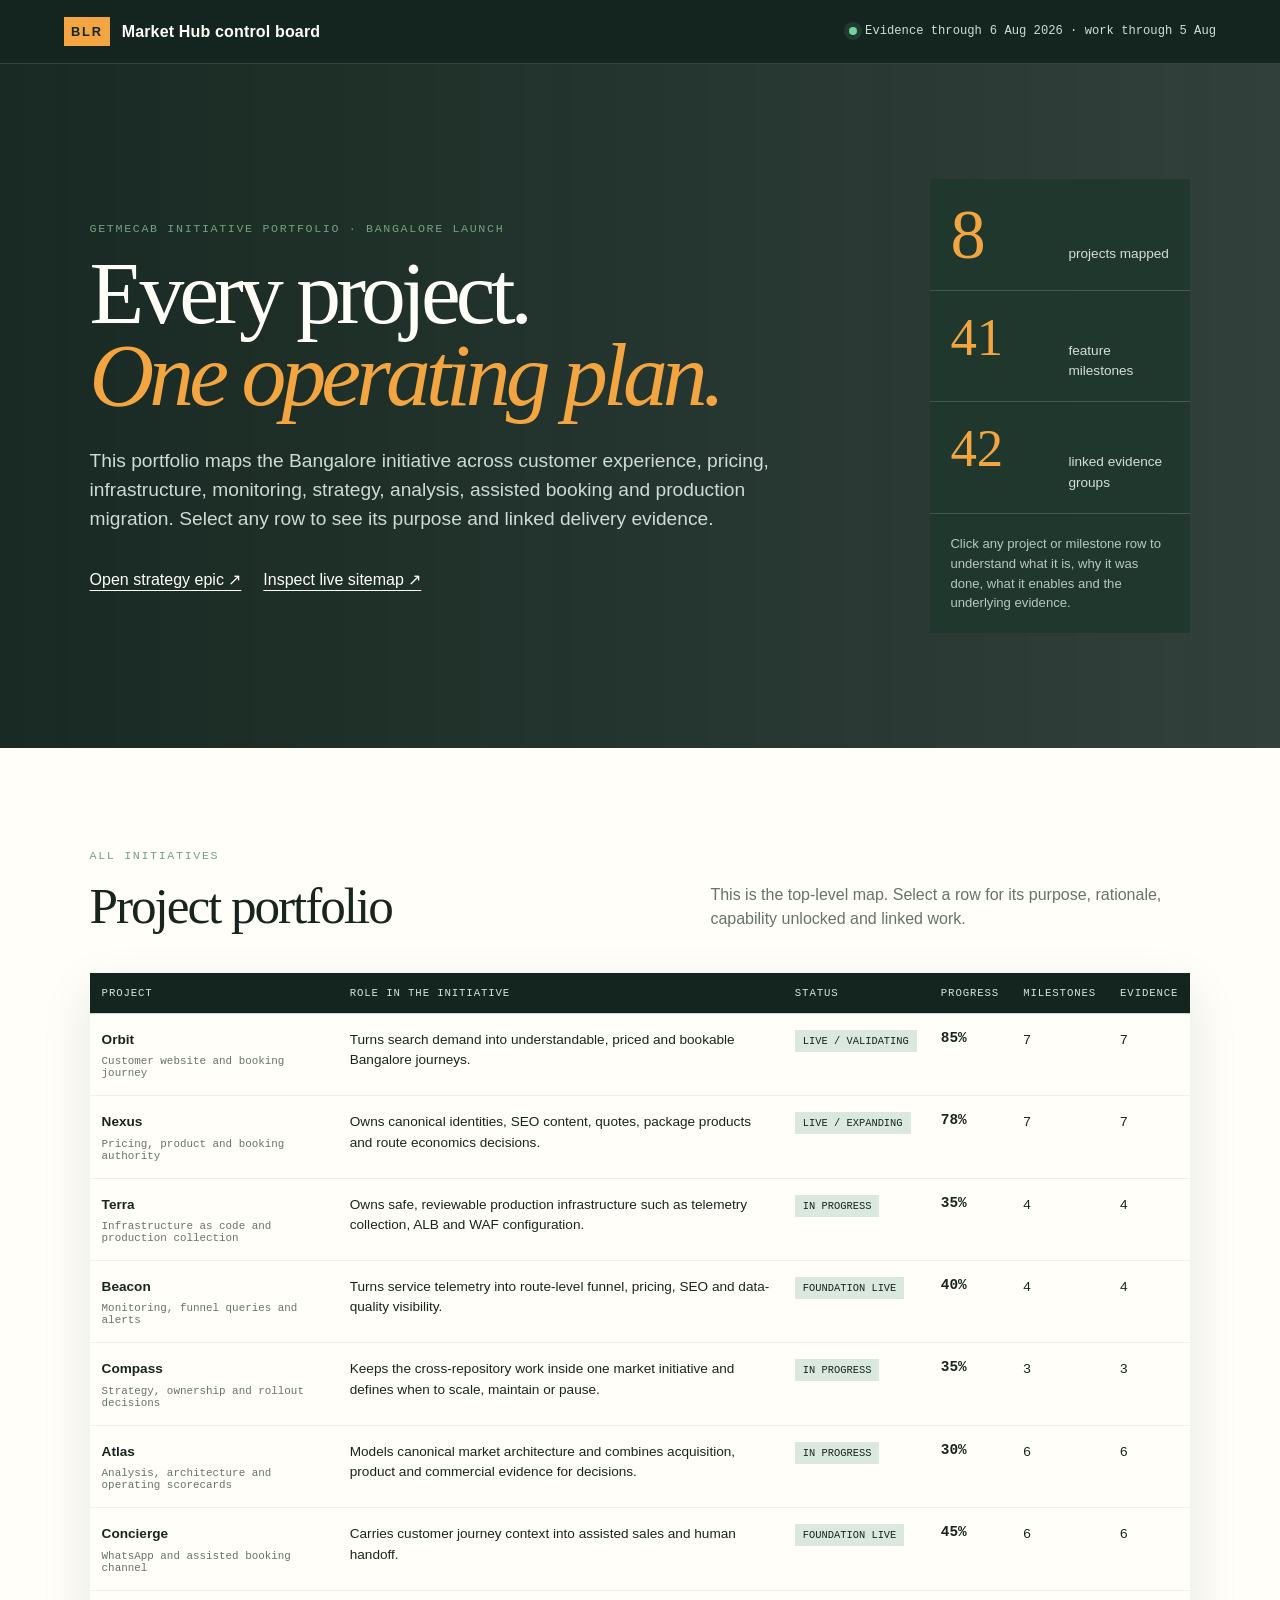
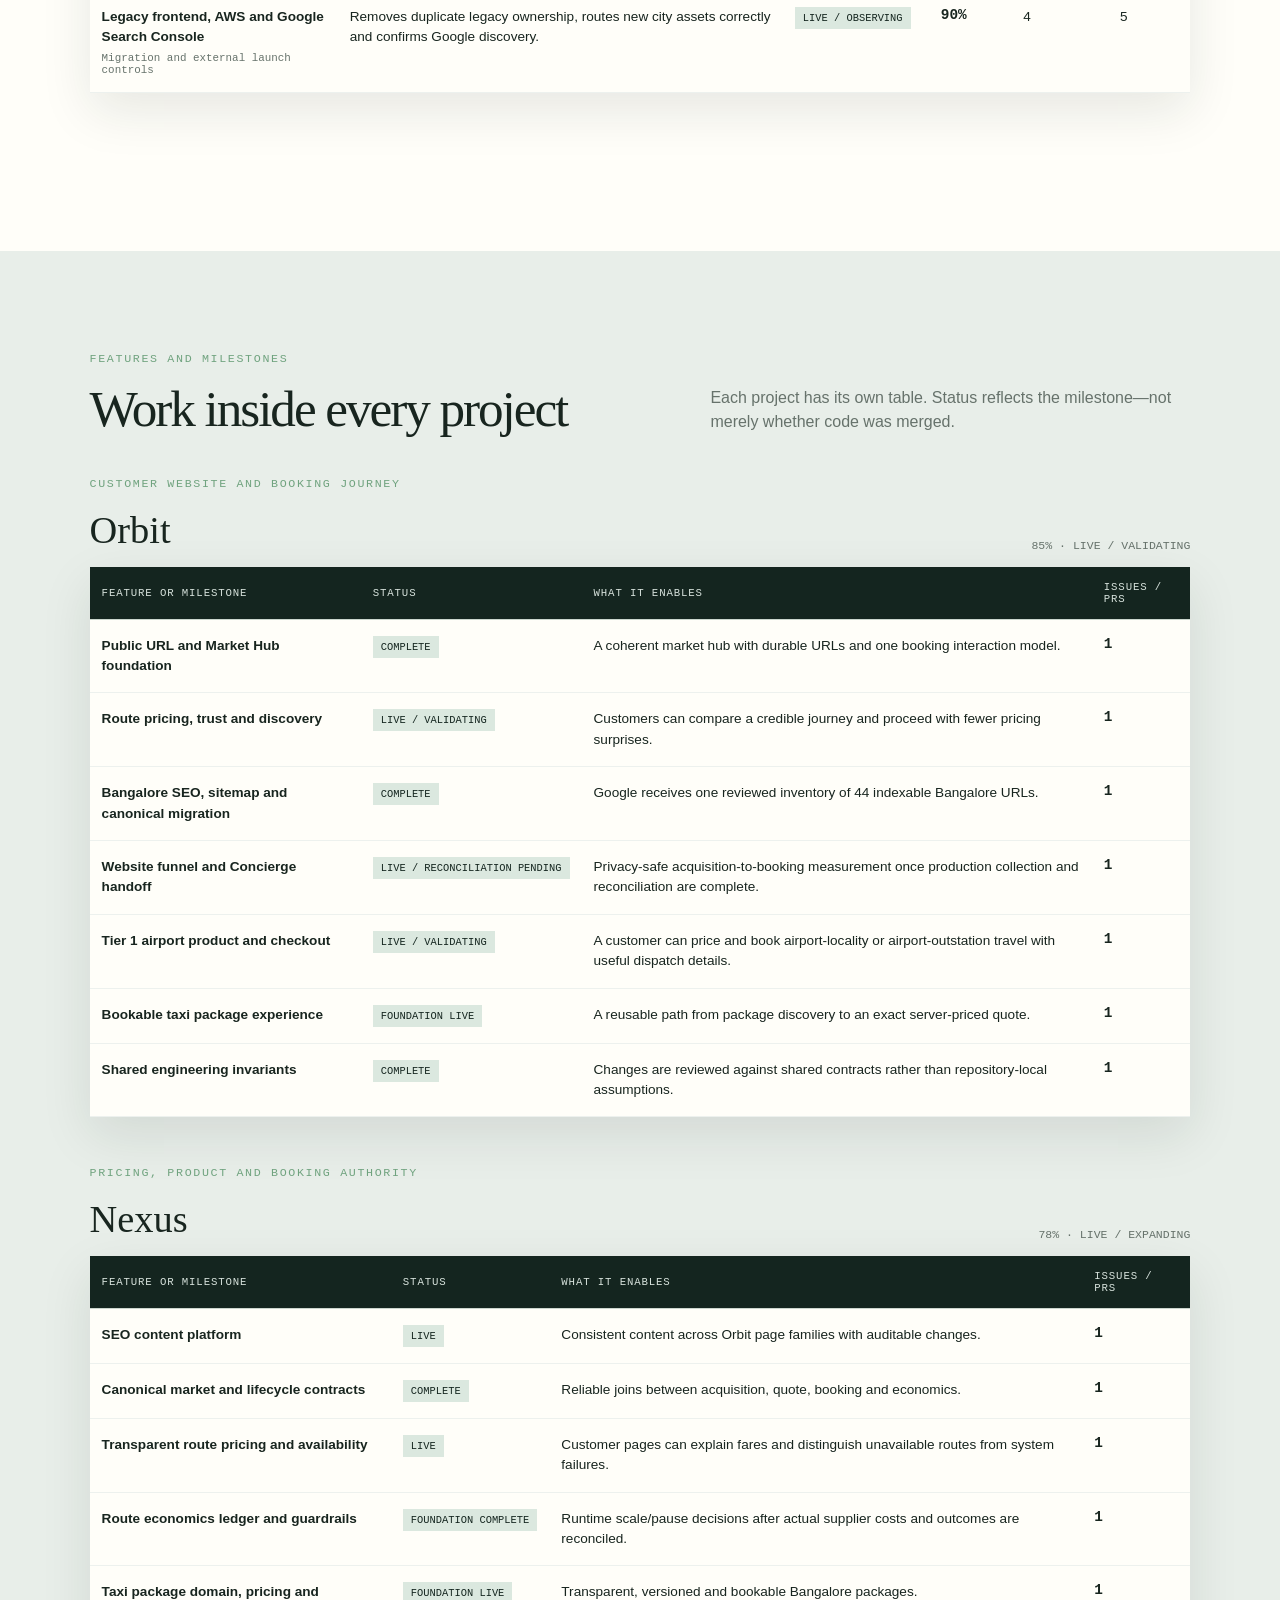
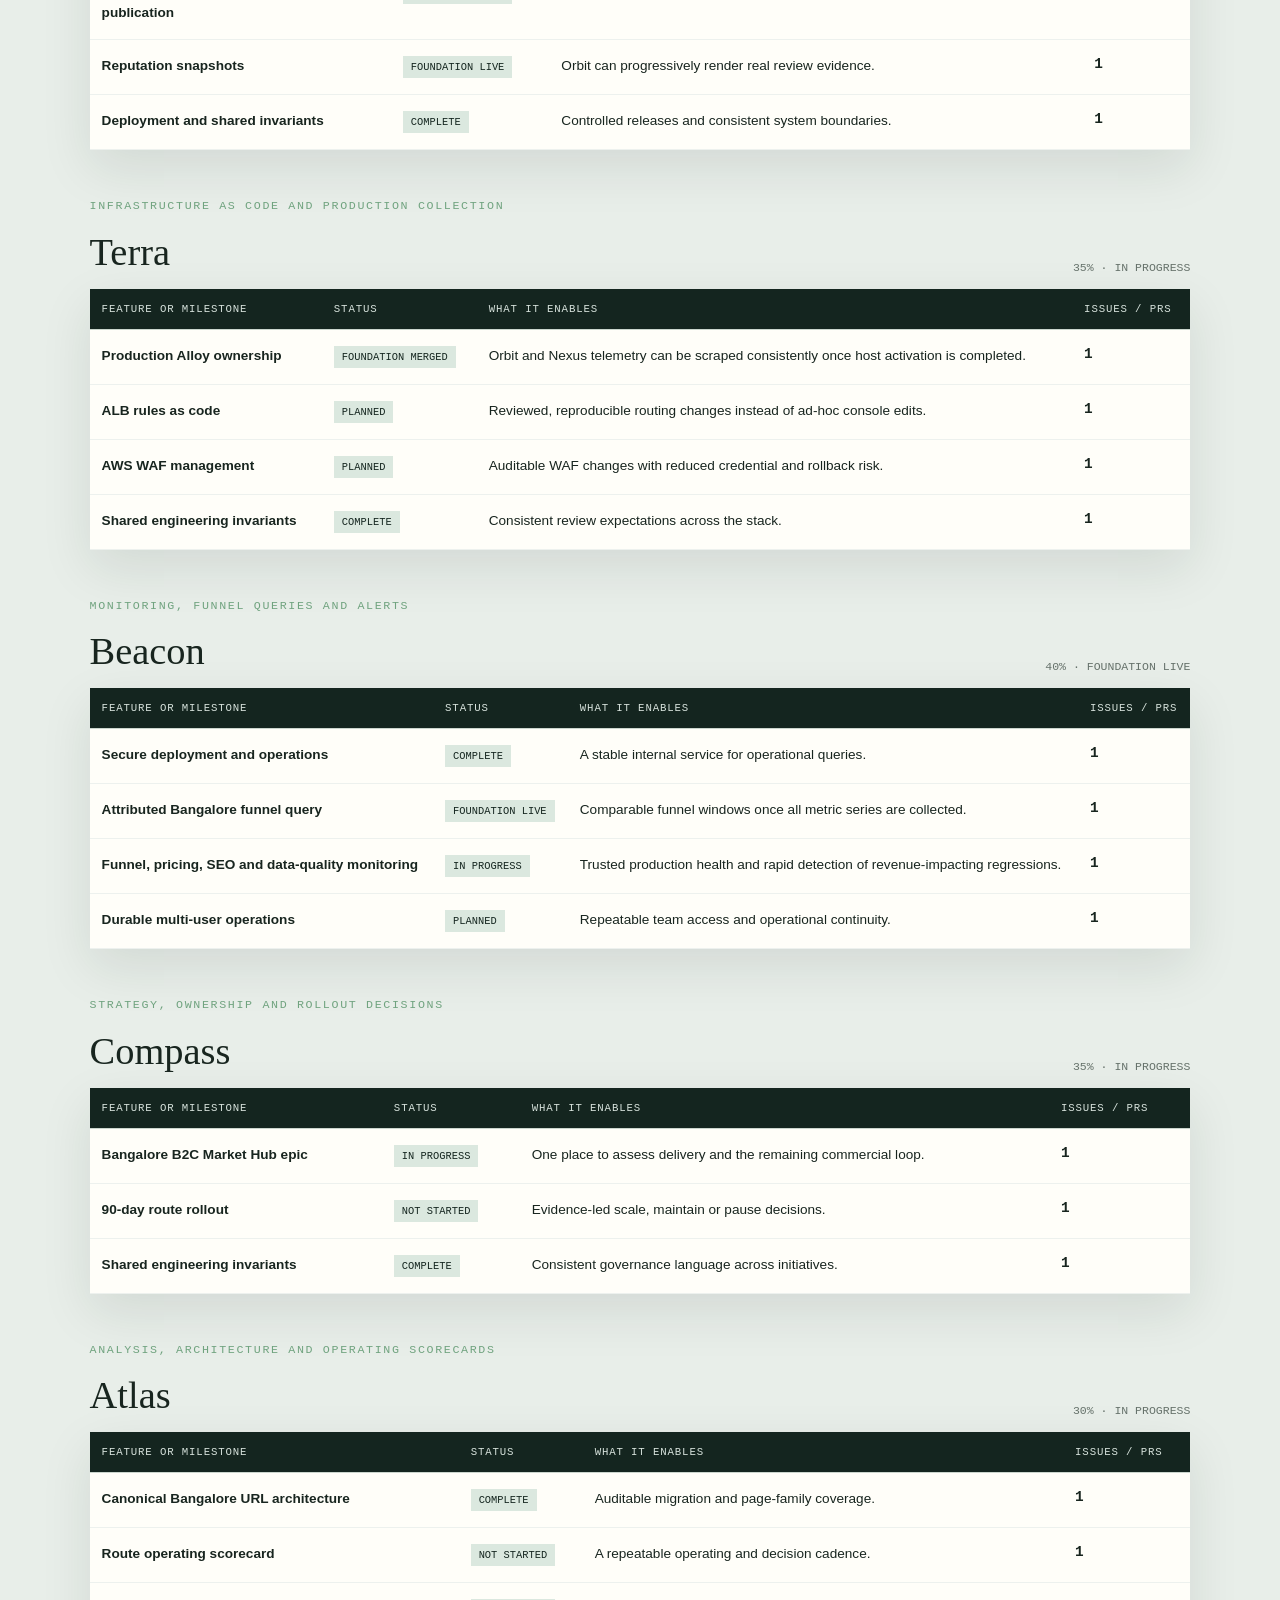
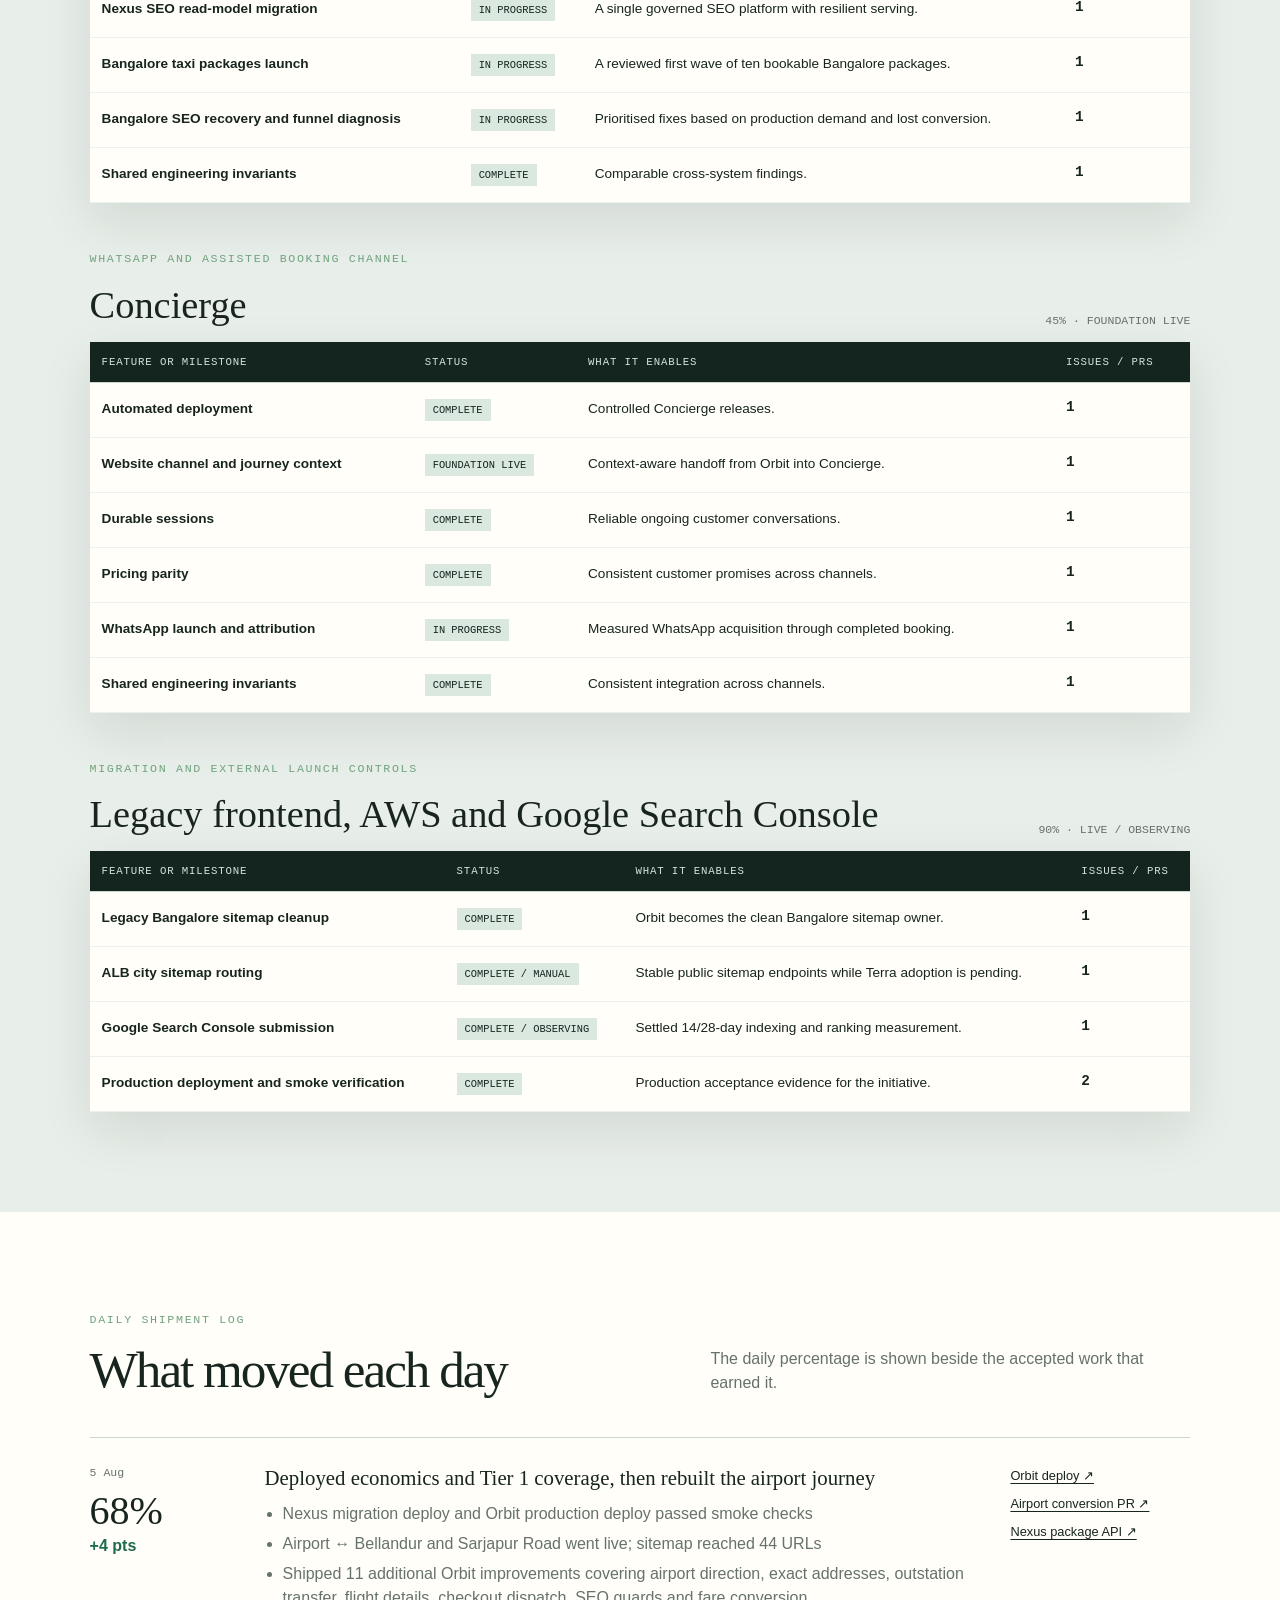
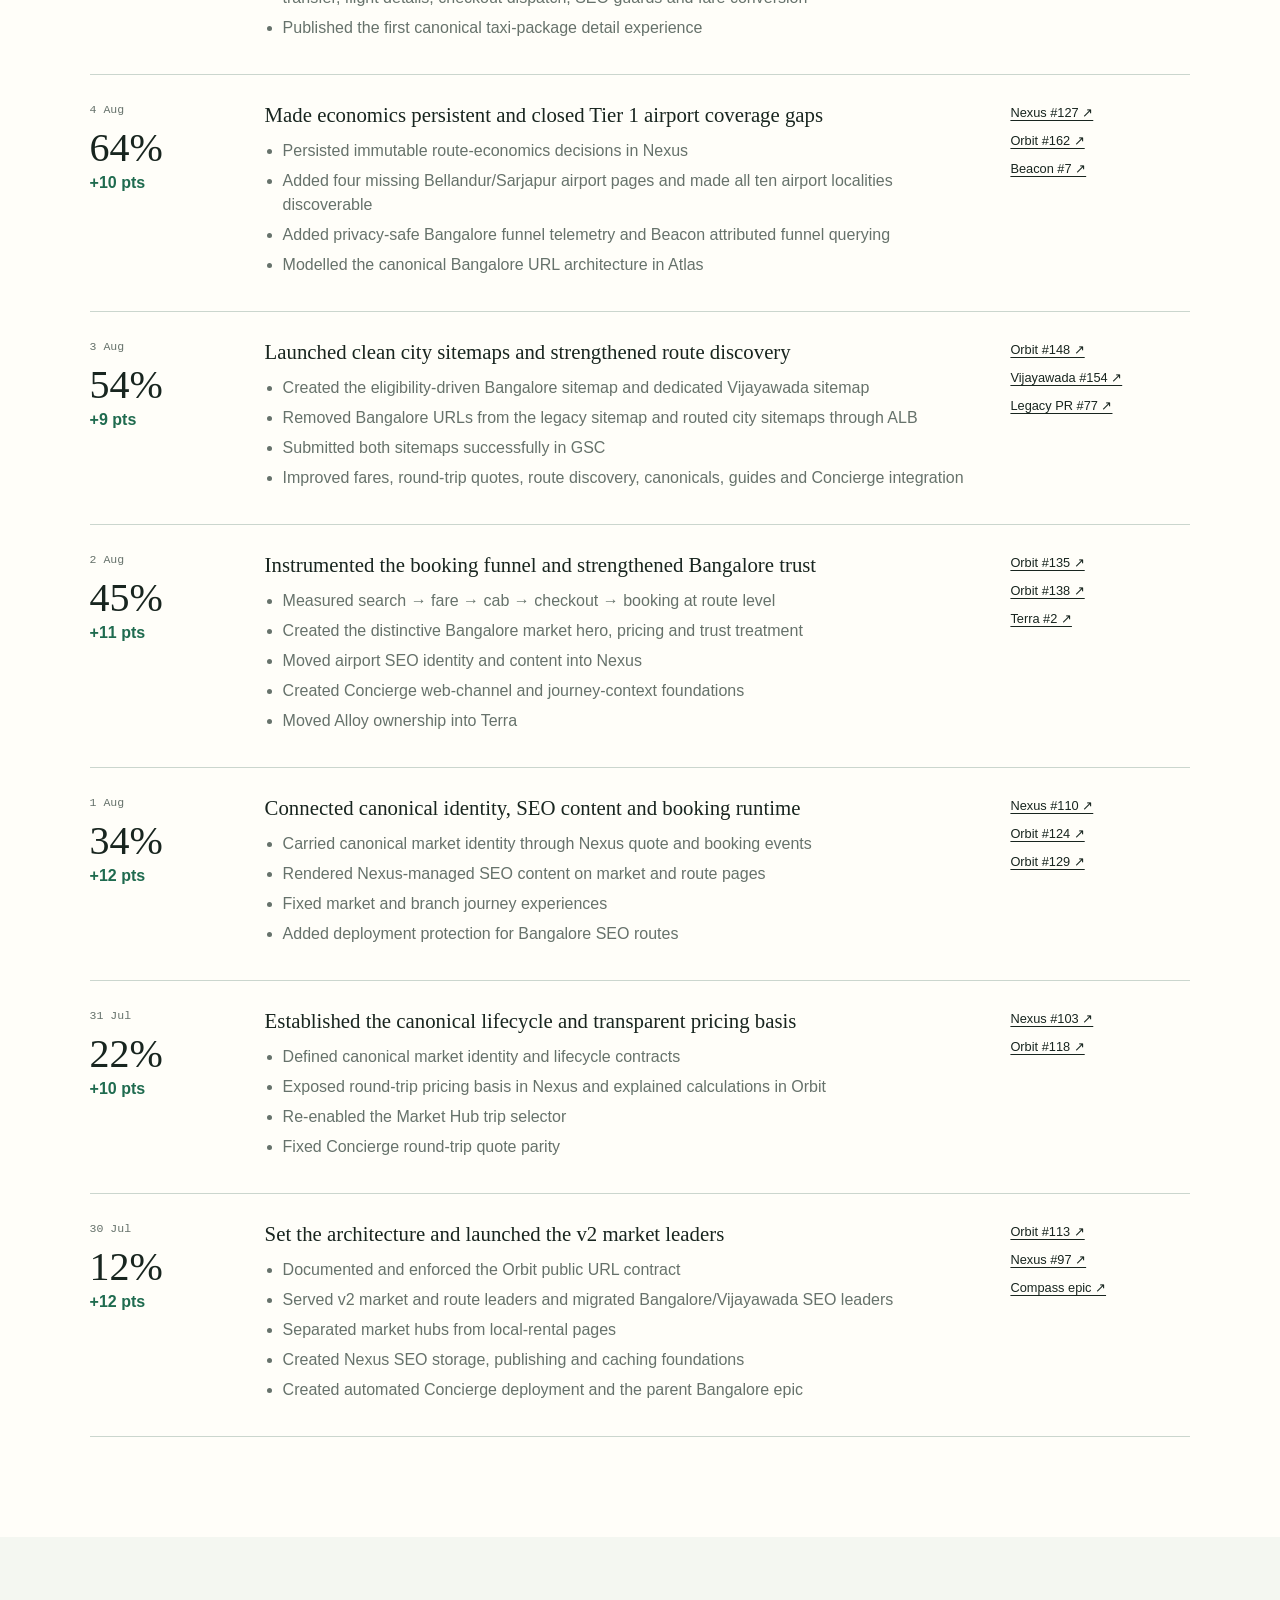
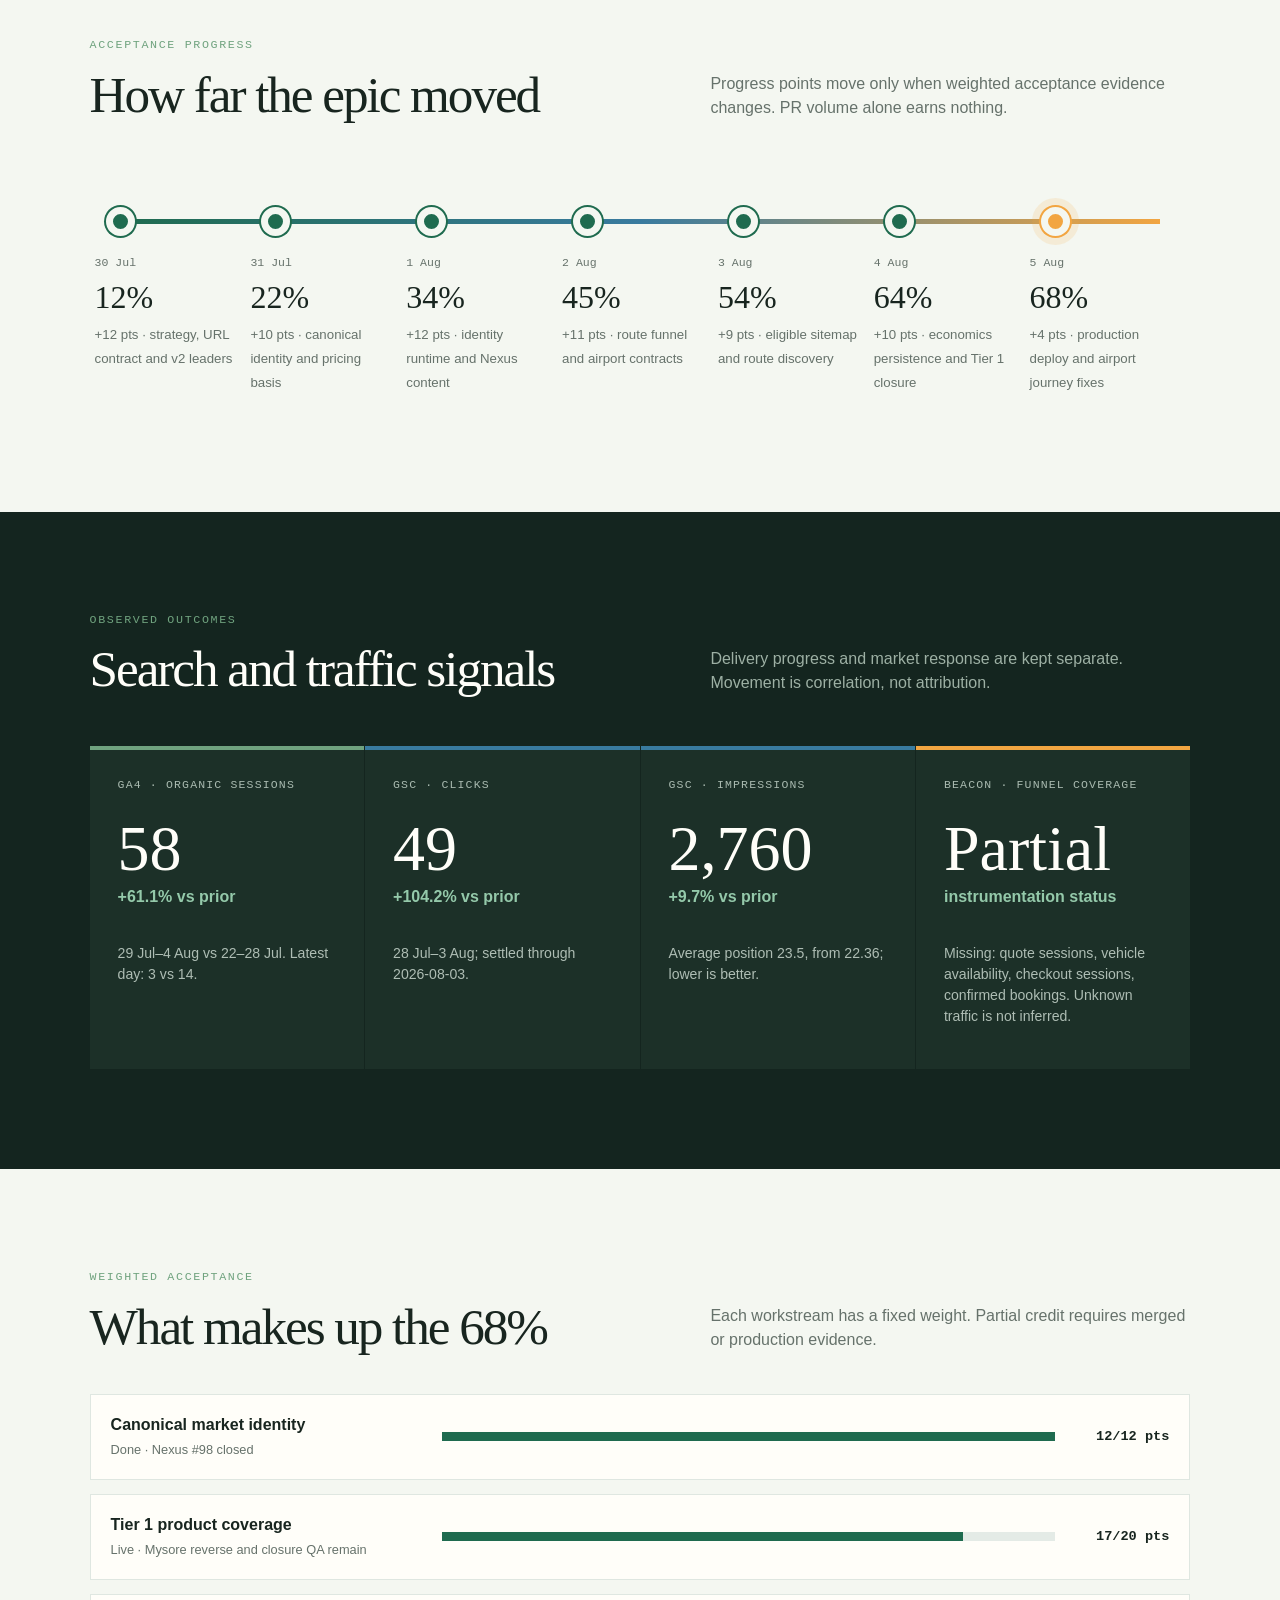
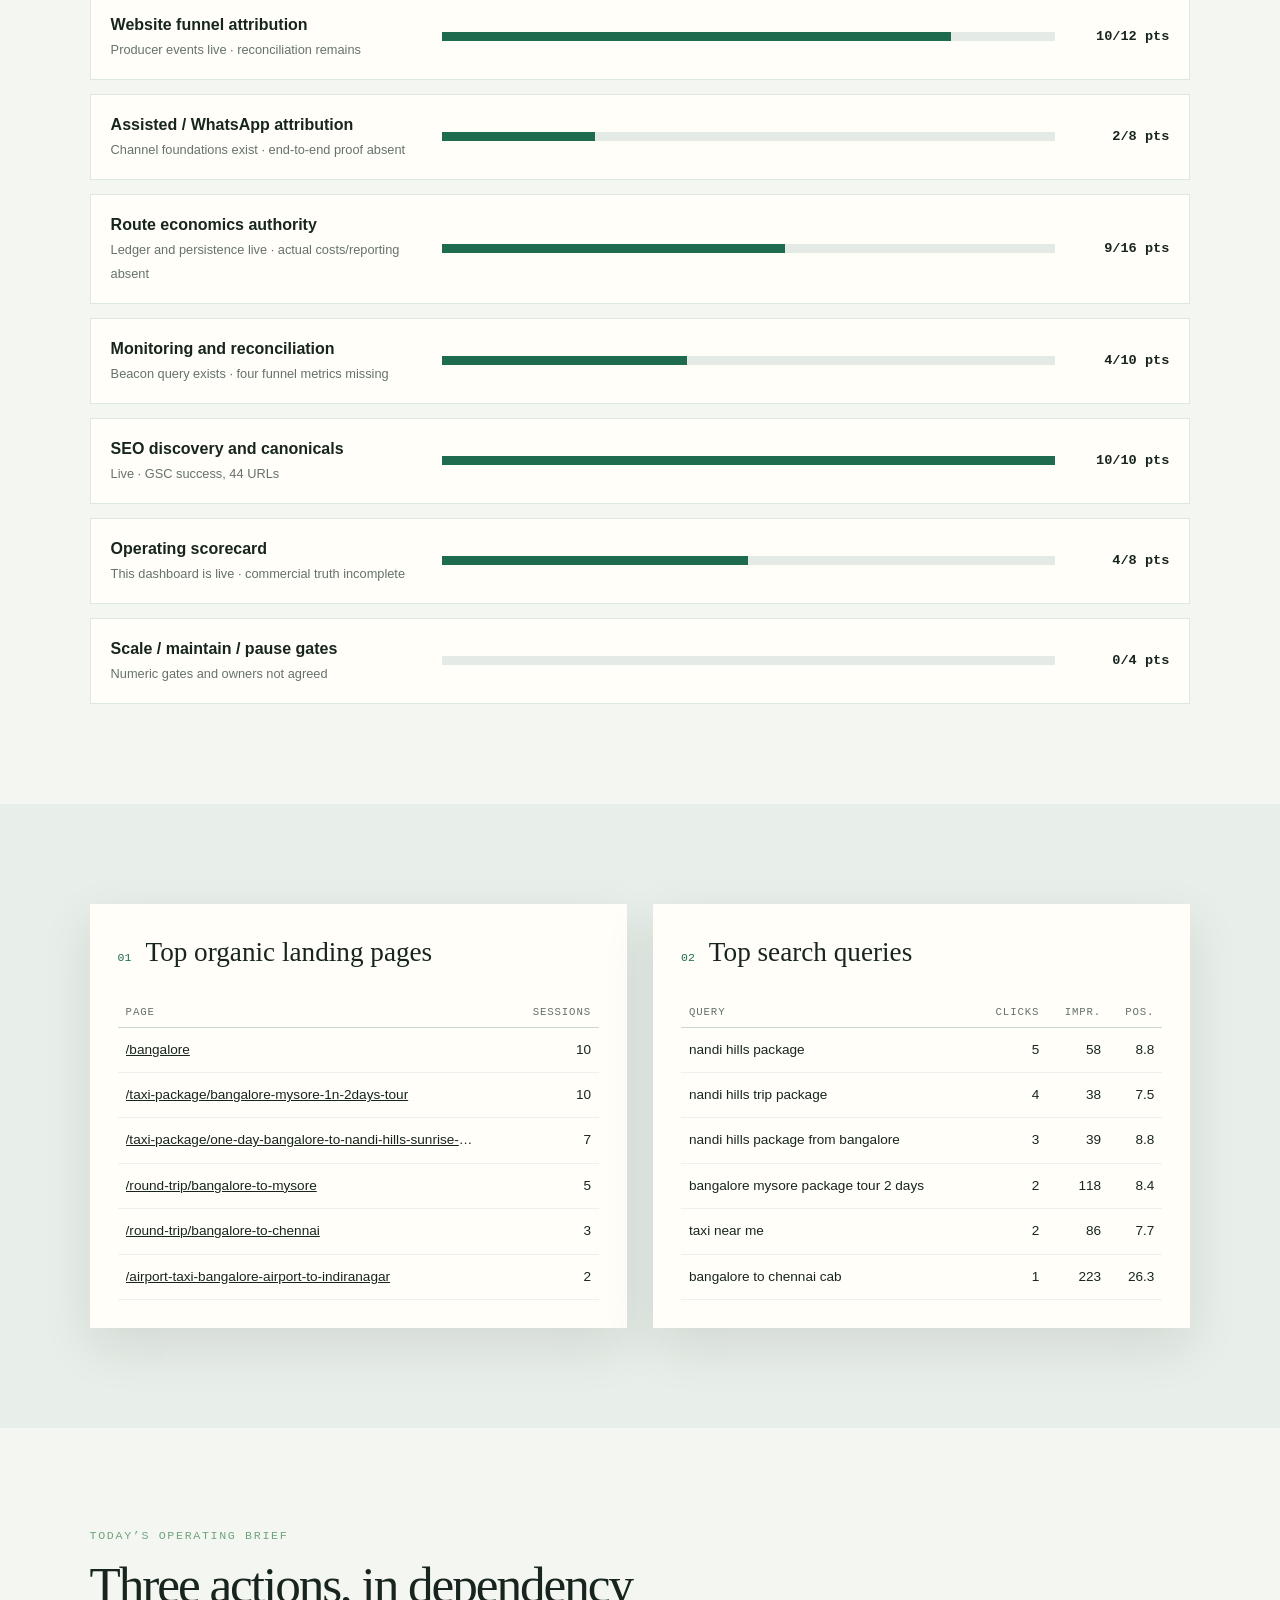
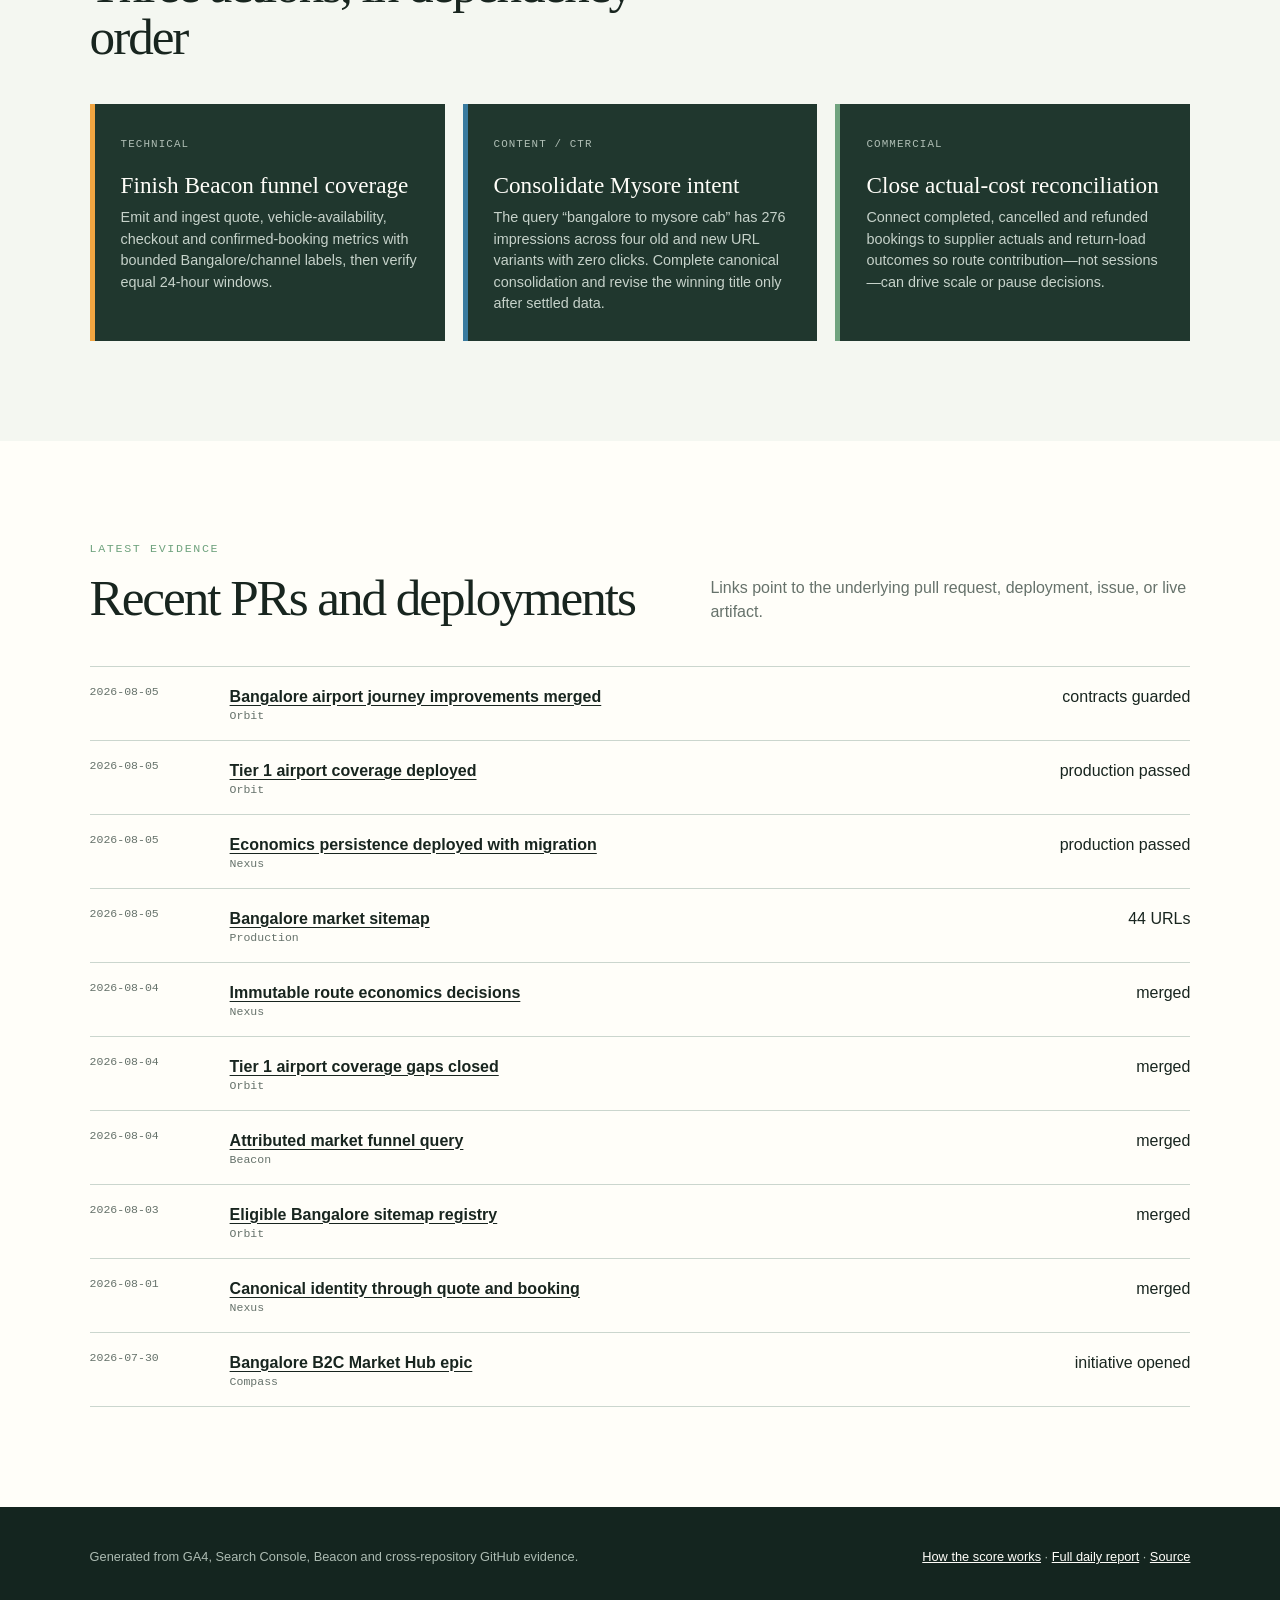
==== commit 4922a49b: "Map initiatives to clickable project milestones" ====
--- a/index.html
+++ b/index.html
@@ -19,78 +19,39 @@
   <main id="top">
     <section class="hero">
       <div class="hero-copy">
-        <p class="kicker">Bangalore B2C market initiative · executive walkthrough</p>
-        <h1>Build one measurable,<br><em>profitable city business.</em></h1>
+        <p class="kicker">GetMeCab initiative portfolio · Bangalore launch</p>
+        <h1>Every project.<br><em>One operating plan.</em></h1>
         <p id="verdict" class="verdict"></p>
         <div class="hero-links">
           <a href="https://github.com/GMC-GetMeCab/compass/issues/1">Open strategy epic ↗</a>
           <a href="https://www.getmecab.com/sitemap-bangalore.xml">Inspect live sitemap ↗</a>
         </div>
       </div>
-      <div class="delivery-totals" aria-label="Portfolio status">
-        <div class="primary-status"><strong id="portfolioCompletion">—</strong><span>overall initiative complete</span></div>
-        <div><strong id="stageStatus">—</strong><span>current business stage</span></div>
-        <div><strong id="launchCount">—</strong><span>projects fully launched</span></div>
-        <p id="statusTruth"></p>
+      <div class="delivery-totals" aria-label="Portfolio totals">
+        <div class="primary-status"><strong id="projectTotal">—</strong><span>projects mapped</span></div>
+        <div><strong id="milestoneTotal">—</strong><span>feature milestones</span></div>
+        <div><strong id="evidenceTotal">—</strong><span>linked evidence groups</span></div>
+        <p>Click any project or milestone row to understand what it is, why it was done, what it enables and the underlying evidence.</p>
       </div>
     </section>
 
-    <section class="executive-section" aria-labelledby="executive-title">
+    <section class="portfolio-section" aria-labelledby="portfolio-title">
       <div class="section-head full">
-        <div><p class="kicker">30-second briefing</p><h2 id="executive-title">What a co-founder needs to know</h2></div>
-        <p>Delivery is ahead of commercial measurement. The next milestone is not more pages—it is proving bookings, completion and contribution.</p>
+        <div><p class="kicker">All initiatives</p><h2 id="portfolio-title">Project portfolio</h2></div>
+        <p>This is the top-level map. Select a row for its purpose, rationale, capability unlocked and linked work.</p>
       </div>
-      <div id="executiveBrief" class="executive-brief"></div>
-      <div class="decision-callout"><small>Decision required now</small><strong id="decisionRequired"></strong><p id="decisionReason"></p></div>
+      <div class="portfolio-table-wrap"><table class="portfolio-table master-table"><thead><tr><th>Project</th><th>Role in the initiative</th><th>Status</th><th>Progress</th><th>Milestones</th><th>Evidence</th></tr></thead><tbody id="masterProjectRows"></tbody></table></div>
     </section>
 
-    <section class="story-section" aria-labelledby="story-title">
-      <div class="story-intro">
-        <p class="kicker">Why this initiative exists</p>
-        <h2 id="story-title">Traffic alone is not a business.</h2>
-        <p>GetMeCab already had pages, prices and bookings, but they lived across legacy URLs, disconnected systems and incomplete measurement. We are rebuilding Bangalore as one controlled operating loop: attract the right customer, quote a valid product, complete the trip, know the true contribution, then decide where to scale.</p>
+    <section class="milestones-section" aria-labelledby="milestones-title">
+      <div class="section-head full">
+        <div><p class="kicker">Features and milestones</p><h2 id="milestones-title">Work inside every project</h2></div>
+        <p>Each project has its own table. Status reflects the milestone—not merely whether code was merged.</p>
       </div>
-      <div id="strategyChain" class="strategy-chain" aria-label="Bangalore business operating chain"></div>
+      <div id="projectMilestoneTables" class="project-milestone-tables"></div>
     </section>
 
-    <section class="shipped-section" aria-labelledby="shipped-title">
-      <div class="section-head full">
-        <div><p class="kicker">Project portfolio</p><h2 id="shipped-title">Seven projects make the strategy real</h2></div>
-        <p>Read top to bottom. Each project explains its purpose, what is complete, what remains and whether customers or operators can use it today.</p>
-      </div>
-      <div class="portfolio-table-wrap">
-        <table class="portfolio-table">
-          <thead><tr><th>Project</th><th>Why it exists</th><th>Status</th><th>Complete</th><th>Owner</th><th>Target</th><th>Next decision</th></tr></thead>
-          <tbody id="portfolioRows"></tbody>
-        </table>
-      </div>
-      <div class="detail-head"><p class="kicker">Project detail</p><h3>Completed work and remaining work</h3></div>
-      <div id="projects" class="projects"></div>
-    </section>
-
-    <section class="commercial-section" aria-labelledby="commercial-title">
-      <div class="section-head full">
-        <div><p class="kicker">Is the business working?</p><h2 id="commercial-title">Commercial proof is the missing layer</h2></div>
-        <p>Unknown means the measurement path is incomplete. It does not mean zero.</p>
-      </div>
-      <div id="businessFunnel" class="business-funnel"></div>
-    </section>
-
-    <section class="difference-section" aria-labelledby="difference-title">
-      <div class="section-head full">
-        <div><p class="kicker">What we did differently</p><h2 id="difference-title">From scattered pages to a controlled market system</h2></div>
-        <p>These are deliberate architecture and operating choices—not cosmetic changes.</p>
-      </div>
-      <div id="differences" class="differences"></div>
-    </section>
-
-    <section class="repo-section" aria-labelledby="repo-title">
-      <div class="section-head full">
-        <div><p class="kicker">System ownership</p><h2 id="repo-title">How the projects map to systems</h2></div>
-        <p>Repository activity is evidence of delivery, not the way the initiative is explained.</p>
-      </div>
-      <div id="repoLanes" class="repo-lanes compact"></div>
-    </section>
+    <dialog id="detailDialog" class="detail-dialog"><button class="dialog-close" type="button" aria-label="Close details">×</button><div id="dialogContent"></div></dialog>
 
     <section class="daily-work-section" aria-labelledby="daily-work-title">
       <div class="section-head full">
--- a/styles.css
+++ b/styles.css
@@ -65,7 +65,31 @@
 .delivery-totals span { color: #d4dfd8; font-size: .85rem; }
 .delivery-totals p { margin: 0; padding: 20px; color: #b8c8be; background: var(--asphalt-2); font-size: .82rem; }
 .delivery-totals a { color: var(--white); }
-.rail-section, .executive-section, .story-section, .shipped-section, .commercial-section, .difference-section, .repo-section, .daily-work-section, .signal-grid, .scorecard, .two-column, .action-section, .evidence-section { padding: clamp(58px, 8vw, 100px) clamp(20px, 7vw, 110px); }
+.rail-section, .portfolio-section, .milestones-section, .executive-section, .story-section, .shipped-section, .commercial-section, .difference-section, .repo-section, .daily-work-section, .signal-grid, .scorecard, .two-column, .action-section, .evidence-section { padding: clamp(58px, 8vw, 100px) clamp(20px, 7vw, 110px); }
+.portfolio-section { background: var(--white); }
+.milestones-section { background: #e8eee9; }
+.master-table td:first-child span { display: block; margin-top: 5px; color: var(--muted); font: .68rem ui-monospace, monospace; }
+.clickable-row { cursor: pointer; transition: background-color .15s ease; }
+.clickable-row:hover, .clickable-row:focus { background: #edf5ef; }
+.clickable-row:focus { outline: 3px solid var(--airport); outline-offset: -3px; }
+.project-milestone-tables { display: grid; gap: 48px; }
+.milestone-group > header { display: flex; justify-content: space-between; gap: 30px; align-items: end; margin-bottom: 15px; }
+.milestone-group > header h3 { margin: 0; font: 500 clamp(1.8rem,3vw,3rem) Georgia, serif; }
+.milestone-group > header > span { color: var(--muted); font: .72rem ui-monospace, monospace; text-transform: uppercase; }
+.milestone-group .portfolio-table-wrap { margin: 0; }
+.milestone-table { min-width: 850px; }
+.detail-dialog { width: min(760px, calc(100% - 32px)); max-height: 88vh; padding: 0; color: var(--ink); background: var(--white); border: 0; box-shadow: 0 24px 80px rgba(0,0,0,.3); }
+.detail-dialog::backdrop { background: rgba(10,24,18,.76); backdrop-filter: blur(4px); }
+.detail-dialog #dialogContent { padding: clamp(30px,6vw,64px); }
+.detail-dialog h2 { margin: 0 45px 30px 0; font-size: clamp(2.2rem,5vw,4rem); line-height: .95; letter-spacing: -.04em; }
+.detail-dialog dl { display: grid; grid-template-columns: 130px 1fr; gap: 0 24px; margin: 0; border-top: 1px solid var(--line); }
+.detail-dialog dt, .detail-dialog dd { margin: 0; padding: 18px 0; border-bottom: 1px solid var(--line); }
+.detail-dialog dt { color: var(--garden); font: .68rem ui-monospace, monospace; text-transform: uppercase; letter-spacing: .08em; }
+.detail-dialog dd { color: var(--muted); }
+.dialog-close { position: absolute; top: 18px; right: 18px; width: 40px; height: 40px; color: var(--white); background: var(--asphalt); border: 0; font-size: 1.6rem; cursor: pointer; }
+.dialog-evidence { margin-top: 28px; }
+.dialog-evidence h3 { font: 500 1.3rem Georgia, serif; }
+.dialog-evidence a { display: block; margin: 10px 0; color: var(--garden); text-underline-offset: 3px; }
 .executive-section { background: var(--white); }
 .executive-brief { display: grid; grid-template-columns: repeat(4,1fr); gap: 12px; }
 .brief-card { min-height: 220px; padding: 24px; border-top: 5px solid var(--garden); background: var(--paper); }
@@ -246,6 +270,10 @@
   .executive-brief, .business-funnel { grid-template-columns: 1fr; }
   .differences article > span { text-align: left; transform: rotate(90deg); transform-origin: left; }
   .project-card > footer { flex-direction: column; }
+  .milestone-group > header { align-items: start; flex-direction: column; gap: 8px; }
+  .detail-dialog dl { grid-template-columns: 1fr; }
+  .detail-dialog dt { padding-bottom: 0; border-bottom: 0; }
+  .detail-dialog dd { padding-top: 7px; }
   footer { flex-direction: column; }
 }
 @media (prefers-reduced-motion: reduce) {
